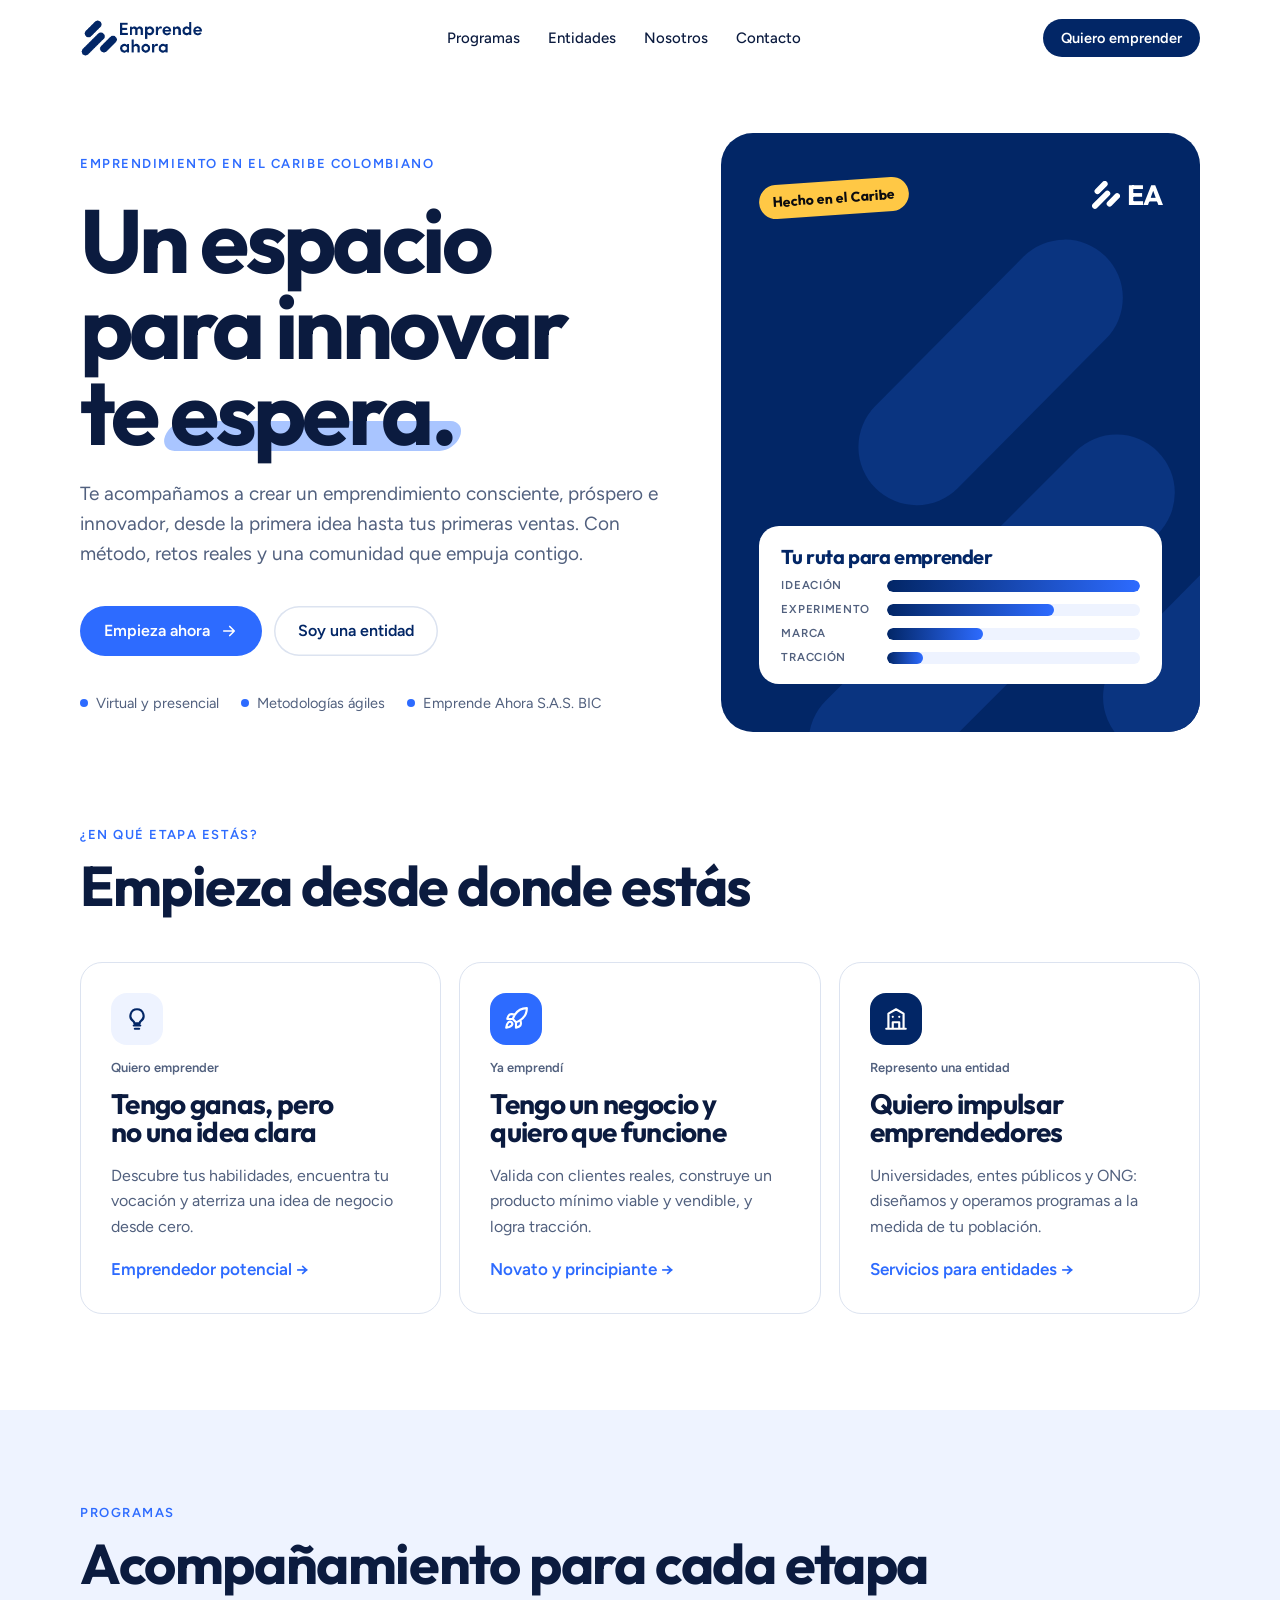
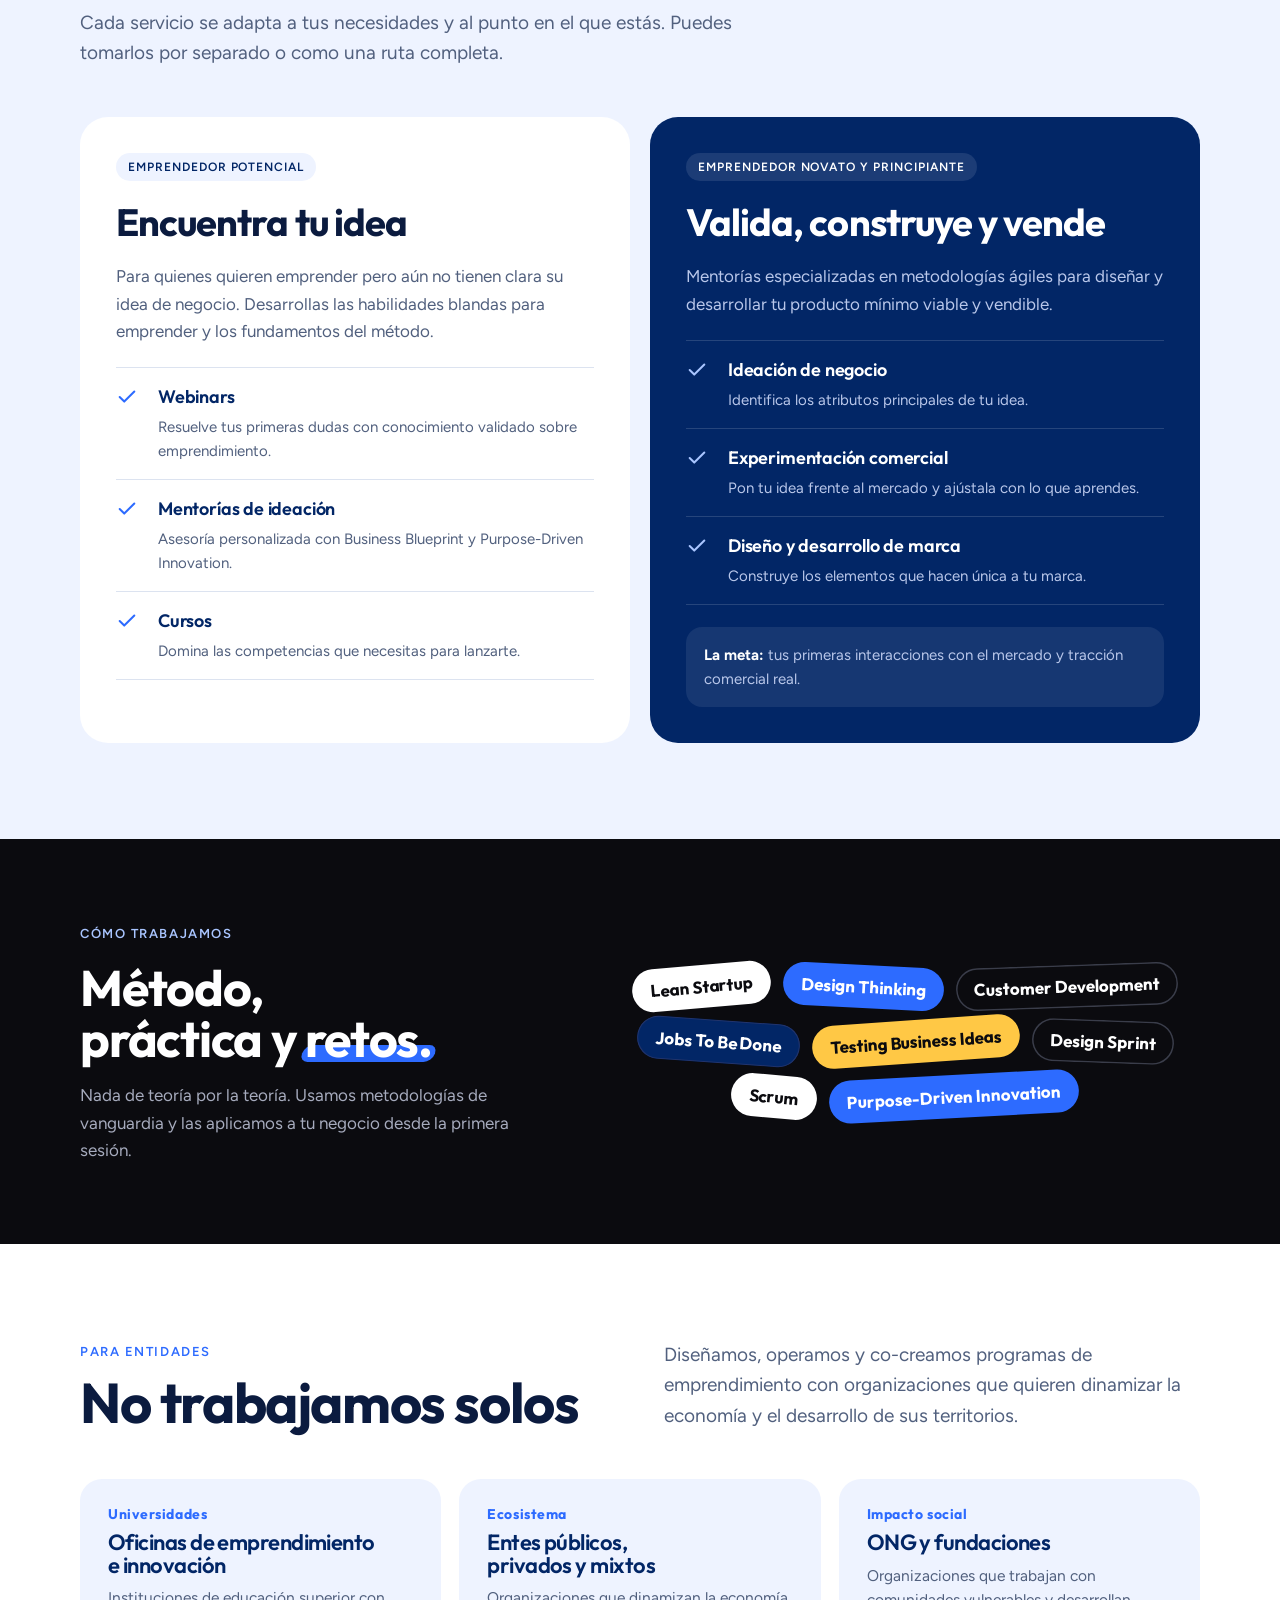
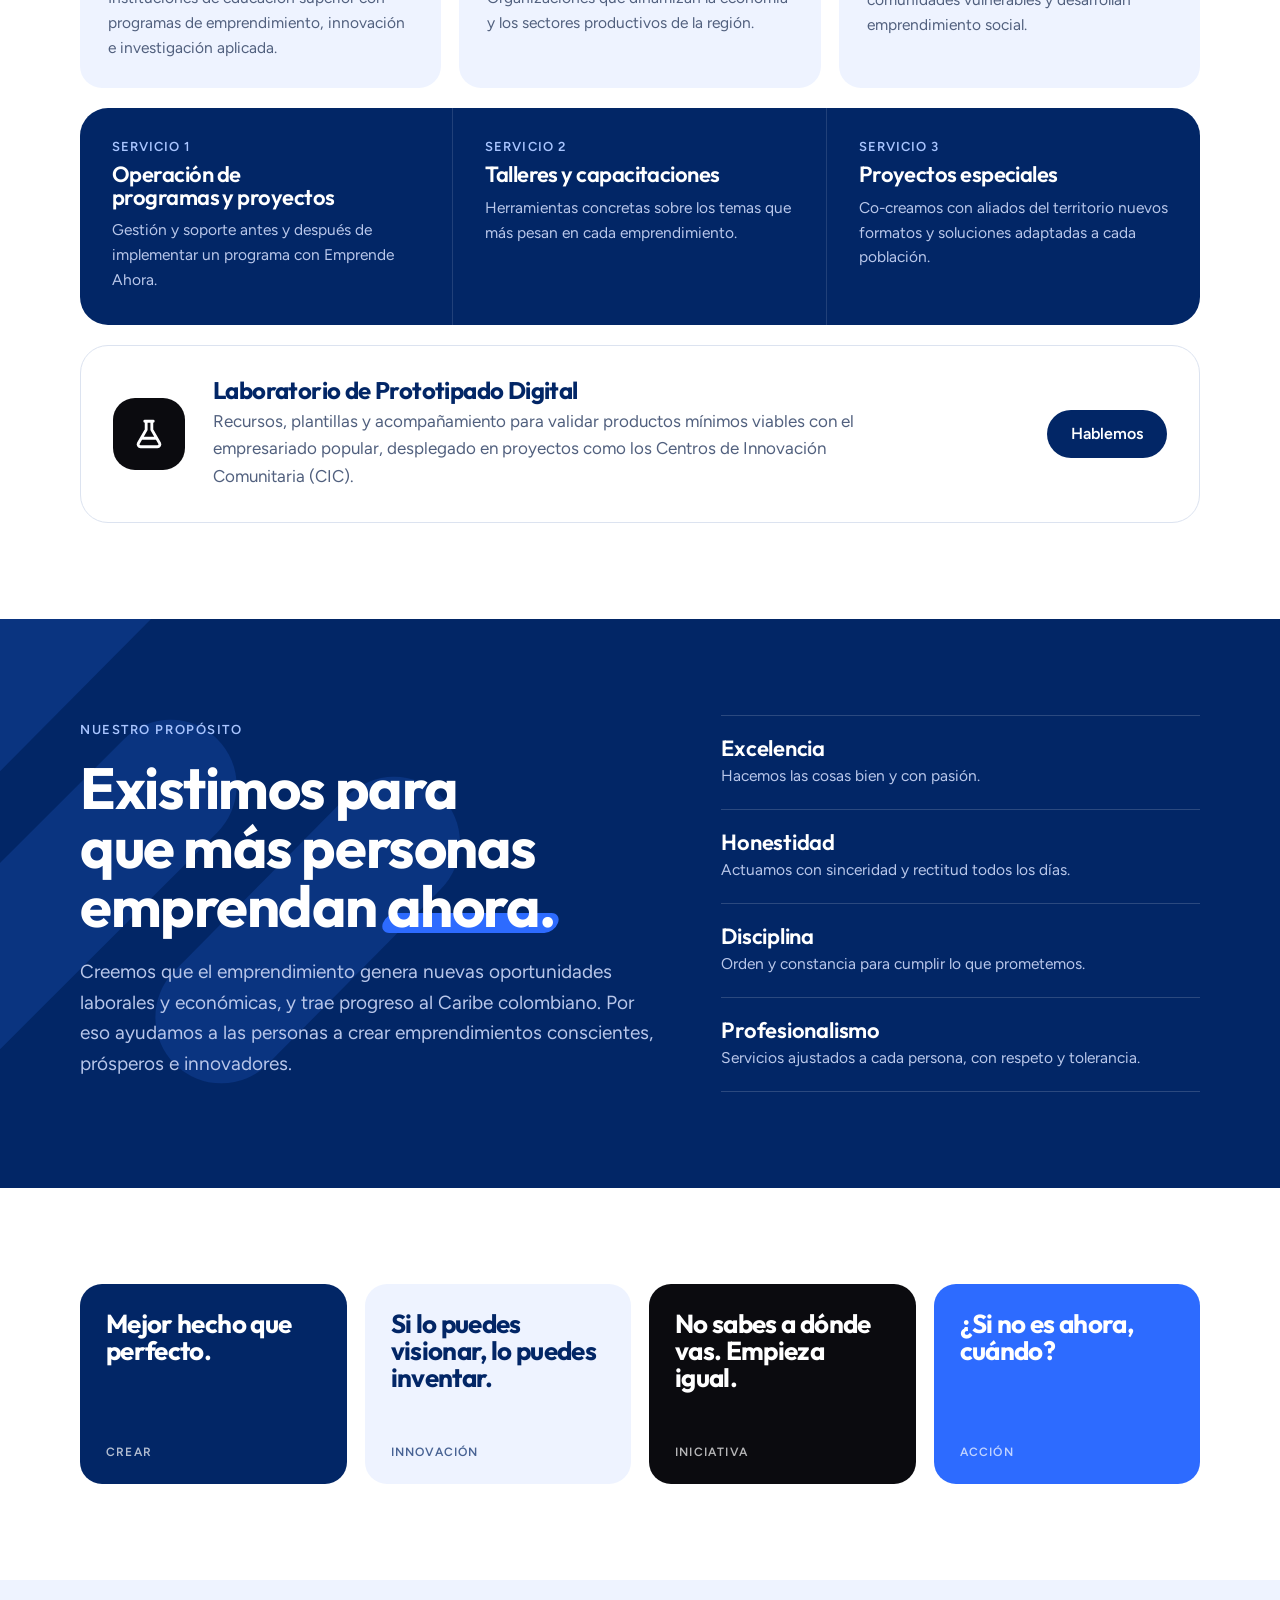
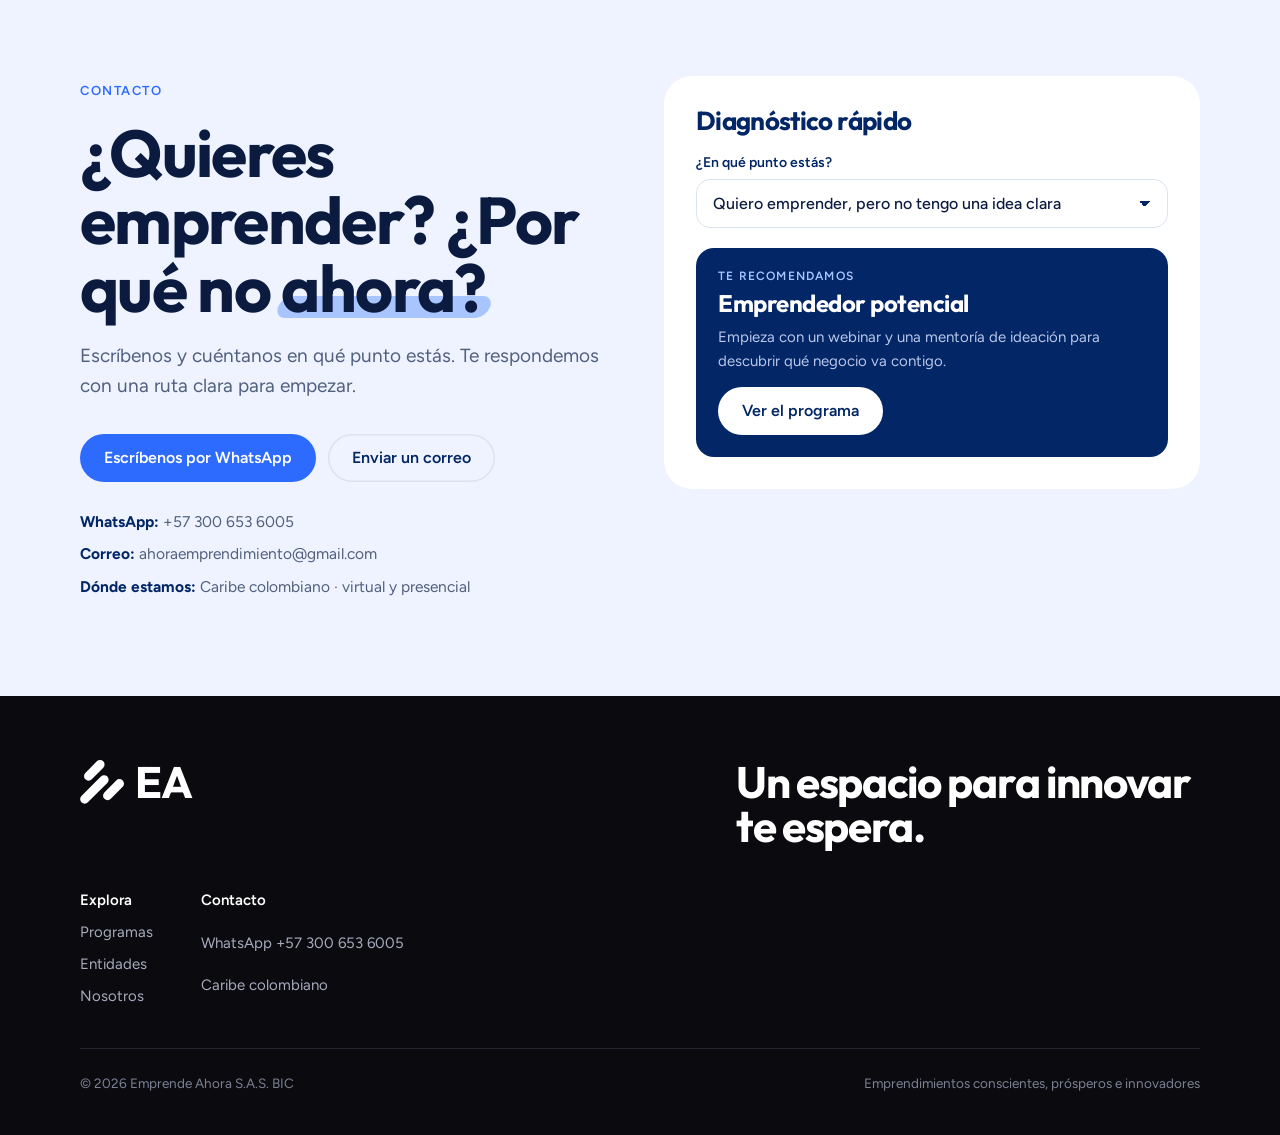
==== index.html @ f7996a84 "Nueva web de Emprende Ahora con la marca v2 Co-Authored-By: Claude Opus 5.5 <noreply@anthropic.com>" ====
<!doctype html>
<html lang="es">
<head>
<meta charset="utf-8">
<meta name="viewport" content="width=device-width, initial-scale=1, viewport-fit=cover">
<title>Emprende Ahora · Un espacio para innovar te espera</title>
<meta name="description" content="Acompañamos a emprendedores y entidades del Caribe colombiano con programas, mentorías y metodologías ágiles para crear emprendimientos conscientes, prósperos e innovadores.">
<meta property="og:title" content="Emprende Ahora">
<meta property="og:description" content="Un espacio para innovar te espera. Programas para emprendedores y entidades del Caribe colombiano.">
<meta property="og:type" content="website">
<meta name="theme-color" content="#022666">
<link rel="icon" href="assets/favicon.svg" type="image/svg+xml">
<link rel="preconnect" href="https://fonts.googleapis.com">
<link rel="preconnect" href="https://fonts.gstatic.com" crossorigin>
<link rel="stylesheet" href="https://fonts.googleapis.com/css2?family=Outfit:wght@400;600;700;800&family=Figtree:wght@400;500;600&display=swap">
<style>
/* Marca Emprende Ahora v2: navy + blanco como base, negro para piezas jóvenes, azul vivo como acento, Sol Caribe como chispa */
:root{
  --navy:#022666; --navy-2:#0A3480; --white:#FFFFFF; --black:#0B0B0F;
  --vivo:#2D6BFF; --vivo-d:#1F55D9; --cielo:#A9C5FF; --niebla:#EEF3FF; --sol:#FFC845;
  --text:#0B1B3F; --muted:#51607E; --line:#DCE3F0;
  --f-display:"Outfit","Sofia Pro",ui-sans-serif,system-ui,sans-serif;
  --f-body:"Figtree",ui-sans-serif,system-ui,sans-serif;
  --wrap:1160px; --r:22px;
  color-scheme:light;
}
*{box-sizing:border-box}
html{scroll-behavior:smooth;scroll-padding-top:84px}
body{margin:0;background:var(--white);color:var(--text);font:400 17px/1.6 var(--f-body);-webkit-font-smoothing:antialiased}
img{max-width:100%;display:block}
a{color:inherit}
h1,h2,h3{font-family:var(--f-display);margin:0;line-height:1.02;letter-spacing:-.025em;text-wrap:balance}
p{margin:0}
.wrap{max-width:var(--wrap);margin:0 auto;padding-left:max(20px,env(safe-area-inset-left,0px));padding-right:max(20px,env(safe-area-inset-right,0px))}
section{padding-block:96px}
.eyebrow{font:600 13px/1 var(--f-body);letter-spacing:.12em;text-transform:uppercase;color:var(--vivo)}
.h2{font-size:clamp(34px,5vw,56px);font-weight:700}
.lede{font-size:19px;color:var(--muted);max-width:60ch}
.head{display:grid;gap:16px;margin-bottom:48px}
.mk{position:relative;display:inline-block;z-index:0;white-space:nowrap}
.mk::after{content:"";position:absolute;left:-.06em;right:-.06em;bottom:.04em;height:.34em;border-radius:99px;background:var(--mkc,var(--cielo));z-index:-1;transform:skewX(-20deg)}
.sym{display:block}
.btn{display:inline-flex;align-items:center;gap:10px;font:600 16px/1 var(--f-body);text-decoration:none;border-radius:99px;padding:16px 24px;transition:transform .15s ease,background .15s ease;border:0;cursor:pointer}
.btn:hover{transform:translateY(-2px)}
.btn:focus-visible,a:focus-visible,select:focus-visible{outline:3px solid var(--vivo);outline-offset:3px}
.btn-vivo{background:var(--vivo);color:#fff}.btn-vivo:hover{background:var(--vivo-d)}
.btn-navy{background:var(--navy);color:#fff}
.btn-white{background:#fff;color:var(--navy)}
.btn-ghost{background:transparent;color:var(--navy);box-shadow:inset 0 0 0 1.5px var(--line)}
.btn-ghost-w{background:transparent;color:#fff;box-shadow:inset 0 0 0 1.5px rgba(255,255,255,.35)}
.sticker{display:inline-block;font:700 14px/1 var(--f-display);padding:10px 14px;border-radius:99px;transform:rotate(var(--rot,-4deg))}
.lock{display:inline-flex;align-items:center;gap:.26em;font:700 1em/1 var(--f-display);letter-spacing:-.04em}
.lock svg{width:1em;height:1em}

/* NAV */
.nav{position:sticky;top:0;z-index:20;background:rgba(255,255,255,.92);backdrop-filter:saturate(1.4) blur(10px);-webkit-backdrop-filter:saturate(1.4) blur(10px);border-bottom:1px solid transparent;transition:border-color .2s}
.nav.scrolled{border-bottom-color:var(--line)}
.nav .wrap{display:flex;align-items:center;justify-content:space-between;gap:20px;height:76px}
.nav .logo img{height:38px;width:auto}
.nav ul{display:flex;gap:28px;list-style:none;margin:0;padding:0;font:500 15px var(--f-body)}
.nav ul a{text-decoration:none;color:var(--text)}
.nav ul a:hover{color:var(--vivo)}
.nav .btn{padding:12px 18px;font-size:14.5px}
.menu-btn{display:none;background:none;border:0;width:44px;height:44px;border-radius:12px;cursor:pointer;color:var(--navy)}
.menu-btn span{display:block;height:2px;background:currentColor;margin:5px 10px;border-radius:2px}

/* HERO */
.hero{padding-block:56px 96px}
.hero .wrap{display:grid;grid-template-columns:1.1fr .9fr;gap:56px;align-items:center}
.hero h1{font-size:clamp(46px,7vw,92px);font-weight:700;letter-spacing:-.04em;line-height:.96}
.hero .lede{margin-top:24px}
.hero .ctas{display:flex;flex-wrap:wrap;gap:12px;margin-top:36px}
.hero .meta{margin-top:36px;display:flex;flex-wrap:wrap;gap:8px 22px;color:var(--muted);font-size:14.5px}
.hero .meta span::before{content:"";display:inline-block;width:8px;height:8px;border-radius:99px;background:var(--vivo);margin-right:8px;vertical-align:1px}
.panel{position:relative;aspect-ratio:4/5;max-width:100%;border-radius:32px;background:var(--navy);overflow:hidden}
.panel .big{position:absolute;width:118%;height:118%;right:-36%;bottom:-24%;color:var(--navy-2)}
.panel .card{position:absolute;left:8%;right:8%;bottom:8%;background:#fff;border-radius:20px;padding:20px 22px;display:grid;gap:12px}
.panel .card b{font:700 20px/1.1 var(--f-display);letter-spacing:-.02em;color:var(--navy)}
.panel .card p{font-size:14px;color:var(--muted)}
.bar{display:grid;grid-template-columns:96px 1fr;gap:10px;align-items:center;font:600 11.5px/1 var(--f-body);letter-spacing:.06em;text-transform:uppercase;color:var(--muted)}
.bar i{display:block;height:12px;border-radius:99px;background:var(--niebla);position:relative;overflow:hidden}
.bar i::after{content:"";position:absolute;inset:0 auto 0 0;width:var(--p);border-radius:99px;background:linear-gradient(90deg,var(--navy),var(--vivo))}
.panel .sticker{position:absolute;top:8%;left:8%;background:var(--sol);color:var(--black)}
.panel .ea{position:absolute;top:8%;right:8%;color:#fff;font-size:28px}

/* ETAPAS */
.stages{display:grid;grid-template-columns:repeat(3,1fr);gap:18px}
.stage{border:1.5px solid var(--line);border-radius:var(--r);padding:30px;display:flex;flex-direction:column;gap:16px;text-decoration:none;transition:border-color .2s,transform .2s;background:#fff}
.stage:hover{border-color:var(--vivo);transform:translateY(-4px)}
.stage .who{font:600 13px/1 var(--f-body);color:var(--muted)}
.stage h3{font-size:28px;font-weight:700}
.stage p{color:var(--muted);font-size:16px;flex:1}
.stage .go{font-weight:600;color:var(--vivo)}
.stage .ic{width:52px;height:52px;border-radius:16px;display:grid;place-items:center}
.stage .ic svg{width:26px;height:26px}

/* PROGRAMAS */
.programs{background:var(--niebla)}
.prog-grid{display:grid;grid-template-columns:1fr 1fr;gap:20px}
.prog{background:#fff;border-radius:28px;padding:36px;display:grid;gap:22px;align-content:start}
.prog .tag{justify-self:start;font:600 12px/1 var(--f-body);letter-spacing:.08em;text-transform:uppercase;padding:8px 12px;border-radius:99px;background:var(--niebla);color:var(--navy)}
.prog h3{font-size:clamp(28px,3.2vw,38px);font-weight:700}
.prog>p{color:var(--muted)}
.svc{display:grid;border-top:1px solid var(--line)}
.svc div{display:grid;grid-template-columns:28px 1fr;gap:14px;padding:16px 0;border-bottom:1px solid var(--line)}
.svc b{font:600 18px/1.2 var(--f-display);letter-spacing:-.01em;color:var(--navy)}
.svc span{display:block;color:var(--muted);font-size:15px;margin-top:4px}
.svc svg{width:22px;height:22px;color:var(--vivo);margin-top:2px}
.prog.dark{background:var(--navy);color:#fff}
.prog.dark .tag{background:rgba(255,255,255,.1);color:#fff}
.prog.dark>p,.prog.dark .svc span{color:#B9C7EA}
.prog.dark .svc,.prog.dark .svc div{border-color:rgba(255,255,255,.14)}
.prog.dark .svc b{color:#fff}
.prog.dark .svc svg{color:var(--cielo)}
.goal{background:rgba(255,255,255,.08);border-radius:16px;padding:16px 18px;font-size:15px;color:#DCE6FF}
.goal b{color:#fff}

/* METODOLOGÍAS (negro) */
.methods{background:var(--black);color:#fff;padding-block:80px;overflow:hidden}
.methods .wrap{display:grid;grid-template-columns:.9fr 1.1fr;gap:48px;align-items:center}
.methods h2{font-size:clamp(32px,4.4vw,50px);font-weight:700}
.methods h2 .mk{--mkc:var(--vivo)}
.methods p{color:#A6ABBD;margin-top:18px;max-width:46ch}
.cloud{display:flex;flex-wrap:wrap;gap:12px;justify-content:center}
.cloud .sticker{font-size:17px;padding:13px 18px}
.s-w{background:#fff;color:var(--black)}.s-v{background:var(--vivo);color:#fff}.s-n{background:var(--navy);color:#fff;box-shadow:inset 0 0 0 1px #24346A}.s-s{background:var(--sol);color:var(--black)}.s-o{background:transparent;color:#fff;box-shadow:inset 0 0 0 1.5px #3A3D4A}

/* ENTIDADES */
.entities .top{display:grid;grid-template-columns:1fr 1fr;gap:48px;align-items:end;margin-bottom:48px}
.who-grid{display:grid;grid-template-columns:repeat(3,1fr);gap:18px;margin-bottom:20px}
.who-c{background:var(--niebla);border-radius:var(--r);padding:28px;display:grid;gap:10px;align-content:start}
.who-c .k{font:700 14px/1 var(--f-display);letter-spacing:.04em;color:var(--vivo)}
.who-c h3{font-size:22px;font-weight:600;color:var(--navy)}
.who-c p{color:var(--muted);font-size:15.5px}
.ent-svc{display:grid;grid-template-columns:repeat(3,1fr);gap:0;background:var(--navy);color:#fff;border-radius:28px;overflow:hidden}
.ent-svc div{padding:32px;display:grid;gap:10px;align-content:start;border-right:1px solid rgba(255,255,255,.12)}
.ent-svc div:last-child{border-right:0}
.ent-svc h3{font-size:22px;font-weight:600}
.ent-svc p{color:#B9C7EA;font-size:15.5px}
.ent-svc .n{font:600 13px/1 var(--f-body);color:var(--cielo);letter-spacing:.08em}
.lab{margin-top:20px;border:1.5px solid var(--line);border-radius:28px;padding:32px;display:grid;grid-template-columns:auto 1fr auto;gap:28px;align-items:center}
.lab .ic{width:72px;height:72px;border-radius:22px;background:var(--black);display:grid;place-items:center;color:#fff}
.lab .ic svg{width:34px;height:34px}
.lab h3{font-size:24px;font-weight:700;color:var(--navy)}
.lab p{color:var(--muted);margin-top:6px;max-width:62ch}

/* PROPÓSITO */
.purpose{background:var(--navy);color:#fff;position:relative;overflow:hidden}
.purpose .bg{position:absolute;width:640px;height:640px;left:-180px;top:-120px;color:var(--navy-2)}
.purpose .wrap{position:relative;display:grid;grid-template-columns:1.1fr .9fr;gap:56px;align-items:start}
.purpose .eyebrow{color:var(--cielo)}
.purpose h2{font-size:clamp(34px,4.8vw,58px);font-weight:700;margin-top:16px}
.purpose h2 .mk{--mkc:var(--vivo)}
.purpose .lede{color:#B9C7EA;margin-top:22px}
.values{display:grid;gap:0;border-top:1px solid rgba(255,255,255,.16)}
.values div{padding:20px 0;border-bottom:1px solid rgba(255,255,255,.16);display:grid;gap:4px}
.values b{font:600 22px/1.1 var(--f-display);letter-spacing:-.01em}
.values span{color:#B9C7EA;font-size:15.5px}

/* VOZ */
.quotes{display:grid;grid-template-columns:repeat(4,1fr);gap:18px}
.quote{border-radius:var(--r);padding:26px;min-height:200px;display:flex;flex-direction:column;justify-content:space-between;gap:20px}
.quote p{font:700 26px/1.05 var(--f-display);letter-spacing:-.025em}
.quote span{font:600 12px/1 var(--f-body);letter-spacing:.1em;text-transform:uppercase;opacity:.7}
.q1{background:var(--navy);color:#fff}.q2{background:var(--niebla);color:var(--navy)}.q3{background:var(--black);color:#fff}.q4{background:var(--vivo);color:#fff}

/* CONTACTO */
.contact{background:var(--niebla)}
.contact .wrap{display:grid;grid-template-columns:1fr 1fr;gap:48px;align-items:start}
.contact h2{font-size:clamp(38px,5.4vw,66px);font-weight:700}
.contact .lede{margin-top:20px}
.contact .ctas{display:flex;flex-wrap:wrap;gap:12px;margin-top:32px}
.contact .info{margin-top:28px;display:grid;gap:8px;color:var(--muted);font-size:15.5px}
.contact .info b{color:var(--navy)}
.diag{background:#fff;border-radius:28px;padding:32px;display:grid;gap:20px}
.diag h3{font-size:26px;font-weight:700;color:var(--navy)}
.diag label{font:600 14px var(--f-body);color:var(--navy);display:grid;gap:8px}
.diag select{font:500 16px var(--f-body);color:var(--text);padding:14px 16px;border-radius:14px;border:1.5px solid var(--line);background:#fff;appearance:none;background-image:linear-gradient(45deg,transparent 50%,var(--navy) 50%),linear-gradient(135deg,var(--navy) 50%,transparent 50%);background-position:calc(100% - 22px) 50%,calc(100% - 16px) 50%;background-size:6px 6px;background-repeat:no-repeat}
.result{border-radius:18px;background:var(--navy);color:#fff;padding:22px;display:grid;gap:8px}
.result small{font:600 12px/1 var(--f-body);letter-spacing:.1em;text-transform:uppercase;color:var(--cielo)}
.result b{font:700 24px/1.1 var(--f-display);letter-spacing:-.02em}
.result p{color:#B9C7EA;font-size:15px}
.result a{justify-self:start;margin-top:6px}

/* FOOTER */
footer{background:var(--black);color:#fff;padding-block:64px 40px}
footer .wrap{display:grid;gap:40px}
footer .top{display:flex;justify-content:space-between;align-items:flex-start;gap:32px;flex-wrap:wrap}
footer .slogan{font:700 clamp(28px,4vw,44px)/1 var(--f-display);letter-spacing:-.03em;max-width:16ch}
footer .lock{font-size:44px}
footer .cols{display:flex;gap:48px;flex-wrap:wrap;color:#A6ABBD;font-size:15px}
footer .cols div{display:grid;gap:8px}
footer .cols b{color:#fff;font-weight:600}
footer .cols a{text-decoration:none}
footer .cols a:hover{color:#fff}
footer .legal{border-top:1px solid #23252F;padding-top:24px;display:flex;justify-content:space-between;gap:16px;flex-wrap:wrap;color:#7B8094;font-size:13.5px}

@media (max-width:960px){
  section{padding-block:72px}
  .nav ul,.nav .btn{display:none}
  .menu-btn{display:block}
  .nav.open ul{display:grid;position:absolute;top:76px;left:0;right:0;background:#fff;padding:12px max(20px,env(safe-area-inset-left,0px)) 24px;gap:4px;border-bottom:1px solid var(--line);font-size:18px}
  .nav.open ul a{display:block;padding:12px 0}
  .hero .wrap,.methods .wrap,.entities .top,.purpose .wrap,.contact .wrap{grid-template-columns:1fr}
  .panel{aspect-ratio:5/4}
  .stages,.who-grid,.ent-svc{grid-template-columns:1fr}
  .ent-svc div{border-right:0;border-bottom:1px solid rgba(255,255,255,.12)}
  .prog-grid{grid-template-columns:1fr}
  .quotes{grid-template-columns:1fr 1fr}
  .lab{grid-template-columns:1fr}
}
@media (max-width:560px){
  .hero{padding-block:32px 64px}
  .panel{aspect-ratio:4/5}
  .prog,.diag,.lab{padding:24px}
  .quotes{grid-template-columns:1fr}
  .quote{min-height:150px}
  .nav .logo img{height:32px}
}
@media (prefers-reduced-motion:reduce){*{transition:none!important;animation:none!important;scroll-behavior:auto!important}}
</style>
</head>
<body>
<svg width="0" height="0" style="position:absolute" aria-hidden="true">
  <defs>
    <symbol id="sym" viewBox="0 0 100 100">
      <g fill="none" stroke="currentColor" stroke-width="20.6" stroke-linecap="round">
        <line x1="19.4" y1="36.7" x2="45.6" y2="10.3"/>
        <line x1="10.6" y1="88.9" x2="54.8" y2="44.8"/>
        <line x1="62.7" y1="81" x2="89.7" y2="53.7"/>
      </g>
    </symbol>
    <symbol id="i-bulb" viewBox="0 0 24 24"><path fill="none" stroke="currentColor" stroke-width="2" stroke-linecap="round" stroke-linejoin="round" d="M9 18h6M10 21h4M12 3a6 6 0 0 0-3.5 10.9c.6.5 1 1.2 1 2V16h5v-.1c0-.8.4-1.5 1-2A6 6 0 0 0 12 3z"/></symbol>
    <symbol id="i-rocket" viewBox="0 0 24 24"><path fill="none" stroke="currentColor" stroke-width="2" stroke-linecap="round" stroke-linejoin="round" d="M5 15c-1.5 1.3-2 5-2 5s3.7-.5 5-2c.7-.8.7-2.1-.1-2.9-.8-.8-2.1-.8-2.9-.1zM12 15l-3-3a22 22 0 0 1 2-4A12.9 12.9 0 0 1 22 2c0 2.7-.8 7.5-6 11a22.4 22.4 0 0 1-4 2zM9 12H4s.6-3 2-4c1.6-1.1 5 0 5 0M12 15v5s3-.6 4-2c1.1-1.6 0-5 0-5"/></symbol>
    <symbol id="i-build" viewBox="0 0 24 24"><path fill="none" stroke="currentColor" stroke-width="2" stroke-linecap="round" stroke-linejoin="round" d="M3 21h18M5 21V7l7-4 7 4v14M9 21v-6h6v6M9 10h.01M15 10h.01"/></symbol>
    <symbol id="i-arrow" viewBox="0 0 24 24"><path fill="none" stroke="currentColor" stroke-width="2.2" stroke-linecap="round" stroke-linejoin="round" d="M5 12h14M13 6l6 6-6 6"/></symbol>
    <symbol id="i-check" viewBox="0 0 24 24"><path fill="none" stroke="currentColor" stroke-width="2.2" stroke-linecap="round" stroke-linejoin="round" d="M20 6 9 17l-5-5"/></symbol>
    <symbol id="i-lab" viewBox="0 0 24 24"><path fill="none" stroke="currentColor" stroke-width="2" stroke-linecap="round" stroke-linejoin="round" d="M9 3h6M10 3v6L4.5 18.5A1.7 1.7 0 0 0 6 21h12a1.7 1.7 0 0 0 1.5-2.5L14 9V3M7 15h10"/></symbol>
  </defs>
</svg>

<header class="nav" id="nav">
  <div class="wrap">
    <a class="logo" href="#inicio" aria-label="Emprende Ahora, inicio"><img src="assets/logo-navy.png" alt="Emprende Ahora" width="410" height="124"></a>
    <ul id="menu">
      <li><a href="#programas">Programas</a></li>
      <li><a href="#entidades">Entidades</a></li>
      <li><a href="#proposito">Nosotros</a></li>
      <li><a href="#contacto">Contacto</a></li>
    </ul>
    <a class="btn btn-navy" href="#contacto">Quiero emprender</a>
    <button class="menu-btn" id="menuBtn" type="button" aria-label="Abrir menú" aria-expanded="false" aria-controls="menu"><span></span><span></span><span></span></button>
  </div>
</header>

<main id="inicio">
<section class="hero">
  <div class="wrap">
    <div>
      <span class="eyebrow">Emprendimiento en el Caribe colombiano</span>
      <h1 style="margin-top:20px">Un espacio para innovar te <span class="mk">espera.</span></h1>
      <p class="lede">Te acompañamos a crear un emprendimiento consciente, próspero e innovador, desde la primera idea hasta tus primeras ventas. Con método, retos reales y una comunidad que empuja contigo.</p>
      <div class="ctas">
        <a class="btn btn-vivo" href="#etapas">Empieza ahora <svg width="18" height="18" aria-hidden="true"><use href="#i-arrow"/></svg></a>
        <a class="btn btn-ghost" href="#entidades">Soy una entidad</a>
      </div>
      <div class="meta"><span>Virtual y presencial</span><span>Metodologías ágiles</span><span>Emprende Ahora S.A.S. BIC</span></div>
    </div>
    <div class="panel" aria-hidden="true">
      <svg class="big"><use href="#sym"/></svg>
      <span class="sticker">Hecho en el Caribe</span>
      <span class="ea lock"><svg><use href="#sym"/></svg>EA</span>
      <div class="card">
        <b>Tu ruta para emprender</b>
        <div class="bar">Ideación<i style="--p:100%"></i></div>
        <div class="bar">Experimento<i style="--p:66%"></i></div>
        <div class="bar">Marca<i style="--p:38%"></i></div>
        <div class="bar">Tracción<i style="--p:14%"></i></div>
      </div>
    </div>
  </div>
</section>

<section id="etapas" style="padding-top:0">
  <div class="wrap">
    <div class="head">
      <span class="eyebrow">¿En qué etapa estás?</span>
      <h2 class="h2">Empieza desde donde estás</h2>
    </div>
    <div class="stages">
      <a class="stage" href="#programas">
        <span class="ic" style="background:var(--niebla);color:var(--navy)"><svg aria-hidden="true"><use href="#i-bulb"/></svg></span>
        <span class="who">Quiero emprender</span>
        <h3>Tengo ganas, pero no una idea clara</h3>
        <p>Descubre tus habilidades, encuentra tu vocación y aterriza una idea de negocio desde cero.</p>
        <span class="go">Emprendedor potencial →</span>
      </a>
      <a class="stage" href="#programas">
        <span class="ic" style="background:var(--vivo);color:#fff"><svg aria-hidden="true"><use href="#i-rocket"/></svg></span>
        <span class="who">Ya emprendí</span>
        <h3>Tengo un negocio y quiero que funcione</h3>
        <p>Valida con clientes reales, construye un producto mínimo viable y vendible, y logra tracción.</p>
        <span class="go">Novato y principiante →</span>
      </a>
      <a class="stage" href="#entidades">
        <span class="ic" style="background:var(--navy);color:#fff"><svg aria-hidden="true"><use href="#i-build"/></svg></span>
        <span class="who">Represento una entidad</span>
        <h3>Quiero impulsar emprendedores</h3>
        <p>Universidades, entes públicos y ONG: diseñamos y operamos programas a la medida de tu población.</p>
        <span class="go">Servicios para entidades →</span>
      </a>
    </div>
  </div>
</section>

<section class="programs" id="programas">
  <div class="wrap">
    <div class="head">
      <span class="eyebrow">Programas</span>
      <h2 class="h2">Acompañamiento para cada etapa</h2>
      <p class="lede">Cada servicio se adapta a tus necesidades y al punto en el que estás. Puedes tomarlos por separado o como una ruta completa.</p>
    </div>
    <div class="prog-grid">
      <article class="prog">
        <span class="tag">Emprendedor potencial</span>
        <h3>Encuentra tu idea</h3>
        <p>Para quienes quieren emprender pero aún no tienen clara su idea de negocio. Desarrollas las habilidades blandas para emprender y los fundamentos del método.</p>
        <div class="svc">
          <div><svg aria-hidden="true"><use href="#i-check"/></svg><p><b>Webinars</b><span>Resuelve tus primeras dudas con conocimiento validado sobre emprendimiento.</span></p></div>
          <div><svg aria-hidden="true"><use href="#i-check"/></svg><p><b>Mentorías de ideación</b><span>Asesoría personalizada con Business Blueprint y Purpose-Driven Innovation.</span></p></div>
          <div><svg aria-hidden="true"><use href="#i-check"/></svg><p><b>Cursos</b><span>Domina las competencias que necesitas para lanzarte.</span></p></div>
        </div>
      </article>
      <article class="prog dark">
        <span class="tag">Emprendedor novato y principiante</span>
        <h3>Valida, construye y vende</h3>
        <p>Mentorías especializadas en metodologías ágiles para diseñar y desarrollar tu producto mínimo viable y vendible.</p>
        <div class="svc">
          <div><svg aria-hidden="true"><use href="#i-check"/></svg><p><b>Ideación de negocio</b><span>Identifica los atributos principales de tu idea.</span></p></div>
          <div><svg aria-hidden="true"><use href="#i-check"/></svg><p><b>Experimentación comercial</b><span>Pon tu idea frente al mercado y ajústala con lo que aprendes.</span></p></div>
          <div><svg aria-hidden="true"><use href="#i-check"/></svg><p><b>Diseño y desarrollo de marca</b><span>Construye los elementos que hacen única a tu marca.</span></p></div>
        </div>
        <p class="goal"><b>La meta:</b> tus primeras interacciones con el mercado y tracción comercial real.</p>
      </article>
    </div>
  </div>
</section>

<section class="methods" aria-labelledby="metodos-t">
  <div class="wrap">
    <div>
      <span class="eyebrow" style="color:var(--cielo)">Cómo trabajamos</span>
      <h2 id="metodos-t" style="margin-top:16px">Método, práctica y <span class="mk">retos.</span></h2>
      <p>Nada de teoría por la teoría. Usamos metodologías de vanguardia y las aplicamos a tu negocio desde la primera sesión.</p>
    </div>
    <div class="cloud">
      <span class="sticker s-w" style="--rot:-5deg">Lean Startup</span>
      <span class="sticker s-v" style="--rot:3deg">Design Thinking</span>
      <span class="sticker s-o" style="--rot:-2deg">Customer Development</span>
      <span class="sticker s-n" style="--rot:4deg">Jobs To Be Done</span>
      <span class="sticker s-s" style="--rot:-4deg">Testing Business Ideas</span>
      <span class="sticker s-o" style="--rot:2deg">Design Sprint</span>
      <span class="sticker s-w" style="--rot:5deg">Scrum</span>
      <span class="sticker s-v" style="--rot:-3deg">Purpose-Driven Innovation</span>
    </div>
  </div>
</section>

<section class="entities" id="entidades">
  <div class="wrap">
    <div class="top">
      <div class="head" style="margin:0">
        <span class="eyebrow">Para entidades</span>
        <h2 class="h2">No trabajamos solos</h2>
      </div>
      <p class="lede">Diseñamos, operamos y co-creamos programas de emprendimiento con organizaciones que quieren dinamizar la economía y el desarrollo de sus territorios.</p>
    </div>
    <div class="who-grid">
      <div class="who-c"><span class="k">Universidades</span><h3>Oficinas de emprendimiento e innovación</h3><p>Instituciones de educación superior con programas de emprendimiento, innovación e investigación aplicada.</p></div>
      <div class="who-c"><span class="k">Ecosistema</span><h3>Entes públicos, privados y mixtos</h3><p>Organizaciones que dinamizan la economía y los sectores productivos de la región.</p></div>
      <div class="who-c"><span class="k">Impacto social</span><h3>ONG y fundaciones</h3><p>Organizaciones que trabajan con comunidades vulnerables y desarrollan emprendimiento social.</p></div>
    </div>
    <div class="ent-svc">
      <div><span class="n">SERVICIO 1</span><h3>Operación de programas y proyectos</h3><p>Gestión y soporte antes y después de implementar un programa con Emprende Ahora.</p></div>
      <div><span class="n">SERVICIO 2</span><h3>Talleres y capacitaciones</h3><p>Herramientas concretas sobre los temas que más pesan en cada emprendimiento.</p></div>
      <div><span class="n">SERVICIO 3</span><h3>Proyectos especiales</h3><p>Co-creamos con aliados del territorio nuevos formatos y soluciones adaptadas a cada población.</p></div>
    </div>
    <div class="lab">
      <span class="ic"><svg aria-hidden="true"><use href="#i-lab"/></svg></span>
      <div>
        <h3>Laboratorio de Prototipado Digital</h3>
        <p>Recursos, plantillas y acompañamiento para validar productos mínimos viables con el empresariado popular, desplegado en proyectos como los Centros de Innovación Comunitaria (CIC).</p>
      </div>
      <a class="btn btn-navy" href="#contacto">Hablemos</a>
    </div>
  </div>
</section>

<section class="purpose" id="proposito">
  <svg class="bg" aria-hidden="true"><use href="#sym"/></svg>
  <div class="wrap">
    <div>
      <span class="eyebrow">Nuestro propósito</span>
      <h2>Existimos para que más personas emprendan <span class="mk">ahora.</span></h2>
      <p class="lede">Creemos que el emprendimiento genera nuevas oportunidades laborales y económicas, y trae progreso al Caribe colombiano. Por eso ayudamos a las personas a crear emprendimientos conscientes, prósperos e innovadores.</p>
    </div>
    <div class="values">
      <div><b>Excelencia</b><span>Hacemos las cosas bien y con pasión.</span></div>
      <div><b>Honestidad</b><span>Actuamos con sinceridad y rectitud todos los días.</span></div>
      <div><b>Disciplina</b><span>Orden y constancia para cumplir lo que prometemos.</span></div>
      <div><b>Profesionalismo</b><span>Servicios ajustados a cada persona, con respeto y tolerancia.</span></div>
    </div>
  </div>
</section>

<section aria-label="Frases Emprende Ahora">
  <div class="wrap">
    <div class="quotes">
      <div class="quote q1"><p>Mejor hecho que perfecto.</p><span>Crear</span></div>
      <div class="quote q2"><p>Si lo puedes visionar, lo puedes inventar.</p><span>Innovación</span></div>
      <div class="quote q3"><p>No sabes a dónde vas. Empieza igual.</p><span>Iniciativa</span></div>
      <div class="quote q4"><p>¿Si no es ahora, cuándo?</p><span>Acción</span></div>
    </div>
  </div>
</section>

<section class="contact" id="contacto">
  <div class="wrap">
    <div>
      <span class="eyebrow">Contacto</span>
      <h2 style="margin-top:16px">¿Quieres emprender? ¿Por qué no <span class="mk">ahora?</span></h2>
      <p class="lede">Escríbenos y cuéntanos en qué punto estás. Te respondemos con una ruta clara para empezar.</p>
      <div class="ctas">
        <a class="btn btn-vivo" href="https://wa.me/573006536005" target="_blank" rel="noopener">Escríbenos por WhatsApp</a>
        <a class="btn btn-ghost" href="mailto:ahoraemprendimiento@gmail.com">Enviar un correo</a>
      </div>
      <div class="info">
        <p><b>WhatsApp:</b> +57 300 653 6005</p>
        <p><b>Correo:</b> ahoraemprendimiento@gmail.com</p>
        <p><b>Dónde estamos:</b> Caribe colombiano · virtual y presencial</p>
      </div>
    </div>
    <div class="diag">
      <h3>Diagnóstico rápido</h3>
      <label for="q-stage">¿En qué punto estás?
        <select id="q-stage">
          <option value="idea">Quiero emprender, pero no tengo una idea clara</option>
          <option value="tengo-idea">Tengo una idea y quiero validarla</option>
          <option value="negocio">Ya tengo un negocio y necesito crecer</option>
          <option value="entidad">Represento una universidad u organización</option>
        </select>
      </label>
      <div class="result" id="q-result" aria-live="polite">
        <small>Te recomendamos</small>
        <b id="q-title">Emprendedor potencial</b>
        <p id="q-text">Empieza con un webinar y una mentoría de ideación para descubrir qué negocio va contigo.</p>
        <a class="btn btn-white" id="q-link" href="#programas">Ver el programa</a>
      </div>
    </div>
  </div>
</section>
</main>

<footer>
  <div class="wrap">
    <div class="top">
      <span class="lock" aria-label="EA"><svg aria-hidden="true"><use href="#sym"/></svg>EA</span>
      <p class="slogan">Un espacio para innovar te espera.</p>
    </div>
    <div class="cols">
      <div><b>Explora</b><a href="#programas">Programas</a><a href="#entidades">Entidades</a><a href="#proposito">Nosotros</a></div>
      <div><b>Contacto</b><a href="https://wa.me/573006536005" target="_blank" rel="noopener">WhatsApp +57 300 653 6005</a><span>Caribe colombiano</span></div>
    </div>
    <div class="legal"><span>© 2026 Emprende Ahora S.A.S. BIC</span><span>Emprendimientos conscientes, prósperos e innovadores</span></div>
  </div>
</footer>

<script>
(function(){
  var nav=document.getElementById('nav'),btn=document.getElementById('menuBtn');
  window.addEventListener('scroll',function(){nav.classList.toggle('scrolled',window.scrollY>8)},{passive:true});
  btn.addEventListener('click',function(){var o=nav.classList.toggle('open');btn.setAttribute('aria-expanded',o)});
  document.querySelectorAll('#menu a').forEach(function(a){a.addEventListener('click',function(){nav.classList.remove('open');btn.setAttribute('aria-expanded','false')})});

  var R={
    'idea':['Emprendedor potencial','Empieza con un webinar y una mentoría de ideación para descubrir qué negocio va contigo.','#programas','Ver el programa'],
    'tengo-idea':['Ideación de negocio','Aterriza los atributos de tu idea y prepárala para salir a probarla con clientes reales.','#programas','Ver el programa'],
    'negocio':['Experimentación comercial','Mide cómo responde el mercado, ajusta tu oferta y construye una marca que venda.','#programas','Ver el programa'],
    'entidad':['Servicios para entidades','Diseñamos y operamos programas a la medida de tu población, con talleres y proyectos especiales.','#entidades','Ver servicios']
  };
  var s=document.getElementById('q-stage');
  s.addEventListener('change',function(){
    var r=R[s.value];
    document.getElementById('q-title').textContent=r[0];
    document.getElementById('q-text').textContent=r[1];
    var l=document.getElementById('q-link');l.href=r[2];l.textContent=r[3];
  });
})();
</script>
</body>
</html>
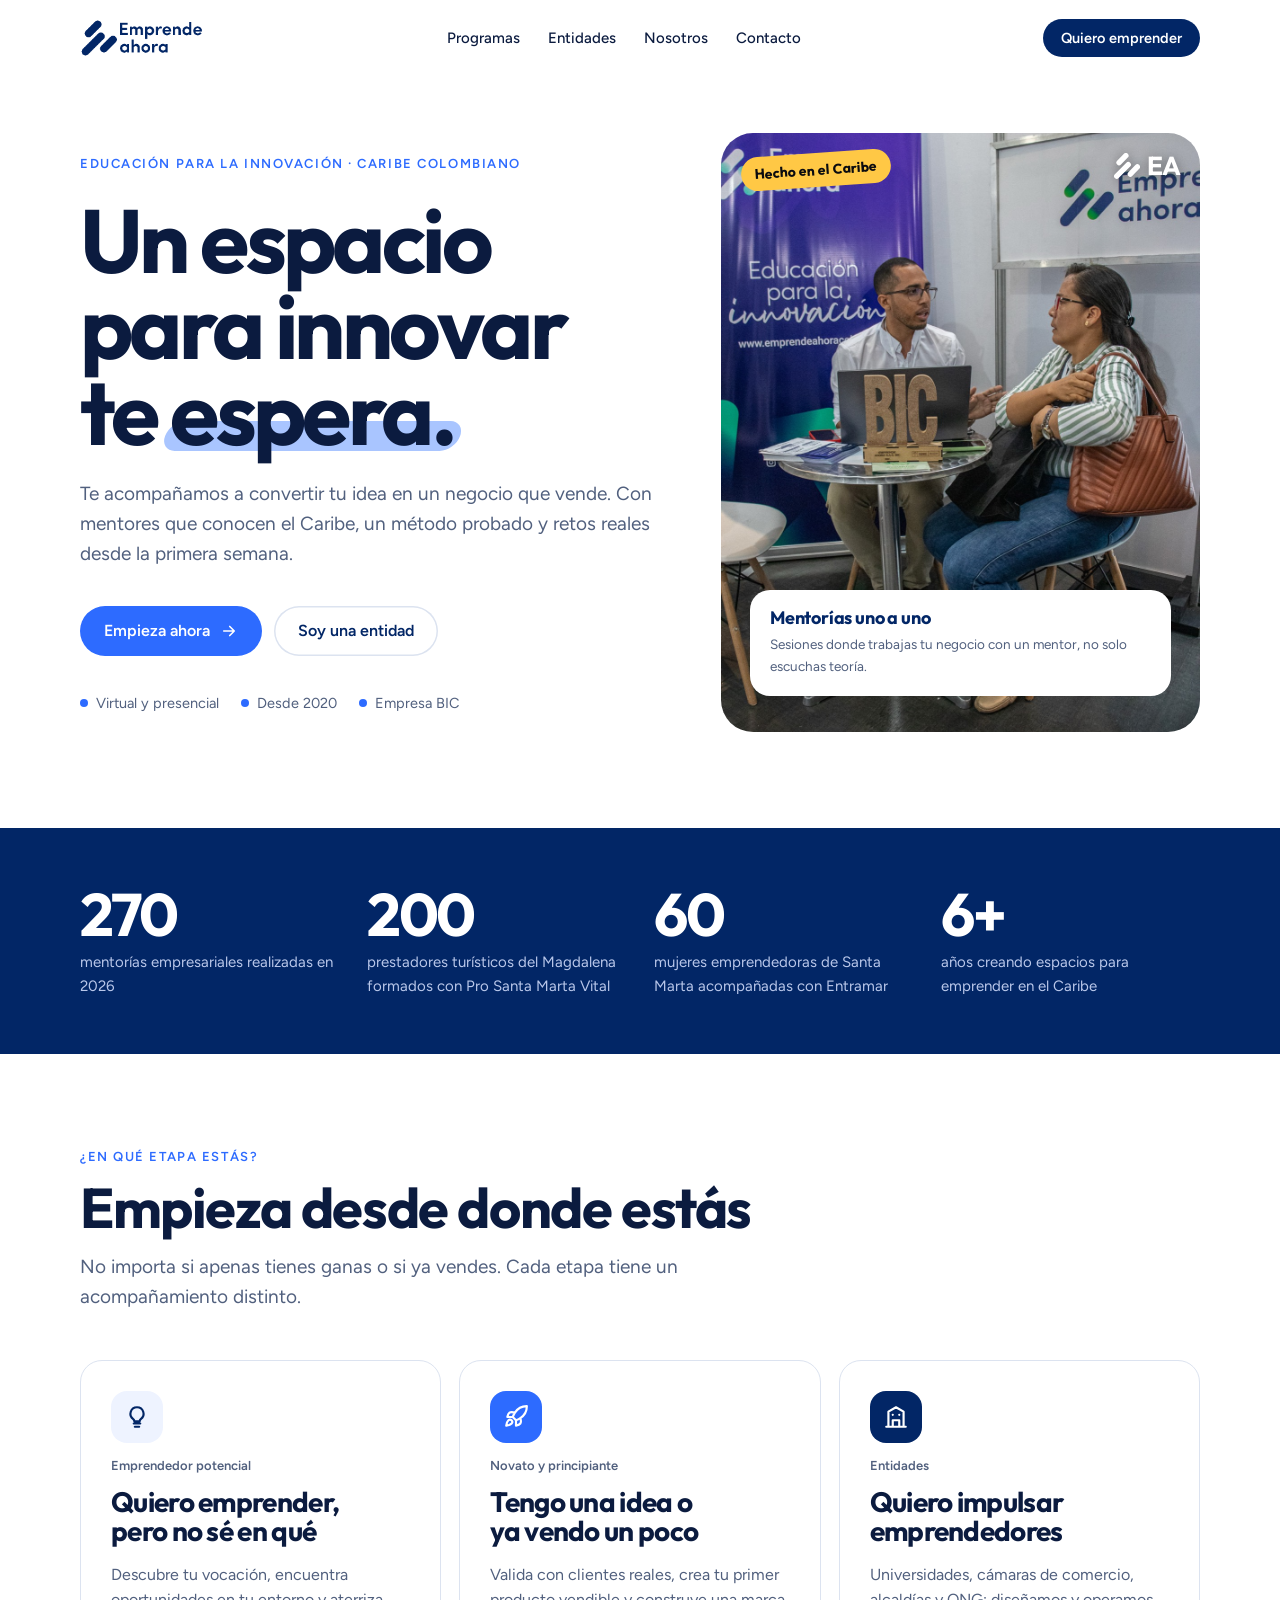
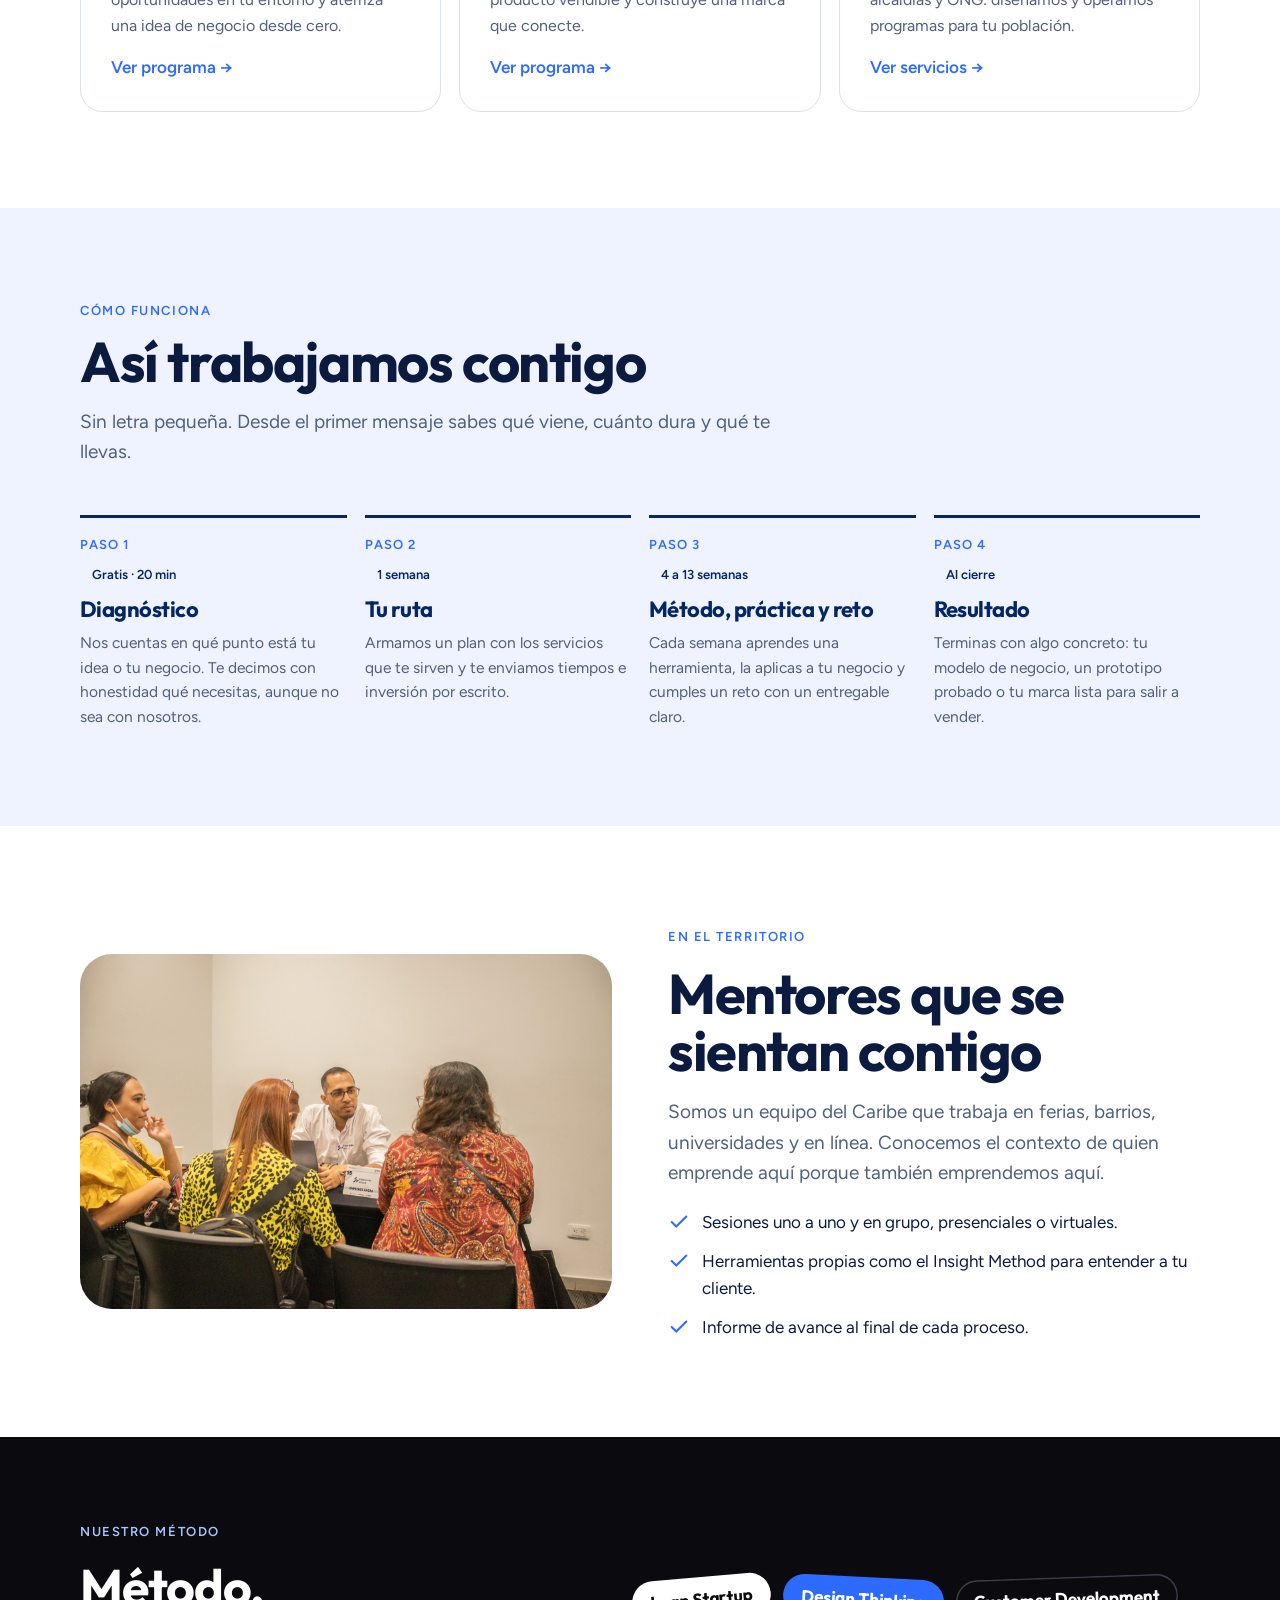
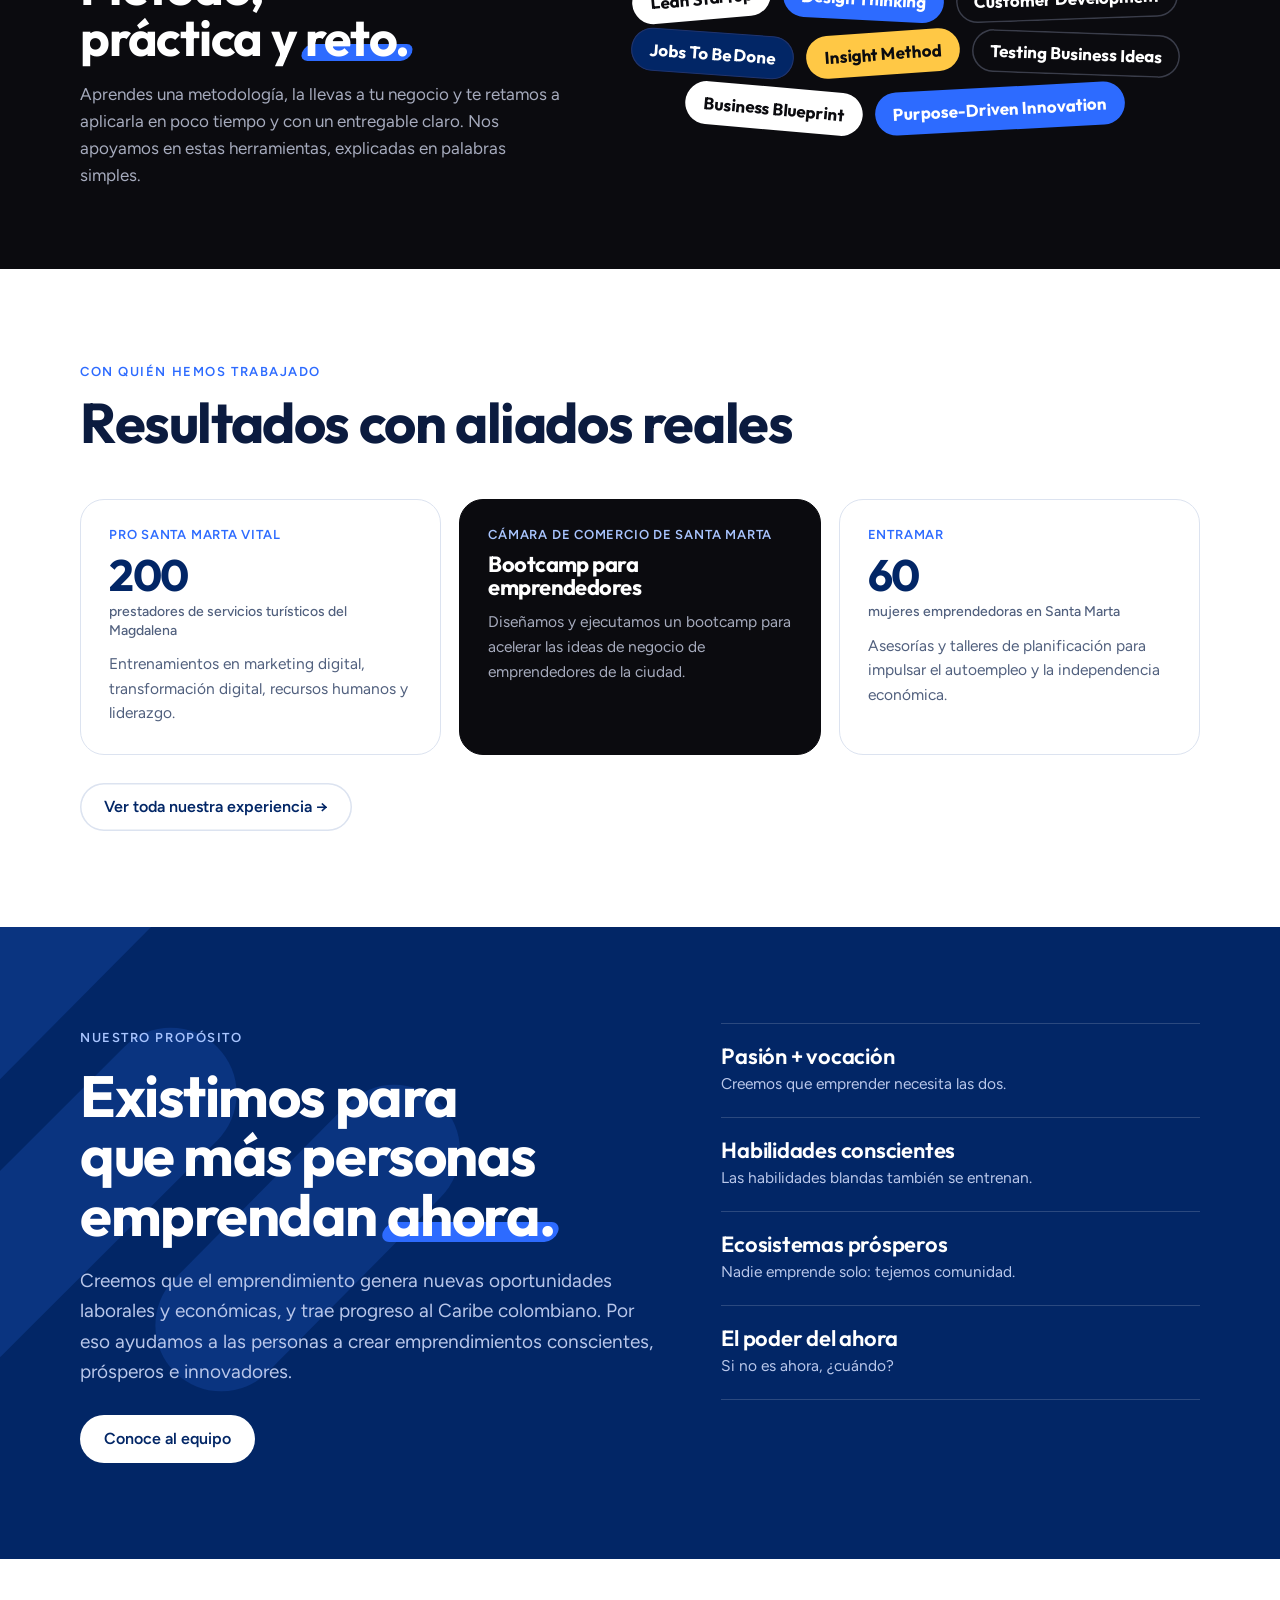
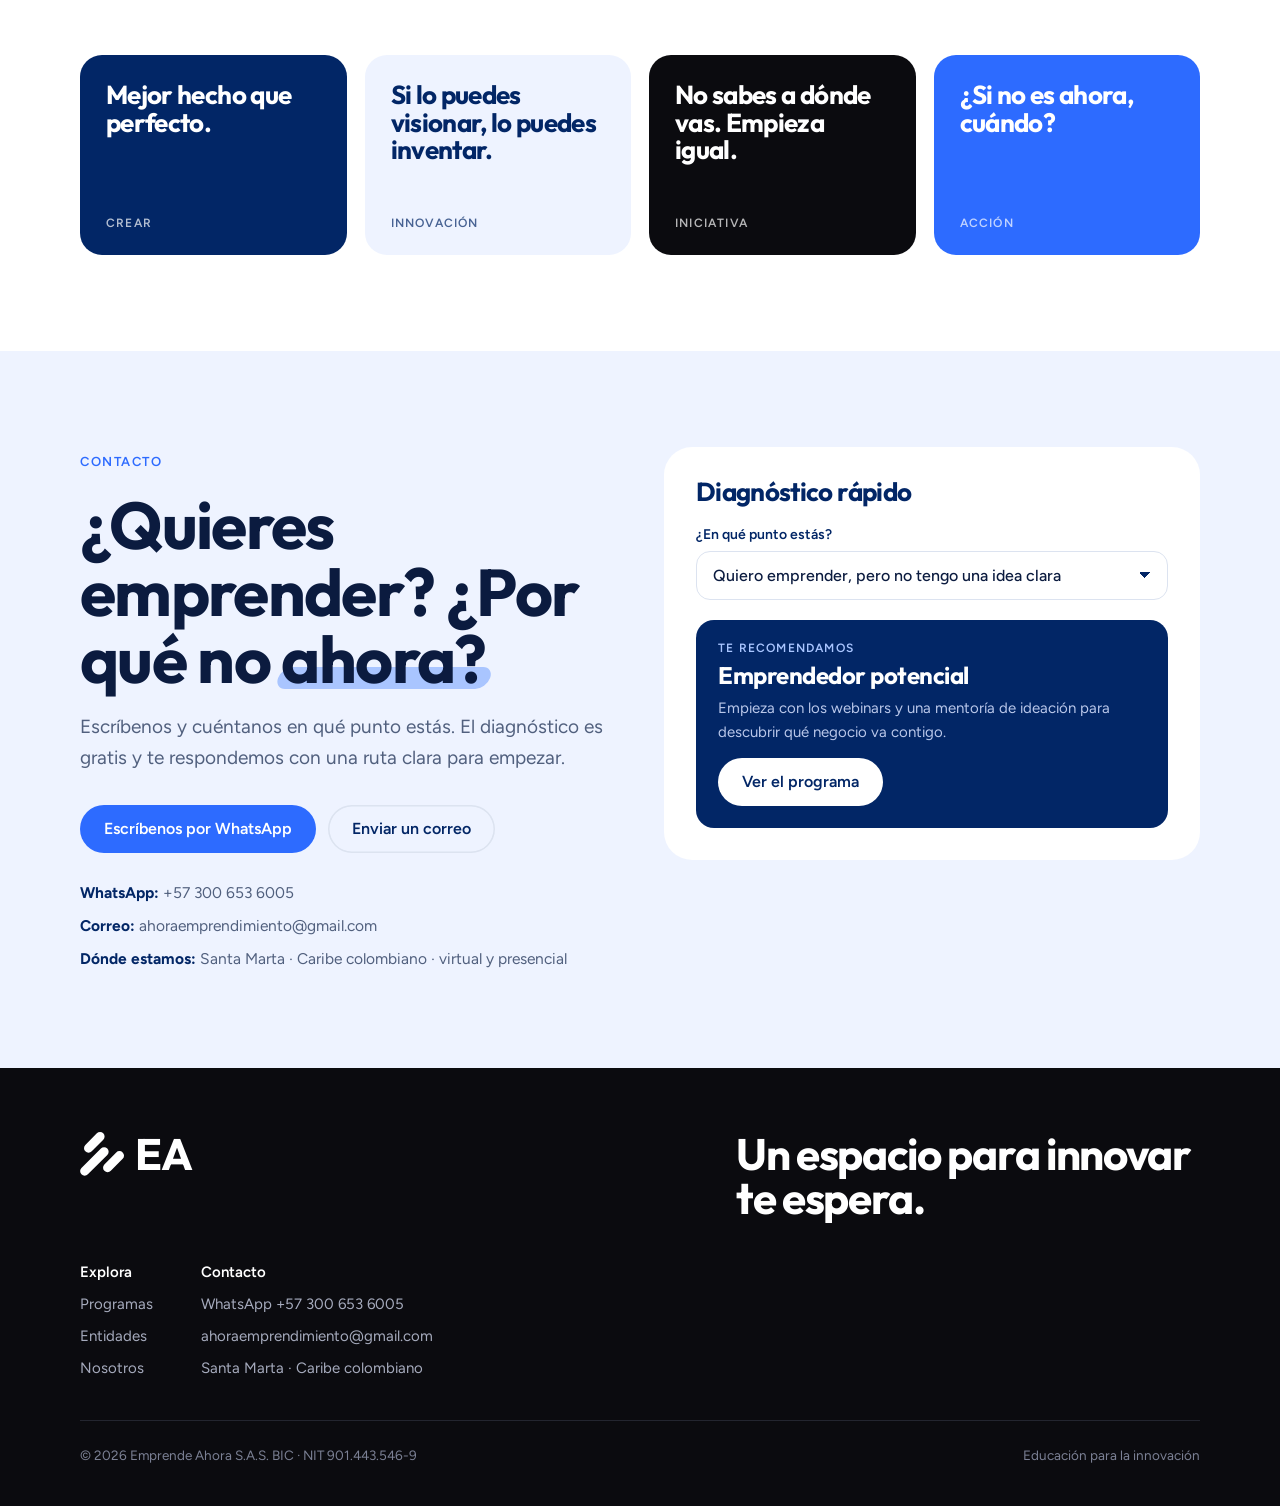
==== commit dcae49a0: "Web v3: páginas de programas, entidades y nosotros con fotos reales Co-Authored-By: Claude Opus 5.5 " ====
--- a/index.html
+++ b/index.html
@@ -4,221 +4,17 @@
 <meta charset="utf-8">
 <meta name="viewport" content="width=device-width, initial-scale=1, viewport-fit=cover">
 <title>Emprende Ahora · Un espacio para innovar te espera</title>
-<meta name="description" content="Acompañamos a emprendedores y entidades del Caribe colombiano con programas, mentorías y metodologías ágiles para crear emprendimientos conscientes, prósperos e innovadores.">
-<meta property="og:title" content="Emprende Ahora">
-<meta property="og:description" content="Un espacio para innovar te espera. Programas para emprendedores y entidades del Caribe colombiano.">
+<meta name="description" content="Acompañamos a emprendedores y entidades del Caribe colombiano con mentorías, talleres y programas para crear emprendimientos conscientes, prósperos e innovadores.">
+<meta property="og:title" content="Emprende Ahora · Un espacio para innovar te espera">
+<meta property="og:description" content="Acompañamos a emprendedores y entidades del Caribe colombiano con mentorías, talleres y programas para crear emprendimientos conscientes, prósperos e innovadores.">
 <meta property="og:type" content="website">
+<meta property="og:image" content="https://emprendeahora.github.io/assets/fotos/mentoria-grupo.jpg">
 <meta name="theme-color" content="#022666">
 <link rel="icon" href="assets/favicon.svg" type="image/svg+xml">
 <link rel="preconnect" href="https://fonts.googleapis.com">
 <link rel="preconnect" href="https://fonts.gstatic.com" crossorigin>
 <link rel="stylesheet" href="https://fonts.googleapis.com/css2?family=Outfit:wght@400;600;700;800&family=Figtree:wght@400;500;600&display=swap">
-<style>
-/* Marca Emprende Ahora v2: navy + blanco como base, negro para piezas jóvenes, azul vivo como acento, Sol Caribe como chispa */
-:root{
-  --navy:#022666; --navy-2:#0A3480; --white:#FFFFFF; --black:#0B0B0F;
-  --vivo:#2D6BFF; --vivo-d:#1F55D9; --cielo:#A9C5FF; --niebla:#EEF3FF; --sol:#FFC845;
-  --text:#0B1B3F; --muted:#51607E; --line:#DCE3F0;
-  --f-display:"Outfit","Sofia Pro",ui-sans-serif,system-ui,sans-serif;
-  --f-body:"Figtree",ui-sans-serif,system-ui,sans-serif;
-  --wrap:1160px; --r:22px;
-  color-scheme:light;
-}
-*{box-sizing:border-box}
-html{scroll-behavior:smooth;scroll-padding-top:84px}
-body{margin:0;background:var(--white);color:var(--text);font:400 17px/1.6 var(--f-body);-webkit-font-smoothing:antialiased}
-img{max-width:100%;display:block}
-a{color:inherit}
-h1,h2,h3{font-family:var(--f-display);margin:0;line-height:1.02;letter-spacing:-.025em;text-wrap:balance}
-p{margin:0}
-.wrap{max-width:var(--wrap);margin:0 auto;padding-left:max(20px,env(safe-area-inset-left,0px));padding-right:max(20px,env(safe-area-inset-right,0px))}
-section{padding-block:96px}
-.eyebrow{font:600 13px/1 var(--f-body);letter-spacing:.12em;text-transform:uppercase;color:var(--vivo)}
-.h2{font-size:clamp(34px,5vw,56px);font-weight:700}
-.lede{font-size:19px;color:var(--muted);max-width:60ch}
-.head{display:grid;gap:16px;margin-bottom:48px}
-.mk{position:relative;display:inline-block;z-index:0;white-space:nowrap}
-.mk::after{content:"";position:absolute;left:-.06em;right:-.06em;bottom:.04em;height:.34em;border-radius:99px;background:var(--mkc,var(--cielo));z-index:-1;transform:skewX(-20deg)}
-.sym{display:block}
-.btn{display:inline-flex;align-items:center;gap:10px;font:600 16px/1 var(--f-body);text-decoration:none;border-radius:99px;padding:16px 24px;transition:transform .15s ease,background .15s ease;border:0;cursor:pointer}
-.btn:hover{transform:translateY(-2px)}
-.btn:focus-visible,a:focus-visible,select:focus-visible{outline:3px solid var(--vivo);outline-offset:3px}
-.btn-vivo{background:var(--vivo);color:#fff}.btn-vivo:hover{background:var(--vivo-d)}
-.btn-navy{background:var(--navy);color:#fff}
-.btn-white{background:#fff;color:var(--navy)}
-.btn-ghost{background:transparent;color:var(--navy);box-shadow:inset 0 0 0 1.5px var(--line)}
-.btn-ghost-w{background:transparent;color:#fff;box-shadow:inset 0 0 0 1.5px rgba(255,255,255,.35)}
-.sticker{display:inline-block;font:700 14px/1 var(--f-display);padding:10px 14px;border-radius:99px;transform:rotate(var(--rot,-4deg))}
-.lock{display:inline-flex;align-items:center;gap:.26em;font:700 1em/1 var(--f-display);letter-spacing:-.04em}
-.lock svg{width:1em;height:1em}
-
-/* NAV */
-.nav{position:sticky;top:0;z-index:20;background:rgba(255,255,255,.92);backdrop-filter:saturate(1.4) blur(10px);-webkit-backdrop-filter:saturate(1.4) blur(10px);border-bottom:1px solid transparent;transition:border-color .2s}
-.nav.scrolled{border-bottom-color:var(--line)}
-.nav .wrap{display:flex;align-items:center;justify-content:space-between;gap:20px;height:76px}
-.nav .logo img{height:38px;width:auto}
-.nav ul{display:flex;gap:28px;list-style:none;margin:0;padding:0;font:500 15px var(--f-body)}
-.nav ul a{text-decoration:none;color:var(--text)}
-.nav ul a:hover{color:var(--vivo)}
-.nav .btn{padding:12px 18px;font-size:14.5px}
-.menu-btn{display:none;background:none;border:0;width:44px;height:44px;border-radius:12px;cursor:pointer;color:var(--navy)}
-.menu-btn span{display:block;height:2px;background:currentColor;margin:5px 10px;border-radius:2px}
-
-/* HERO */
-.hero{padding-block:56px 96px}
-.hero .wrap{display:grid;grid-template-columns:1.1fr .9fr;gap:56px;align-items:center}
-.hero h1{font-size:clamp(46px,7vw,92px);font-weight:700;letter-spacing:-.04em;line-height:.96}
-.hero .lede{margin-top:24px}
-.hero .ctas{display:flex;flex-wrap:wrap;gap:12px;margin-top:36px}
-.hero .meta{margin-top:36px;display:flex;flex-wrap:wrap;gap:8px 22px;color:var(--muted);font-size:14.5px}
-.hero .meta span::before{content:"";display:inline-block;width:8px;height:8px;border-radius:99px;background:var(--vivo);margin-right:8px;vertical-align:1px}
-.panel{position:relative;aspect-ratio:4/5;max-width:100%;border-radius:32px;background:var(--navy);overflow:hidden}
-.panel .big{position:absolute;width:118%;height:118%;right:-36%;bottom:-24%;color:var(--navy-2)}
-.panel .card{position:absolute;left:8%;right:8%;bottom:8%;background:#fff;border-radius:20px;padding:20px 22px;display:grid;gap:12px}
-.panel .card b{font:700 20px/1.1 var(--f-display);letter-spacing:-.02em;color:var(--navy)}
-.panel .card p{font-size:14px;color:var(--muted)}
-.bar{display:grid;grid-template-columns:96px 1fr;gap:10px;align-items:center;font:600 11.5px/1 var(--f-body);letter-spacing:.06em;text-transform:uppercase;color:var(--muted)}
-.bar i{display:block;height:12px;border-radius:99px;background:var(--niebla);position:relative;overflow:hidden}
-.bar i::after{content:"";position:absolute;inset:0 auto 0 0;width:var(--p);border-radius:99px;background:linear-gradient(90deg,var(--navy),var(--vivo))}
-.panel .sticker{position:absolute;top:8%;left:8%;background:var(--sol);color:var(--black)}
-.panel .ea{position:absolute;top:8%;right:8%;color:#fff;font-size:28px}
-
-/* ETAPAS */
-.stages{display:grid;grid-template-columns:repeat(3,1fr);gap:18px}
-.stage{border:1.5px solid var(--line);border-radius:var(--r);padding:30px;display:flex;flex-direction:column;gap:16px;text-decoration:none;transition:border-color .2s,transform .2s;background:#fff}
-.stage:hover{border-color:var(--vivo);transform:translateY(-4px)}
-.stage .who{font:600 13px/1 var(--f-body);color:var(--muted)}
-.stage h3{font-size:28px;font-weight:700}
-.stage p{color:var(--muted);font-size:16px;flex:1}
-.stage .go{font-weight:600;color:var(--vivo)}
-.stage .ic{width:52px;height:52px;border-radius:16px;display:grid;place-items:center}
-.stage .ic svg{width:26px;height:26px}
-
-/* PROGRAMAS */
-.programs{background:var(--niebla)}
-.prog-grid{display:grid;grid-template-columns:1fr 1fr;gap:20px}
-.prog{background:#fff;border-radius:28px;padding:36px;display:grid;gap:22px;align-content:start}
-.prog .tag{justify-self:start;font:600 12px/1 var(--f-body);letter-spacing:.08em;text-transform:uppercase;padding:8px 12px;border-radius:99px;background:var(--niebla);color:var(--navy)}
-.prog h3{font-size:clamp(28px,3.2vw,38px);font-weight:700}
-.prog>p{color:var(--muted)}
-.svc{display:grid;border-top:1px solid var(--line)}
-.svc div{display:grid;grid-template-columns:28px 1fr;gap:14px;padding:16px 0;border-bottom:1px solid var(--line)}
-.svc b{font:600 18px/1.2 var(--f-display);letter-spacing:-.01em;color:var(--navy)}
-.svc span{display:block;color:var(--muted);font-size:15px;margin-top:4px}
-.svc svg{width:22px;height:22px;color:var(--vivo);margin-top:2px}
-.prog.dark{background:var(--navy);color:#fff}
-.prog.dark .tag{background:rgba(255,255,255,.1);color:#fff}
-.prog.dark>p,.prog.dark .svc span{color:#B9C7EA}
-.prog.dark .svc,.prog.dark .svc div{border-color:rgba(255,255,255,.14)}
-.prog.dark .svc b{color:#fff}
-.prog.dark .svc svg{color:var(--cielo)}
-.goal{background:rgba(255,255,255,.08);border-radius:16px;padding:16px 18px;font-size:15px;color:#DCE6FF}
-.goal b{color:#fff}
-
-/* METODOLOGÍAS (negro) */
-.methods{background:var(--black);color:#fff;padding-block:80px;overflow:hidden}
-.methods .wrap{display:grid;grid-template-columns:.9fr 1.1fr;gap:48px;align-items:center}
-.methods h2{font-size:clamp(32px,4.4vw,50px);font-weight:700}
-.methods h2 .mk{--mkc:var(--vivo)}
-.methods p{color:#A6ABBD;margin-top:18px;max-width:46ch}
-.cloud{display:flex;flex-wrap:wrap;gap:12px;justify-content:center}
-.cloud .sticker{font-size:17px;padding:13px 18px}
-.s-w{background:#fff;color:var(--black)}.s-v{background:var(--vivo);color:#fff}.s-n{background:var(--navy);color:#fff;box-shadow:inset 0 0 0 1px #24346A}.s-s{background:var(--sol);color:var(--black)}.s-o{background:transparent;color:#fff;box-shadow:inset 0 0 0 1.5px #3A3D4A}
-
-/* ENTIDADES */
-.entities .top{display:grid;grid-template-columns:1fr 1fr;gap:48px;align-items:end;margin-bottom:48px}
-.who-grid{display:grid;grid-template-columns:repeat(3,1fr);gap:18px;margin-bottom:20px}
-.who-c{background:var(--niebla);border-radius:var(--r);padding:28px;display:grid;gap:10px;align-content:start}
-.who-c .k{font:700 14px/1 var(--f-display);letter-spacing:.04em;color:var(--vivo)}
-.who-c h3{font-size:22px;font-weight:600;color:var(--navy)}
-.who-c p{color:var(--muted);font-size:15.5px}
-.ent-svc{display:grid;grid-template-columns:repeat(3,1fr);gap:0;background:var(--navy);color:#fff;border-radius:28px;overflow:hidden}
-.ent-svc div{padding:32px;display:grid;gap:10px;align-content:start;border-right:1px solid rgba(255,255,255,.12)}
-.ent-svc div:last-child{border-right:0}
-.ent-svc h3{font-size:22px;font-weight:600}
-.ent-svc p{color:#B9C7EA;font-size:15.5px}
-.ent-svc .n{font:600 13px/1 var(--f-body);color:var(--cielo);letter-spacing:.08em}
-.lab{margin-top:20px;border:1.5px solid var(--line);border-radius:28px;padding:32px;display:grid;grid-template-columns:auto 1fr auto;gap:28px;align-items:center}
-.lab .ic{width:72px;height:72px;border-radius:22px;background:var(--black);display:grid;place-items:center;color:#fff}
-.lab .ic svg{width:34px;height:34px}
-.lab h3{font-size:24px;font-weight:700;color:var(--navy)}
-.lab p{color:var(--muted);margin-top:6px;max-width:62ch}
-
-/* PROPÓSITO */
-.purpose{background:var(--navy);color:#fff;position:relative;overflow:hidden}
-.purpose .bg{position:absolute;width:640px;height:640px;left:-180px;top:-120px;color:var(--navy-2)}
-.purpose .wrap{position:relative;display:grid;grid-template-columns:1.1fr .9fr;gap:56px;align-items:start}
-.purpose .eyebrow{color:var(--cielo)}
-.purpose h2{font-size:clamp(34px,4.8vw,58px);font-weight:700;margin-top:16px}
-.purpose h2 .mk{--mkc:var(--vivo)}
-.purpose .lede{color:#B9C7EA;margin-top:22px}
-.values{display:grid;gap:0;border-top:1px solid rgba(255,255,255,.16)}
-.values div{padding:20px 0;border-bottom:1px solid rgba(255,255,255,.16);display:grid;gap:4px}
-.values b{font:600 22px/1.1 var(--f-display);letter-spacing:-.01em}
-.values span{color:#B9C7EA;font-size:15.5px}
-
-/* VOZ */
-.quotes{display:grid;grid-template-columns:repeat(4,1fr);gap:18px}
-.quote{border-radius:var(--r);padding:26px;min-height:200px;display:flex;flex-direction:column;justify-content:space-between;gap:20px}
-.quote p{font:700 26px/1.05 var(--f-display);letter-spacing:-.025em}
-.quote span{font:600 12px/1 var(--f-body);letter-spacing:.1em;text-transform:uppercase;opacity:.7}
-.q1{background:var(--navy);color:#fff}.q2{background:var(--niebla);color:var(--navy)}.q3{background:var(--black);color:#fff}.q4{background:var(--vivo);color:#fff}
-
-/* CONTACTO */
-.contact{background:var(--niebla)}
-.contact .wrap{display:grid;grid-template-columns:1fr 1fr;gap:48px;align-items:start}
-.contact h2{font-size:clamp(38px,5.4vw,66px);font-weight:700}
-.contact .lede{margin-top:20px}
-.contact .ctas{display:flex;flex-wrap:wrap;gap:12px;margin-top:32px}
-.contact .info{margin-top:28px;display:grid;gap:8px;color:var(--muted);font-size:15.5px}
-.contact .info b{color:var(--navy)}
-.diag{background:#fff;border-radius:28px;padding:32px;display:grid;gap:20px}
-.diag h3{font-size:26px;font-weight:700;color:var(--navy)}
-.diag label{font:600 14px var(--f-body);color:var(--navy);display:grid;gap:8px}
-.diag select{font:500 16px var(--f-body);color:var(--text);padding:14px 16px;border-radius:14px;border:1.5px solid var(--line);background:#fff;appearance:none;background-image:linear-gradient(45deg,transparent 50%,var(--navy) 50%),linear-gradient(135deg,var(--navy) 50%,transparent 50%);background-position:calc(100% - 22px) 50%,calc(100% - 16px) 50%;background-size:6px 6px;background-repeat:no-repeat}
-.result{border-radius:18px;background:var(--navy);color:#fff;padding:22px;display:grid;gap:8px}
-.result small{font:600 12px/1 var(--f-body);letter-spacing:.1em;text-transform:uppercase;color:var(--cielo)}
-.result b{font:700 24px/1.1 var(--f-display);letter-spacing:-.02em}
-.result p{color:#B9C7EA;font-size:15px}
-.result a{justify-self:start;margin-top:6px}
-
-/* FOOTER */
-footer{background:var(--black);color:#fff;padding-block:64px 40px}
-footer .wrap{display:grid;gap:40px}
-footer .top{display:flex;justify-content:space-between;align-items:flex-start;gap:32px;flex-wrap:wrap}
-footer .slogan{font:700 clamp(28px,4vw,44px)/1 var(--f-display);letter-spacing:-.03em;max-width:16ch}
-footer .lock{font-size:44px}
-footer .cols{display:flex;gap:48px;flex-wrap:wrap;color:#A6ABBD;font-size:15px}
-footer .cols div{display:grid;gap:8px}
-footer .cols b{color:#fff;font-weight:600}
-footer .cols a{text-decoration:none}
-footer .cols a:hover{color:#fff}
-footer .legal{border-top:1px solid #23252F;padding-top:24px;display:flex;justify-content:space-between;gap:16px;flex-wrap:wrap;color:#7B8094;font-size:13.5px}
-
-@media (max-width:960px){
-  section{padding-block:72px}
-  .nav ul,.nav .btn{display:none}
-  .menu-btn{display:block}
-  .nav.open ul{display:grid;position:absolute;top:76px;left:0;right:0;background:#fff;padding:12px max(20px,env(safe-area-inset-left,0px)) 24px;gap:4px;border-bottom:1px solid var(--line);font-size:18px}
-  .nav.open ul a{display:block;padding:12px 0}
-  .hero .wrap,.methods .wrap,.entities .top,.purpose .wrap,.contact .wrap{grid-template-columns:1fr}
-  .panel{aspect-ratio:5/4}
-  .stages,.who-grid,.ent-svc{grid-template-columns:1fr}
-  .ent-svc div{border-right:0;border-bottom:1px solid rgba(255,255,255,.12)}
-  .prog-grid{grid-template-columns:1fr}
-  .quotes{grid-template-columns:1fr 1fr}
-  .lab{grid-template-columns:1fr}
-}
-@media (max-width:560px){
-  .hero{padding-block:32px 64px}
-  .panel{aspect-ratio:4/5}
-  .prog,.diag,.lab{padding:24px}
-  .quotes{grid-template-columns:1fr}
-  .quote{min-height:150px}
-  .nav .logo img{height:32px}
-}
-@media (prefers-reduced-motion:reduce){*{transition:none!important;animation:none!important;scroll-behavior:auto!important}}
-</style>
+<link rel="stylesheet" href="assets/styles.css">
 </head>
 <body>
 <svg width="0" height="0" style="position:absolute" aria-hidden="true">
@@ -235,113 +31,117 @@
     <symbol id="i-build" viewBox="0 0 24 24"><path fill="none" stroke="currentColor" stroke-width="2" stroke-linecap="round" stroke-linejoin="round" d="M3 21h18M5 21V7l7-4 7 4v14M9 21v-6h6v6M9 10h.01M15 10h.01"/></symbol>
     <symbol id="i-arrow" viewBox="0 0 24 24"><path fill="none" stroke="currentColor" stroke-width="2.2" stroke-linecap="round" stroke-linejoin="round" d="M5 12h14M13 6l6 6-6 6"/></symbol>
     <symbol id="i-check" viewBox="0 0 24 24"><path fill="none" stroke="currentColor" stroke-width="2.2" stroke-linecap="round" stroke-linejoin="round" d="M20 6 9 17l-5-5"/></symbol>
+    <symbol id="i-users" viewBox="0 0 24 24"><path fill="none" stroke="currentColor" stroke-width="2" stroke-linecap="round" stroke-linejoin="round" d="M16 21v-2a4 4 0 0 0-4-4H6a4 4 0 0 0-4 4v2M9 11a4 4 0 1 0 0-8 4 4 0 0 0 0 8zM22 21v-2a4 4 0 0 0-3-3.9M16 3.1a4 4 0 0 1 0 7.8"/></symbol>
     <symbol id="i-lab" viewBox="0 0 24 24"><path fill="none" stroke="currentColor" stroke-width="2" stroke-linecap="round" stroke-linejoin="round" d="M9 3h6M10 3v6L4.5 18.5A1.7 1.7 0 0 0 6 21h12a1.7 1.7 0 0 0 1.5-2.5L14 9V3M7 15h10"/></symbol>
   </defs>
 </svg>
 
 <header class="nav" id="nav">
   <div class="wrap">
-    <a class="logo" href="#inicio" aria-label="Emprende Ahora, inicio"><img src="assets/logo-navy.png" alt="Emprende Ahora" width="410" height="124"></a>
+    <a class="logo" href="index.html" aria-label="Emprende Ahora, inicio"><img src="assets/logo-navy.png" alt="Emprende Ahora" width="410" height="124"></a>
     <ul id="menu">
-      <li><a href="#programas">Programas</a></li>
-      <li><a href="#entidades">Entidades</a></li>
-      <li><a href="#proposito">Nosotros</a></li>
-      <li><a href="#contacto">Contacto</a></li>
+      <li><a href="programas.html">Programas</a></li>
+      <li><a href="entidades.html">Entidades</a></li>
+      <li><a href="nosotros.html">Nosotros</a></li>
+      <li><a href="index.html#contacto">Contacto</a></li>
     </ul>
-    <a class="btn btn-navy" href="#contacto">Quiero emprender</a>
+    <a class="btn btn-navy" href="index.html#contacto">Quiero emprender</a>
     <button class="menu-btn" id="menuBtn" type="button" aria-label="Abrir menú" aria-expanded="false" aria-controls="menu"><span></span><span></span><span></span></button>
   </div>
 </header>
 
-<main id="inicio">
+<main>
 <section class="hero">
   <div class="wrap">
     <div>
-      <span class="eyebrow">Emprendimiento en el Caribe colombiano</span>
+      <span class="eyebrow">Educación para la innovación · Caribe colombiano</span>
       <h1 style="margin-top:20px">Un espacio para innovar te <span class="mk">espera.</span></h1>
-      <p class="lede">Te acompañamos a crear un emprendimiento consciente, próspero e innovador, desde la primera idea hasta tus primeras ventas. Con método, retos reales y una comunidad que empuja contigo.</p>
+      <p class="lede">Te acompañamos a convertir tu idea en un negocio que vende. Con mentores que conocen el Caribe, un método probado y retos reales desde la primera semana.</p>
       <div class="ctas">
         <a class="btn btn-vivo" href="#etapas">Empieza ahora <svg width="18" height="18" aria-hidden="true"><use href="#i-arrow"/></svg></a>
-        <a class="btn btn-ghost" href="#entidades">Soy una entidad</a>
-      </div>
-      <div class="meta"><span>Virtual y presencial</span><span>Metodologías ágiles</span><span>Emprende Ahora S.A.S. BIC</span></div>
-    </div>
-    <div class="panel" aria-hidden="true">
-      <svg class="big"><use href="#sym"/></svg>
+        <a class="btn btn-ghost" href="entidades.html">Soy una entidad</a>
+      </div>
+      <div class="meta"><span>Virtual y presencial</span><span>Desde 2020</span><span>Empresa BIC</span></div>
+    </div>
+    <figure class="photo hero-photo">
+      <img src="assets/fotos/mentoria-stand.jpg" alt="Mentor de Emprende Ahora asesorando a una emprendedora en una feria empresarial" width="1066" height="1600">
       <span class="sticker">Hecho en el Caribe</span>
-      <span class="ea lock"><svg><use href="#sym"/></svg>EA</span>
-      <div class="card">
-        <b>Tu ruta para emprender</b>
-        <div class="bar">Ideación<i style="--p:100%"></i></div>
-        <div class="bar">Experimento<i style="--p:66%"></i></div>
-        <div class="bar">Marca<i style="--p:38%"></i></div>
-        <div class="bar">Tracción<i style="--p:14%"></i></div>
-      </div>
-    </div>
-  </div>
-</section>
-
-<section id="etapas" style="padding-top:0">
+      <span class="ea lock" aria-hidden="true"><svg><use href="#sym"/></svg>EA</span>
+      <div class="card"><b>Mentorías uno a uno</b><span>Sesiones donde trabajas tu negocio con un mentor, no solo escuchas teoría.</span></div>
+    </figure>
+  </div>
+</section>
+
+<section class="stats" aria-label="Nuestro impacto">
+  <div class="wrap">
+    <div class="stat"><b>270</b><span>mentorías empresariales realizadas en 2026</span></div>
+    <div class="stat"><b>200</b><span>prestadores turísticos del Magdalena formados con Pro Santa Marta Vital</span></div>
+    <div class="stat"><b>60</b><span>mujeres emprendedoras de Santa Marta acompañadas con Entramar</span></div>
+    <div class="stat"><b>6+</b><span>años creando espacios para emprender en el Caribe</span></div>
+  </div>
+</section>
+
+<section id="etapas">
   <div class="wrap">
     <div class="head">
       <span class="eyebrow">¿En qué etapa estás?</span>
       <h2 class="h2">Empieza desde donde estás</h2>
+      <p class="lede">No importa si apenas tienes ganas o si ya vendes. Cada etapa tiene un acompañamiento distinto.</p>
     </div>
     <div class="stages">
-      <a class="stage" href="#programas">
+      <a class="stage" href="programas.html#potencial">
         <span class="ic" style="background:var(--niebla);color:var(--navy)"><svg aria-hidden="true"><use href="#i-bulb"/></svg></span>
-        <span class="who">Quiero emprender</span>
-        <h3>Tengo ganas, pero no una idea clara</h3>
-        <p>Descubre tus habilidades, encuentra tu vocación y aterriza una idea de negocio desde cero.</p>
-        <span class="go">Emprendedor potencial →</span>
+        <span class="who">Emprendedor potencial</span>
+        <h3>Quiero emprender, pero no sé en qué</h3>
+        <p>Descubre tu vocación, encuentra oportunidades en tu entorno y aterriza una idea de negocio desde cero.</p>
+        <span class="go">Ver programa →</span>
       </a>
-      <a class="stage" href="#programas">
+      <a class="stage" href="programas.html#novato">
         <span class="ic" style="background:var(--vivo);color:#fff"><svg aria-hidden="true"><use href="#i-rocket"/></svg></span>
-        <span class="who">Ya emprendí</span>
-        <h3>Tengo un negocio y quiero que funcione</h3>
-        <p>Valida con clientes reales, construye un producto mínimo viable y vendible, y logra tracción.</p>
-        <span class="go">Novato y principiante →</span>
+        <span class="who">Novato y principiante</span>
+        <h3>Tengo una idea o ya vendo un poco</h3>
+        <p>Valida con clientes reales, crea tu primer producto vendible y construye una marca que conecte.</p>
+        <span class="go">Ver programa →</span>
       </a>
-      <a class="stage" href="#entidades">
+      <a class="stage" href="entidades.html">
         <span class="ic" style="background:var(--navy);color:#fff"><svg aria-hidden="true"><use href="#i-build"/></svg></span>
-        <span class="who">Represento una entidad</span>
+        <span class="who">Entidades</span>
         <h3>Quiero impulsar emprendedores</h3>
-        <p>Universidades, entes públicos y ONG: diseñamos y operamos programas a la medida de tu población.</p>
-        <span class="go">Servicios para entidades →</span>
+        <p>Universidades, cámaras de comercio, alcaldías y ONG: diseñamos y operamos programas para tu población.</p>
+        <span class="go">Ver servicios →</span>
       </a>
     </div>
   </div>
 </section>
 
-<section class="programs" id="programas">
+<section class="programs" aria-labelledby="como-t">
   <div class="wrap">
     <div class="head">
-      <span class="eyebrow">Programas</span>
-      <h2 class="h2">Acompañamiento para cada etapa</h2>
-      <p class="lede">Cada servicio se adapta a tus necesidades y al punto en el que estás. Puedes tomarlos por separado o como una ruta completa.</p>
-    </div>
-    <div class="prog-grid">
-      <article class="prog">
-        <span class="tag">Emprendedor potencial</span>
-        <h3>Encuentra tu idea</h3>
-        <p>Para quienes quieren emprender pero aún no tienen clara su idea de negocio. Desarrollas las habilidades blandas para emprender y los fundamentos del método.</p>
-        <div class="svc">
-          <div><svg aria-hidden="true"><use href="#i-check"/></svg><p><b>Webinars</b><span>Resuelve tus primeras dudas con conocimiento validado sobre emprendimiento.</span></p></div>
-          <div><svg aria-hidden="true"><use href="#i-check"/></svg><p><b>Mentorías de ideación</b><span>Asesoría personalizada con Business Blueprint y Purpose-Driven Innovation.</span></p></div>
-          <div><svg aria-hidden="true"><use href="#i-check"/></svg><p><b>Cursos</b><span>Domina las competencias que necesitas para lanzarte.</span></p></div>
-        </div>
-      </article>
-      <article class="prog dark">
-        <span class="tag">Emprendedor novato y principiante</span>
-        <h3>Valida, construye y vende</h3>
-        <p>Mentorías especializadas en metodologías ágiles para diseñar y desarrollar tu producto mínimo viable y vendible.</p>
-        <div class="svc">
-          <div><svg aria-hidden="true"><use href="#i-check"/></svg><p><b>Ideación de negocio</b><span>Identifica los atributos principales de tu idea.</span></p></div>
-          <div><svg aria-hidden="true"><use href="#i-check"/></svg><p><b>Experimentación comercial</b><span>Pon tu idea frente al mercado y ajústala con lo que aprendes.</span></p></div>
-          <div><svg aria-hidden="true"><use href="#i-check"/></svg><p><b>Diseño y desarrollo de marca</b><span>Construye los elementos que hacen única a tu marca.</span></p></div>
-        </div>
-        <p class="goal"><b>La meta:</b> tus primeras interacciones con el mercado y tracción comercial real.</p>
-      </article>
+      <span class="eyebrow">Cómo funciona</span>
+      <h2 class="h2" id="como-t">Así trabajamos contigo</h2>
+      <p class="lede">Sin letra pequeña. Desde el primer mensaje sabes qué viene, cuánto dura y qué te llevas.</p>
+    </div>
+    <ol class="how how-list">
+      <li><span class="t">Gratis · 20 min</span><h3>Diagnóstico</h3><p>Nos cuentas en qué punto está tu idea o tu negocio. Te decimos con honestidad qué necesitas, aunque no sea con nosotros.</p></li>
+      <li><span class="t">1 semana</span><h3>Tu ruta</h3><p>Armamos un plan con los servicios que te sirven y te enviamos tiempos e inversión por escrito.</p></li>
+      <li><span class="t">4 a 13 semanas</span><h3>Método, práctica y reto</h3><p>Cada semana aprendes una herramienta, la aplicas a tu negocio y cumples un reto con un entregable claro.</p></li>
+      <li><span class="t">Al cierre</span><h3>Resultado</h3><p>Terminas con algo concreto: tu modelo de negocio, un prototipo probado o tu marca lista para salir a vender.</p></li>
+    </ol>
+  </div>
+</section>
+
+<section aria-labelledby="campo-t">
+  <div class="wrap split">
+    <figure class="photo"><img src="assets/fotos/mentoria-grupo.jpg" alt="Mentoría grupal con emprendedoras en Santa Marta" width="1600" height="1066" loading="lazy"></figure>
+    <div>
+      <span class="eyebrow">En el territorio</span>
+      <h2 class="h2" id="campo-t" style="margin-top:16px">Mentores que se sientan contigo</h2>
+      <p class="lede" style="margin-top:18px">Somos un equipo del Caribe que trabaja en ferias, barrios, universidades y en línea. Conocemos el contexto de quien emprende aquí porque también emprendemos aquí.</p>
+      <ul class="checks">
+        <li><svg aria-hidden="true"><use href="#i-check"/></svg><span>Sesiones uno a uno y en grupo, presenciales o virtuales.</span></li>
+        <li><svg aria-hidden="true"><use href="#i-check"/></svg><span>Herramientas propias como el Insight Method para entender a tu cliente.</span></li>
+        <li><svg aria-hidden="true"><use href="#i-check"/></svg><span>Informe de avance al final de cada proceso.</span></li>
+      </ul>
     </div>
   </div>
 </section>
@@ -349,50 +149,35 @@
 <section class="methods" aria-labelledby="metodos-t">
   <div class="wrap">
     <div>
-      <span class="eyebrow" style="color:var(--cielo)">Cómo trabajamos</span>
-      <h2 id="metodos-t" style="margin-top:16px">Método, práctica y <span class="mk">retos.</span></h2>
-      <p>Nada de teoría por la teoría. Usamos metodologías de vanguardia y las aplicamos a tu negocio desde la primera sesión.</p>
+      <span class="eyebrow" style="color:var(--cielo)">Nuestro método</span>
+      <h2 id="metodos-t" style="margin-top:16px">Método, práctica y <span class="mk">reto.</span></h2>
+      <p>Aprendes una metodología, la llevas a tu negocio y te retamos a aplicarla en poco tiempo y con un entregable claro. Nos apoyamos en estas herramientas, explicadas en palabras simples.</p>
     </div>
     <div class="cloud">
       <span class="sticker s-w" style="--rot:-5deg">Lean Startup</span>
       <span class="sticker s-v" style="--rot:3deg">Design Thinking</span>
       <span class="sticker s-o" style="--rot:-2deg">Customer Development</span>
       <span class="sticker s-n" style="--rot:4deg">Jobs To Be Done</span>
-      <span class="sticker s-s" style="--rot:-4deg">Testing Business Ideas</span>
-      <span class="sticker s-o" style="--rot:2deg">Design Sprint</span>
-      <span class="sticker s-w" style="--rot:5deg">Scrum</span>
+      <span class="sticker s-s" style="--rot:-4deg">Insight Method</span>
+      <span class="sticker s-o" style="--rot:2deg">Testing Business Ideas</span>
+      <span class="sticker s-w" style="--rot:5deg">Business Blueprint</span>
       <span class="sticker s-v" style="--rot:-3deg">Purpose-Driven Innovation</span>
     </div>
   </div>
 </section>
 
-<section class="entities" id="entidades">
-  <div class="wrap">
-    <div class="top">
-      <div class="head" style="margin:0">
-        <span class="eyebrow">Para entidades</span>
-        <h2 class="h2">No trabajamos solos</h2>
-      </div>
-      <p class="lede">Diseñamos, operamos y co-creamos programas de emprendimiento con organizaciones que quieren dinamizar la economía y el desarrollo de sus territorios.</p>
-    </div>
-    <div class="who-grid">
-      <div class="who-c"><span class="k">Universidades</span><h3>Oficinas de emprendimiento e innovación</h3><p>Instituciones de educación superior con programas de emprendimiento, innovación e investigación aplicada.</p></div>
-      <div class="who-c"><span class="k">Ecosistema</span><h3>Entes públicos, privados y mixtos</h3><p>Organizaciones que dinamizan la economía y los sectores productivos de la región.</p></div>
-      <div class="who-c"><span class="k">Impacto social</span><h3>ONG y fundaciones</h3><p>Organizaciones que trabajan con comunidades vulnerables y desarrollan emprendimiento social.</p></div>
-    </div>
-    <div class="ent-svc">
-      <div><span class="n">SERVICIO 1</span><h3>Operación de programas y proyectos</h3><p>Gestión y soporte antes y después de implementar un programa con Emprende Ahora.</p></div>
-      <div><span class="n">SERVICIO 2</span><h3>Talleres y capacitaciones</h3><p>Herramientas concretas sobre los temas que más pesan en cada emprendimiento.</p></div>
-      <div><span class="n">SERVICIO 3</span><h3>Proyectos especiales</h3><p>Co-creamos con aliados del territorio nuevos formatos y soluciones adaptadas a cada población.</p></div>
-    </div>
-    <div class="lab">
-      <span class="ic"><svg aria-hidden="true"><use href="#i-lab"/></svg></span>
-      <div>
-        <h3>Laboratorio de Prototipado Digital</h3>
-        <p>Recursos, plantillas y acompañamiento para validar productos mínimos viables con el empresariado popular, desplegado en proyectos como los Centros de Innovación Comunitaria (CIC).</p>
-      </div>
-      <a class="btn btn-navy" href="#contacto">Hablemos</a>
-    </div>
+<section aria-labelledby="exp-t">
+  <div class="wrap">
+    <div class="head">
+      <span class="eyebrow">Con quién hemos trabajado</span>
+      <h2 class="h2" id="exp-t">Resultados con aliados reales</h2>
+    </div>
+    <div class="cases">
+      <article class="case"><span class="who">Pro Santa Marta Vital</span><div class="big">200<small>prestadores de servicios turísticos del Magdalena</small></div><p>Entrenamientos en marketing digital, transformación digital, recursos humanos y liderazgo.</p></article>
+      <article class="case feature"><span class="who">Cámara de Comercio de Santa Marta</span><h3>Bootcamp para emprendedores</h3><p>Diseñamos y ejecutamos un bootcamp para acelerar las ideas de negocio de emprendedores de la ciudad.</p></article>
+      <article class="case"><span class="who">Entramar</span><div class="big">60<small>mujeres emprendedoras en Santa Marta</small></div><p>Asesorías y talleres de planificación para impulsar el autoempleo y la independencia económica.</p></article>
+    </div>
+    <p style="margin-top:28px"><a class="btn btn-ghost" href="entidades.html#experiencia">Ver toda nuestra experiencia →</a></p>
   </div>
 </section>
 
@@ -403,12 +188,13 @@
       <span class="eyebrow">Nuestro propósito</span>
       <h2>Existimos para que más personas emprendan <span class="mk">ahora.</span></h2>
       <p class="lede">Creemos que el emprendimiento genera nuevas oportunidades laborales y económicas, y trae progreso al Caribe colombiano. Por eso ayudamos a las personas a crear emprendimientos conscientes, prósperos e innovadores.</p>
+      <p style="margin-top:28px"><a class="btn btn-white" href="nosotros.html">Conoce al equipo</a></p>
     </div>
     <div class="values">
-      <div><b>Excelencia</b><span>Hacemos las cosas bien y con pasión.</span></div>
-      <div><b>Honestidad</b><span>Actuamos con sinceridad y rectitud todos los días.</span></div>
-      <div><b>Disciplina</b><span>Orden y constancia para cumplir lo que prometemos.</span></div>
-      <div><b>Profesionalismo</b><span>Servicios ajustados a cada persona, con respeto y tolerancia.</span></div>
+      <div><b>Pasión + vocación</b><span>Creemos que emprender necesita las dos.</span></div>
+      <div><b>Habilidades conscientes</b><span>Las habilidades blandas también se entrenan.</span></div>
+      <div><b>Ecosistemas prósperos</b><span>Nadie emprende solo: tejemos comunidad.</span></div>
+      <div><b>El poder del ahora</b><span>Si no es ahora, ¿cuándo?</span></div>
     </div>
   </div>
 </section>
@@ -429,7 +215,7 @@
     <div>
       <span class="eyebrow">Contacto</span>
       <h2 style="margin-top:16px">¿Quieres emprender? ¿Por qué no <span class="mk">ahora?</span></h2>
-      <p class="lede">Escríbenos y cuéntanos en qué punto estás. Te respondemos con una ruta clara para empezar.</p>
+      <p class="lede">Escríbenos y cuéntanos en qué punto estás. El diagnóstico es gratis y te respondemos con una ruta clara para empezar.</p>
       <div class="ctas">
         <a class="btn btn-vivo" href="https://wa.me/573006536005" target="_blank" rel="noopener">Escríbenos por WhatsApp</a>
         <a class="btn btn-ghost" href="mailto:ahoraemprendimiento@gmail.com">Enviar un correo</a>
@@ -437,7 +223,7 @@
       <div class="info">
         <p><b>WhatsApp:</b> +57 300 653 6005</p>
         <p><b>Correo:</b> ahoraemprendimiento@gmail.com</p>
-        <p><b>Dónde estamos:</b> Caribe colombiano · virtual y presencial</p>
+        <p><b>Dónde estamos:</b> Santa Marta · Caribe colombiano · virtual y presencial</p>
       </div>
     </div>
     <div class="diag">
@@ -446,19 +232,20 @@
         <select id="q-stage">
           <option value="idea">Quiero emprender, pero no tengo una idea clara</option>
           <option value="tengo-idea">Tengo una idea y quiero validarla</option>
-          <option value="negocio">Ya tengo un negocio y necesito crecer</option>
+          <option value="negocio">Ya tengo un negocio y necesito vender más</option>
           <option value="entidad">Represento una universidad u organización</option>
         </select>
       </label>
       <div class="result" id="q-result" aria-live="polite">
         <small>Te recomendamos</small>
         <b id="q-title">Emprendedor potencial</b>
-        <p id="q-text">Empieza con un webinar y una mentoría de ideación para descubrir qué negocio va contigo.</p>
-        <a class="btn btn-white" id="q-link" href="#programas">Ver el programa</a>
-      </div>
-    </div>
-  </div>
-</section>
+        <p id="q-text">Empieza con los webinars y una mentoría de ideación para descubrir qué negocio va contigo.</p>
+        <a class="btn btn-white" id="q-link" href="programas.html#potencial">Ver el programa</a>
+      </div>
+    </div>
+  </div>
+</section>
+
 </main>
 
 <footer>
@@ -468,34 +255,12 @@
       <p class="slogan">Un espacio para innovar te espera.</p>
     </div>
     <div class="cols">
-      <div><b>Explora</b><a href="#programas">Programas</a><a href="#entidades">Entidades</a><a href="#proposito">Nosotros</a></div>
-      <div><b>Contacto</b><a href="https://wa.me/573006536005" target="_blank" rel="noopener">WhatsApp +57 300 653 6005</a><span>Caribe colombiano</span></div>
-    </div>
-    <div class="legal"><span>© 2026 Emprende Ahora S.A.S. BIC</span><span>Emprendimientos conscientes, prósperos e innovadores</span></div>
+      <div><b>Explora</b><a href="programas.html">Programas</a><a href="entidades.html">Entidades</a><a href="nosotros.html">Nosotros</a></div>
+      <div><b>Contacto</b><a href="https://wa.me/573006536005" target="_blank" rel="noopener">WhatsApp +57 300 653 6005</a><a href="mailto:ahoraemprendimiento@gmail.com">ahoraemprendimiento@gmail.com</a><span>Santa Marta · Caribe colombiano</span></div>
+    </div>
+    <div class="legal"><span>© 2026 Emprende Ahora S.A.S. BIC · NIT 901.443.546-9</span><span>Educación para la innovación</span></div>
   </div>
 </footer>
-
-<script>
-(function(){
-  var nav=document.getElementById('nav'),btn=document.getElementById('menuBtn');
-  window.addEventListener('scroll',function(){nav.classList.toggle('scrolled',window.scrollY>8)},{passive:true});
-  btn.addEventListener('click',function(){var o=nav.classList.toggle('open');btn.setAttribute('aria-expanded',o)});
-  document.querySelectorAll('#menu a').forEach(function(a){a.addEventListener('click',function(){nav.classList.remove('open');btn.setAttribute('aria-expanded','false')})});
-
-  var R={
-    'idea':['Emprendedor potencial','Empieza con un webinar y una mentoría de ideación para descubrir qué negocio va contigo.','#programas','Ver el programa'],
-    'tengo-idea':['Ideación de negocio','Aterriza los atributos de tu idea y prepárala para salir a probarla con clientes reales.','#programas','Ver el programa'],
-    'negocio':['Experimentación comercial','Mide cómo responde el mercado, ajusta tu oferta y construye una marca que venda.','#programas','Ver el programa'],
-    'entidad':['Servicios para entidades','Diseñamos y operamos programas a la medida de tu población, con talleres y proyectos especiales.','#entidades','Ver servicios']
-  };
-  var s=document.getElementById('q-stage');
-  s.addEventListener('change',function(){
-    var r=R[s.value];
-    document.getElementById('q-title').textContent=r[0];
-    document.getElementById('q-text').textContent=r[1];
-    var l=document.getElementById('q-link');l.href=r[2];l.textContent=r[3];
-  });
-})();
-</script>
+<script src="assets/main.js"></script>
 </body>
 </html>
--- a/assets/styles.css
+++ b/assets/styles.css
@@ -0,0 +1,353 @@
+/* Marca Emprende Ahora v2: navy + blanco como base, negro para piezas jóvenes, azul vivo como acento, Sol Caribe como chispa */
+:root{
+  --navy:#022666; --navy-2:#0A3480; --white:#FFFFFF; --black:#0B0B0F;
+  --vivo:#2D6BFF; --vivo-d:#1F55D9; --cielo:#A9C5FF; --niebla:#EEF3FF; --sol:#FFC845;
+  --text:#0B1B3F; --muted:#51607E; --line:#DCE3F0;
+  --f-display:"Outfit","Sofia Pro",ui-sans-serif,system-ui,sans-serif;
+  --f-body:"Figtree",ui-sans-serif,system-ui,sans-serif;
+  --wrap:1160px; --r:22px;
+  color-scheme:light;
+}
+*{box-sizing:border-box}
+html{scroll-behavior:smooth;scroll-padding-top:84px}
+body{margin:0;background:var(--white);color:var(--text);font:400 17px/1.6 var(--f-body);-webkit-font-smoothing:antialiased}
+img{max-width:100%;display:block}
+a{color:inherit}
+h1,h2,h3{font-family:var(--f-display);margin:0;line-height:1.02;letter-spacing:-.025em;text-wrap:balance}
+p{margin:0}
+.wrap{max-width:var(--wrap);margin:0 auto;padding-left:max(20px,env(safe-area-inset-left,0px));padding-right:max(20px,env(safe-area-inset-right,0px))}
+section{padding-block:96px}
+.eyebrow{font:600 13px/1 var(--f-body);letter-spacing:.12em;text-transform:uppercase;color:var(--vivo)}
+.h2{font-size:clamp(34px,5vw,56px);font-weight:700}
+.lede{font-size:19px;color:var(--muted);max-width:60ch}
+.head{display:grid;gap:16px;margin-bottom:48px}
+.mk{position:relative;display:inline-block;z-index:0;white-space:nowrap}
+.mk::after{content:"";position:absolute;left:-.06em;right:-.06em;bottom:.04em;height:.34em;border-radius:99px;background:var(--mkc,var(--cielo));z-index:-1;transform:skewX(-20deg)}
+.sym{display:block}
+.btn{display:inline-flex;align-items:center;gap:10px;font:600 16px/1 var(--f-body);text-decoration:none;border-radius:99px;padding:16px 24px;transition:transform .15s ease,background .15s ease;border:0;cursor:pointer}
+.btn:hover{transform:translateY(-2px)}
+.btn:focus-visible,a:focus-visible,select:focus-visible{outline:3px solid var(--vivo);outline-offset:3px}
+.btn-vivo{background:var(--vivo);color:#fff}.btn-vivo:hover{background:var(--vivo-d)}
+.btn-navy{background:var(--navy);color:#fff}
+.btn-white{background:#fff;color:var(--navy)}
+.btn-ghost{background:transparent;color:var(--navy);box-shadow:inset 0 0 0 1.5px var(--line)}
+.btn-ghost-w{background:transparent;color:#fff;box-shadow:inset 0 0 0 1.5px rgba(255,255,255,.35)}
+.sticker{display:inline-block;font:700 14px/1 var(--f-display);padding:10px 14px;border-radius:99px;transform:rotate(var(--rot,-4deg))}
+.lock{display:inline-flex;align-items:center;gap:.26em;font:700 1em/1 var(--f-display);letter-spacing:-.04em}
+.lock svg{width:1em;height:1em}
+
+/* NAV */
+.nav{position:sticky;top:0;z-index:20;background:rgba(255,255,255,.92);backdrop-filter:saturate(1.4) blur(10px);-webkit-backdrop-filter:saturate(1.4) blur(10px);border-bottom:1px solid transparent;transition:border-color .2s}
+.nav.scrolled{border-bottom-color:var(--line)}
+.nav .wrap{display:flex;align-items:center;justify-content:space-between;gap:20px;height:76px}
+.nav .logo img{height:38px;width:auto}
+.nav ul{display:flex;gap:28px;list-style:none;margin:0;padding:0;font:500 15px var(--f-body)}
+.nav ul a{text-decoration:none;color:var(--text)}
+.nav ul a:hover{color:var(--vivo)}
+.nav .btn{padding:12px 18px;font-size:14.5px}
+.menu-btn{display:none;background:none;border:0;width:44px;height:44px;border-radius:12px;cursor:pointer;color:var(--navy)}
+.menu-btn span{display:block;height:2px;background:currentColor;margin:5px 10px;border-radius:2px}
+
+/* HERO */
+.hero{padding-block:56px 96px}
+.hero .wrap{display:grid;grid-template-columns:1.1fr .9fr;gap:56px;align-items:center}
+.hero h1{font-size:clamp(46px,7vw,92px);font-weight:700;letter-spacing:-.04em;line-height:.96}
+.hero .lede{margin-top:24px}
+.hero .ctas{display:flex;flex-wrap:wrap;gap:12px;margin-top:36px}
+.hero .meta{margin-top:36px;display:flex;flex-wrap:wrap;gap:8px 22px;color:var(--muted);font-size:14.5px}
+.hero .meta span::before{content:"";display:inline-block;width:8px;height:8px;border-radius:99px;background:var(--vivo);margin-right:8px;vertical-align:1px}
+.panel{position:relative;aspect-ratio:4/5;max-width:100%;border-radius:32px;background:var(--navy);overflow:hidden}
+.panel .big{position:absolute;width:118%;height:118%;right:-36%;bottom:-24%;color:var(--navy-2)}
+.panel .card{position:absolute;left:8%;right:8%;bottom:8%;background:#fff;border-radius:20px;padding:20px 22px;display:grid;gap:12px}
+.panel .card b{font:700 20px/1.1 var(--f-display);letter-spacing:-.02em;color:var(--navy)}
+.panel .card p{font-size:14px;color:var(--muted)}
+.bar{display:grid;grid-template-columns:96px 1fr;gap:10px;align-items:center;font:600 11.5px/1 var(--f-body);letter-spacing:.06em;text-transform:uppercase;color:var(--muted)}
+.bar i{display:block;height:12px;border-radius:99px;background:var(--niebla);position:relative;overflow:hidden}
+.bar i::after{content:"";position:absolute;inset:0 auto 0 0;width:var(--p);border-radius:99px;background:linear-gradient(90deg,var(--navy),var(--vivo))}
+.panel .sticker{position:absolute;top:8%;left:8%;background:var(--sol);color:var(--black)}
+.panel .ea{position:absolute;top:8%;right:8%;color:#fff;font-size:28px}
+
+/* ETAPAS */
+.stages{display:grid;grid-template-columns:repeat(3,1fr);gap:18px}
+.stage{border:1.5px solid var(--line);border-radius:var(--r);padding:30px;display:flex;flex-direction:column;gap:16px;text-decoration:none;transition:border-color .2s,transform .2s;background:#fff}
+.stage:hover{border-color:var(--vivo);transform:translateY(-4px)}
+.stage .who{font:600 13px/1 var(--f-body);color:var(--muted)}
+.stage h3{font-size:28px;font-weight:700}
+.stage p{color:var(--muted);font-size:16px;flex:1}
+.stage .go{font-weight:600;color:var(--vivo)}
+.stage .ic{width:52px;height:52px;border-radius:16px;display:grid;place-items:center}
+.stage .ic svg{width:26px;height:26px}
+
+/* PROGRAMAS */
+.programs{background:var(--niebla)}
+.prog-grid{display:grid;grid-template-columns:1fr 1fr;gap:20px}
+.prog{background:#fff;border-radius:28px;padding:36px;display:grid;gap:22px;align-content:start}
+.prog .tag{justify-self:start;font:600 12px/1 var(--f-body);letter-spacing:.08em;text-transform:uppercase;padding:8px 12px;border-radius:99px;background:var(--niebla);color:var(--navy)}
+.prog h3{font-size:clamp(28px,3.2vw,38px);font-weight:700}
+.prog>p{color:var(--muted)}
+.svc{display:grid;border-top:1px solid var(--line)}
+.svc div{display:grid;grid-template-columns:28px 1fr;gap:14px;padding:16px 0;border-bottom:1px solid var(--line)}
+.svc b{font:600 18px/1.2 var(--f-display);letter-spacing:-.01em;color:var(--navy)}
+.svc span{display:block;color:var(--muted);font-size:15px;margin-top:4px}
+.svc svg{width:22px;height:22px;color:var(--vivo);margin-top:2px}
+.prog.dark{background:var(--navy);color:#fff}
+.prog.dark .tag{background:rgba(255,255,255,.1);color:#fff}
+.prog.dark>p,.prog.dark .svc span{color:#B9C7EA}
+.prog.dark .svc,.prog.dark .svc div{border-color:rgba(255,255,255,.14)}
+.prog.dark .svc b{color:#fff}
+.prog.dark .svc svg{color:var(--cielo)}
+.goal{background:rgba(255,255,255,.08);border-radius:16px;padding:16px 18px;font-size:15px;color:#DCE6FF}
+.goal b{color:#fff}
+
+/* METODOLOGÍAS (negro) */
+.methods{background:var(--black);color:#fff;padding-block:80px;overflow:hidden}
+.methods .wrap{display:grid;grid-template-columns:.9fr 1.1fr;gap:48px;align-items:center}
+.methods h2{font-size:clamp(32px,4.4vw,50px);font-weight:700}
+.methods h2 .mk{--mkc:var(--vivo)}
+.methods p{color:#A6ABBD;margin-top:18px;max-width:46ch}
+.cloud{display:flex;flex-wrap:wrap;gap:12px;justify-content:center}
+.cloud .sticker{font-size:17px;padding:13px 18px}
+.s-w{background:#fff;color:var(--black)}.s-v{background:var(--vivo);color:#fff}.s-n{background:var(--navy);color:#fff;box-shadow:inset 0 0 0 1px #24346A}.s-s{background:var(--sol);color:var(--black)}.s-o{background:transparent;color:#fff;box-shadow:inset 0 0 0 1.5px #3A3D4A}
+
+/* ENTIDADES */
+.entities .top{display:grid;grid-template-columns:1fr 1fr;gap:48px;align-items:end;margin-bottom:48px}
+.who-grid{display:grid;grid-template-columns:repeat(3,1fr);gap:18px;margin-bottom:20px}
+.who-c{background:var(--niebla);border-radius:var(--r);padding:28px;display:grid;gap:10px;align-content:start}
+.who-c .k{font:700 14px/1 var(--f-display);letter-spacing:.04em;color:var(--vivo)}
+.who-c h3{font-size:22px;font-weight:600;color:var(--navy)}
+.who-c p{color:var(--muted);font-size:15.5px}
+.ent-svc{display:grid;grid-template-columns:repeat(3,1fr);gap:0;background:var(--navy);color:#fff;border-radius:28px;overflow:hidden}
+.ent-svc div{padding:32px;display:grid;gap:10px;align-content:start;border-right:1px solid rgba(255,255,255,.12)}
+.ent-svc div:last-child{border-right:0}
+.ent-svc h3{font-size:22px;font-weight:600}
+.ent-svc p{color:#B9C7EA;font-size:15.5px}
+.ent-svc .n{font:600 13px/1 var(--f-body);color:var(--cielo);letter-spacing:.08em}
+.lab{margin-top:20px;border:1.5px solid var(--line);border-radius:28px;padding:32px;display:grid;grid-template-columns:auto 1fr auto;gap:28px;align-items:center}
+.lab .ic{width:72px;height:72px;border-radius:22px;background:var(--black);display:grid;place-items:center;color:#fff}
+.lab .ic svg{width:34px;height:34px}
+.lab h3{font-size:24px;font-weight:700;color:var(--navy)}
+.lab p{color:var(--muted);margin-top:6px;max-width:62ch}
+
+/* PROPÓSITO */
+.purpose{background:var(--navy);color:#fff;position:relative;overflow:hidden}
+.purpose .bg{position:absolute;width:640px;height:640px;left:-180px;top:-120px;color:var(--navy-2)}
+.purpose .wrap{position:relative;display:grid;grid-template-columns:1.1fr .9fr;gap:56px;align-items:start}
+.purpose .eyebrow{color:var(--cielo)}
+.purpose h2{font-size:clamp(34px,4.8vw,58px);font-weight:700;margin-top:16px}
+.purpose h2 .mk{--mkc:var(--vivo)}
+.purpose .lede{color:#B9C7EA;margin-top:22px}
+.values{display:grid;gap:0;border-top:1px solid rgba(255,255,255,.16)}
+.values div{padding:20px 0;border-bottom:1px solid rgba(255,255,255,.16);display:grid;gap:4px}
+.values b{font:600 22px/1.1 var(--f-display);letter-spacing:-.01em}
+.values span{color:#B9C7EA;font-size:15.5px}
+
+/* VOZ */
+.quotes{display:grid;grid-template-columns:repeat(4,1fr);gap:18px}
+.quote{border-radius:var(--r);padding:26px;min-height:200px;display:flex;flex-direction:column;justify-content:space-between;gap:20px}
+.quote p{font:700 26px/1.05 var(--f-display);letter-spacing:-.025em}
+.quote span{font:600 12px/1 var(--f-body);letter-spacing:.1em;text-transform:uppercase;opacity:.7}
+.q1{background:var(--navy);color:#fff}.q2{background:var(--niebla);color:var(--navy)}.q3{background:var(--black);color:#fff}.q4{background:var(--vivo);color:#fff}
+
+/* CONTACTO */
+.contact{background:var(--niebla)}
+.contact .wrap{display:grid;grid-template-columns:1fr 1fr;gap:48px;align-items:start}
+.contact h2{font-size:clamp(38px,5.4vw,66px);font-weight:700}
+.contact .lede{margin-top:20px}
+.contact .ctas{display:flex;flex-wrap:wrap;gap:12px;margin-top:32px}
+.contact .info{margin-top:28px;display:grid;gap:8px;color:var(--muted);font-size:15.5px}
+.contact .info b{color:var(--navy)}
+.diag{background:#fff;border-radius:28px;padding:32px;display:grid;gap:20px}
+.diag h3{font-size:26px;font-weight:700;color:var(--navy)}
+.diag label{font:600 14px var(--f-body);color:var(--navy);display:grid;gap:8px}
+.diag select{font:500 16px var(--f-body);color:var(--text);padding:14px 16px;border-radius:14px;border:1.5px solid var(--line);background:#fff;appearance:none;background-image:linear-gradient(45deg,transparent 50%,var(--navy) 50%),linear-gradient(135deg,var(--navy) 50%,transparent 50%);background-position:calc(100% - 22px) 50%,calc(100% - 16px) 50%;background-size:6px 6px;background-repeat:no-repeat}
+.result{border-radius:18px;background:var(--navy);color:#fff;padding:22px;display:grid;gap:8px}
+.result small{font:600 12px/1 var(--f-body);letter-spacing:.1em;text-transform:uppercase;color:var(--cielo)}
+.result b{font:700 24px/1.1 var(--f-display);letter-spacing:-.02em}
+.result p{color:#B9C7EA;font-size:15px}
+.result a{justify-self:start;margin-top:6px}
+
+/* FOOTER */
+footer{background:var(--black);color:#fff;padding-block:64px 40px}
+footer .wrap{display:grid;gap:40px}
+footer .top{display:flex;justify-content:space-between;align-items:flex-start;gap:32px;flex-wrap:wrap}
+footer .slogan{font:700 clamp(28px,4vw,44px)/1 var(--f-display);letter-spacing:-.03em;max-width:16ch}
+footer .lock{font-size:44px}
+footer .cols{display:flex;gap:48px;flex-wrap:wrap;color:#A6ABBD;font-size:15px}
+footer .cols div{display:grid;gap:8px}
+footer .cols b{color:#fff;font-weight:600}
+footer .cols a{text-decoration:none}
+footer .cols a:hover{color:#fff}
+footer .legal{border-top:1px solid #23252F;padding-top:24px;display:flex;justify-content:space-between;gap:16px;flex-wrap:wrap;color:#7B8094;font-size:13.5px}
+
+@media (max-width:960px){
+  section{padding-block:72px}
+  .nav ul,.nav .btn{display:none}
+  .menu-btn{display:block}
+  .nav.open ul{display:grid;position:absolute;top:76px;left:0;right:0;background:#fff;padding:12px max(20px,env(safe-area-inset-left,0px)) 24px;gap:4px;border-bottom:1px solid var(--line);font-size:18px}
+  .nav.open ul a{display:block;padding:12px 0}
+  .hero .wrap,.methods .wrap,.entities .top,.purpose .wrap,.contact .wrap{grid-template-columns:1fr}
+  .panel{aspect-ratio:5/4}
+  .stages,.who-grid,.ent-svc{grid-template-columns:1fr}
+  .ent-svc div{border-right:0;border-bottom:1px solid rgba(255,255,255,.12)}
+  .prog-grid{grid-template-columns:1fr}
+  .quotes{grid-template-columns:1fr 1fr}
+  .lab{grid-template-columns:1fr}
+}
+@media (max-width:560px){
+  .hero{padding-block:32px 64px}
+  .panel{aspect-ratio:4/5}
+  .prog,.diag,.lab{padding:24px}
+  .quotes{grid-template-columns:1fr}
+  .quote{min-height:150px}
+  .nav .logo img{height:32px}
+}
+@media (prefers-reduced-motion:reduce){*{transition:none!important;animation:none!important;scroll-behavior:auto!important}}
+
+/* ===== v3: páginas internas, fotos reales y claridad ===== */
+.nav ul a[aria-current="page"]{color:var(--vivo);font-weight:600}
+.photo{margin:0;position:relative;border-radius:32px;overflow:hidden;background:var(--navy)}
+.photo img{width:100%;height:100%;object-fit:cover}
+.photo figcaption{position:absolute;left:16px;bottom:16px;right:16px;color:#fff;font:500 13px/1.3 var(--f-body);text-shadow:0 1px 8px rgba(0,0,0,.5)}
+.hero-photo{aspect-ratio:4/5;max-width:100%}
+.hero-photo .sticker{position:absolute;top:20px;left:20px;background:var(--sol);color:var(--black);z-index:1}
+.hero-photo .ea{position:absolute;top:20px;right:20px;color:#fff;font-size:26px;z-index:1;filter:drop-shadow(0 1px 6px rgba(0,0,0,.4))}
+.hero-photo .card{position:absolute;left:6%;right:6%;bottom:6%;background:#fff;border-radius:20px;padding:18px 20px;display:grid;gap:6px;z-index:1}
+.hero-photo .card b{font:700 18px/1.15 var(--f-display);color:var(--navy);letter-spacing:-.01em}
+.hero-photo .card span{font-size:13.5px;color:var(--muted)}
+
+.stats{background:var(--navy);color:#fff;padding-block:56px}
+.stats .wrap{display:grid;grid-template-columns:repeat(4,1fr);gap:28px}
+.stat{display:grid;gap:6px;align-content:start}
+.stat b{font:700 clamp(40px,5vw,60px)/1 var(--f-display);letter-spacing:-.04em}
+.stat span{color:#B9C7EA;font-size:15px;max-width:26ch}
+.stats .note{grid-column:1/-1;color:#7F93C6;font-size:13px}
+
+.how{display:grid;grid-template-columns:repeat(4,1fr);gap:18px;counter-reset:how}
+.how li{list-style:none;border-top:3px solid var(--navy);padding-top:20px;display:grid;gap:10px;align-content:start}
+.how li::before{counter-increment:how;content:"Paso " counter(how);font:600 13px/1 var(--f-body);letter-spacing:.08em;text-transform:uppercase;color:var(--vivo)}
+.how h3{font-size:22px;font-weight:700;color:var(--navy)}
+.how p{color:var(--muted);font-size:15.5px}
+.how .t{font:600 13px/1 var(--f-body);color:var(--navy);background:var(--niebla);border-radius:99px;padding:7px 12px;justify-self:start}
+.how-list{margin:0;padding:0}
+
+.page-hero{padding-block:64px 48px;background:var(--niebla)}
+.page-hero .wrap{display:grid;grid-template-columns:1.2fr .8fr;gap:48px;align-items:end}
+.page-hero h1{font-size:clamp(42px,6vw,76px);font-weight:700;letter-spacing:-.04em;line-height:.98}
+.page-hero .lede{margin-top:20px}
+.page-hero .photo{aspect-ratio:4/3}
+.crumbs{font:600 13px/1 var(--f-body);color:var(--muted);margin-bottom:18px}
+.crumbs a{text-decoration:none;color:var(--vivo)}
+
+.ficha{border:1.5px solid var(--line);border-radius:28px;overflow:hidden;background:#fff}
+.ficha+.ficha{margin-top:24px}
+.ficha-top{padding:36px;display:grid;grid-template-columns:1.1fr .9fr;gap:36px}
+.ficha-top h3{font-size:clamp(28px,3.4vw,40px);font-weight:700;color:var(--navy)}
+.ficha-top .tag{display:inline-block;font:600 12px/1 var(--f-body);letter-spacing:.08em;text-transform:uppercase;padding:8px 12px;border-radius:99px;background:var(--niebla);color:var(--navy);margin-bottom:16px}
+.ficha-top p{color:var(--muted);margin-top:14px}
+.facts{display:grid;grid-template-columns:1fr 1fr;gap:1px;background:var(--line);border:1px solid var(--line);border-radius:18px;overflow:hidden;align-self:start}
+.facts div{background:#fff;padding:16px 18px;display:grid;gap:4px}
+.facts small{font:600 11.5px/1 var(--f-body);letter-spacing:.08em;text-transform:uppercase;color:var(--muted)}
+.facts b{font:600 17px/1.25 var(--f-display);color:var(--navy)}
+.facts .price b{color:var(--vivo)}
+.ficha-body{border-top:1px solid var(--line);display:grid;grid-template-columns:repeat(3,1fr)}
+.ficha-body>div{padding:28px 36px;display:grid;gap:12px;align-content:start;border-right:1px solid var(--line)}
+.ficha-body>div:last-child{border-right:0}
+.ficha-body h4{margin:0;font:600 13px/1 var(--f-body);letter-spacing:.08em;text-transform:uppercase;color:var(--vivo)}
+.ficha-body ul{margin:0;padding-left:18px;display:grid;gap:8px;color:var(--text);font-size:15.5px}
+.ficha-body li::marker{color:var(--vivo)}
+.ficha.dark{background:var(--navy);border-color:var(--navy);color:#fff}
+.ficha.dark .ficha-top h3,.ficha.dark .facts b{color:#fff}
+.ficha.dark .ficha-top p{color:#B9C7EA}
+.ficha.dark .tag{background:rgba(255,255,255,.12);color:#fff}
+.ficha.dark .facts{background:rgba(255,255,255,.14);border-color:rgba(255,255,255,.14)}
+.ficha.dark .facts div{background:var(--navy)}
+.ficha.dark .facts small{color:#97A8D6}
+.ficha.dark .facts .price b{color:var(--cielo)}
+.ficha.dark .ficha-body{border-color:rgba(255,255,255,.14)}
+.ficha.dark .ficha-body>div{border-color:rgba(255,255,255,.14)}
+.ficha.dark .ficha-body ul{color:#E3EAFB}
+.ficha.dark .ficha-body h4{color:var(--cielo)}
+
+.topics{display:grid;grid-template-columns:repeat(3,1fr);gap:14px}
+.topic{background:var(--niebla);border-radius:18px;padding:20px;display:grid;gap:8px;align-content:start}
+.topic b{font:600 18px/1.2 var(--f-display);color:var(--navy);letter-spacing:-.01em}
+.topic span{font-size:14.5px;color:var(--muted)}
+
+.faq{display:grid;gap:10px;max-width:880px}
+.faq details{border:1.5px solid var(--line);border-radius:18px;background:#fff;padding:0 22px}
+.faq details[open]{border-color:var(--vivo)}
+.faq summary{cursor:pointer;list-style:none;padding:20px 30px 20px 0;font:600 18px/1.3 var(--f-display);color:var(--navy);position:relative}
+.faq summary::-webkit-details-marker{display:none}
+.faq summary::after{content:"+";position:absolute;right:0;top:16px;font:400 28px/1 var(--f-display);color:var(--vivo);transition:transform .2s}
+.faq details[open] summary::after{transform:rotate(45deg)}
+.faq details p{padding-bottom:20px;color:var(--muted);max-width:70ch}
+
+.cases{display:grid;grid-template-columns:repeat(3,1fr);gap:18px}
+.case{border:1.5px solid var(--line);border-radius:24px;padding:28px;display:grid;gap:12px;align-content:start;background:#fff}
+.case .who{font:600 13px/1 var(--f-body);letter-spacing:.06em;text-transform:uppercase;color:var(--vivo)}
+.case h3{font-size:22px;font-weight:700;color:var(--navy)}
+.case p{color:var(--muted);font-size:15.5px}
+.case .big{font:700 44px/1 var(--f-display);color:var(--navy);letter-spacing:-.03em}
+.case .big small{display:block;font:500 14px/1.3 var(--f-body);color:var(--muted);letter-spacing:0;margin-top:6px}
+.case.feature{background:var(--black);border-color:var(--black);color:#fff}
+.case.feature h3,.case.feature .big{color:#fff}
+.case.feature p,.case.feature .big small{color:#A6ABBD}
+.case.feature .who{color:var(--cielo)}
+
+.mpr{display:grid;grid-template-columns:repeat(3,1fr);gap:0;border-radius:28px;overflow:hidden}
+.mpr div{padding:32px;display:grid;gap:10px;align-content:start}
+.mpr div:nth-child(1){background:var(--niebla);color:var(--navy)}
+.mpr div:nth-child(2){background:var(--navy);color:#fff}
+.mpr div:nth-child(3){background:var(--vivo);color:#fff}
+.mpr b{font:700 34px/1 var(--f-display);letter-spacing:-.03em}
+.mpr p{font-size:15.5px;opacity:.85}
+
+.split{display:grid;grid-template-columns:1fr 1fr;gap:56px;align-items:center}
+.split .photo{aspect-ratio:3/2}
+.split.rev .photo{order:2}
+.checks{list-style:none;margin:20px 0 0;padding:0;display:grid;gap:12px}
+.checks li{display:grid;grid-template-columns:24px 1fr;gap:10px;color:var(--text)}
+.checks li svg{width:22px;height:22px;color:var(--vivo);margin-top:2px}
+
+.gallery{display:grid;grid-template-columns:2fr 1fr 1fr;grid-template-rows:240px 240px;gap:14px}
+.gallery .photo{border-radius:22px}
+.gallery .photo:first-child{grid-row:1/3}
+
+.team{display:grid;grid-template-columns:repeat(4,1fr);gap:18px}
+.member{display:grid;gap:12px}
+.member .av{aspect-ratio:1/1;max-width:100%;border-radius:24px;background:var(--niebla);display:grid;place-items:center;font:700 44px/1 var(--f-display);color:var(--navy);letter-spacing:-.03em}
+.member:nth-child(2n) .av{background:var(--navy);color:#fff}
+.member:nth-child(3n) .av{background:var(--black);color:#fff}
+.member b{font:700 19px/1.15 var(--f-display);color:var(--navy)}
+.member span{font-size:14.5px;color:var(--muted);display:block;margin-top:2px}
+
+.beliefs{display:grid;grid-template-columns:repeat(3,1fr);gap:14px}
+.beliefs div{border-radius:20px;padding:24px;background:var(--niebla);font:600 20px/1.2 var(--f-display);color:var(--navy);letter-spacing:-.01em}
+.beliefs div b{color:var(--vivo)}
+
+.cta-band{background:var(--black);color:#fff;border-radius:32px;padding:48px;display:grid;grid-template-columns:1fr auto;gap:28px;align-items:center}
+.cta-band h2{font-size:clamp(30px,4vw,46px);font-weight:700}
+.cta-band h2 .mk{--mkc:var(--vivo)}
+.cta-band p{color:#A6ABBD;margin-top:12px;max-width:52ch}
+.cta-band .ctas{display:flex;gap:12px;flex-wrap:wrap}
+
+@media (max-width:960px){
+  .stats .wrap{grid-template-columns:1fr 1fr}
+  .how{grid-template-columns:1fr 1fr}
+  .page-hero .wrap,.ficha-top,.split,.cta-band{grid-template-columns:1fr}
+  .split.rev .photo{order:0}
+  .ficha-body,.cases,.mpr,.topics,.beliefs{grid-template-columns:1fr}
+  .ficha-body>div{border-right:0;border-bottom:1px solid var(--line)}
+  .ficha.dark .ficha-body>div{border-bottom-color:rgba(255,255,255,.14)}
+  .team{grid-template-columns:1fr 1fr}
+  .gallery{grid-template-columns:1fr 1fr;grid-template-rows:220px 160px 160px}
+  .gallery .photo:first-child{grid-column:1/3;grid-row:auto}
+}
+@media (max-width:560px){
+  .how{grid-template-columns:1fr}
+  .facts{grid-template-columns:1fr}
+  .ficha-top,.ficha-body>div,.cta-band{padding:24px}
+  .hero-photo{aspect-ratio:4/5}
+}
+.contact .wrap>*,.hero .wrap>*,.split>*,.page-hero .wrap>*{min-width:0}
+.diag select{width:100%;max-width:100%;text-overflow:ellipsis}
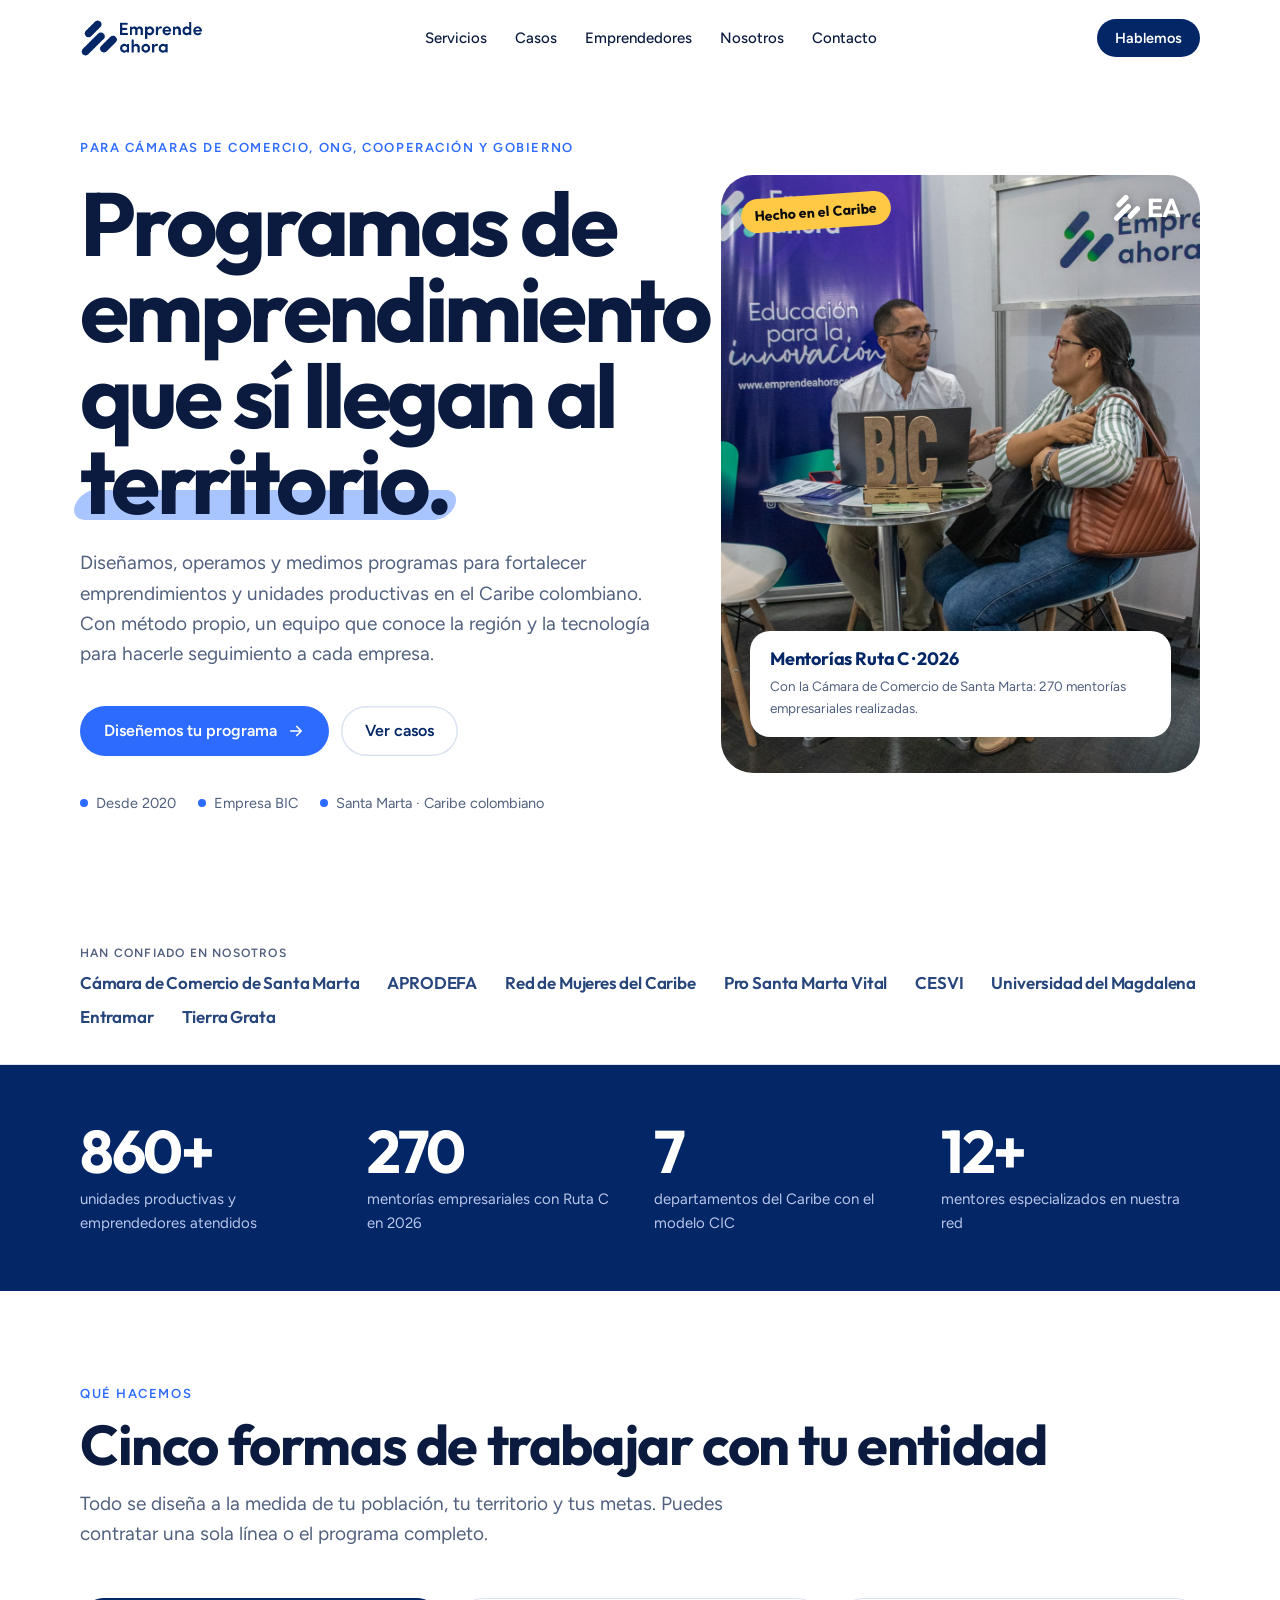
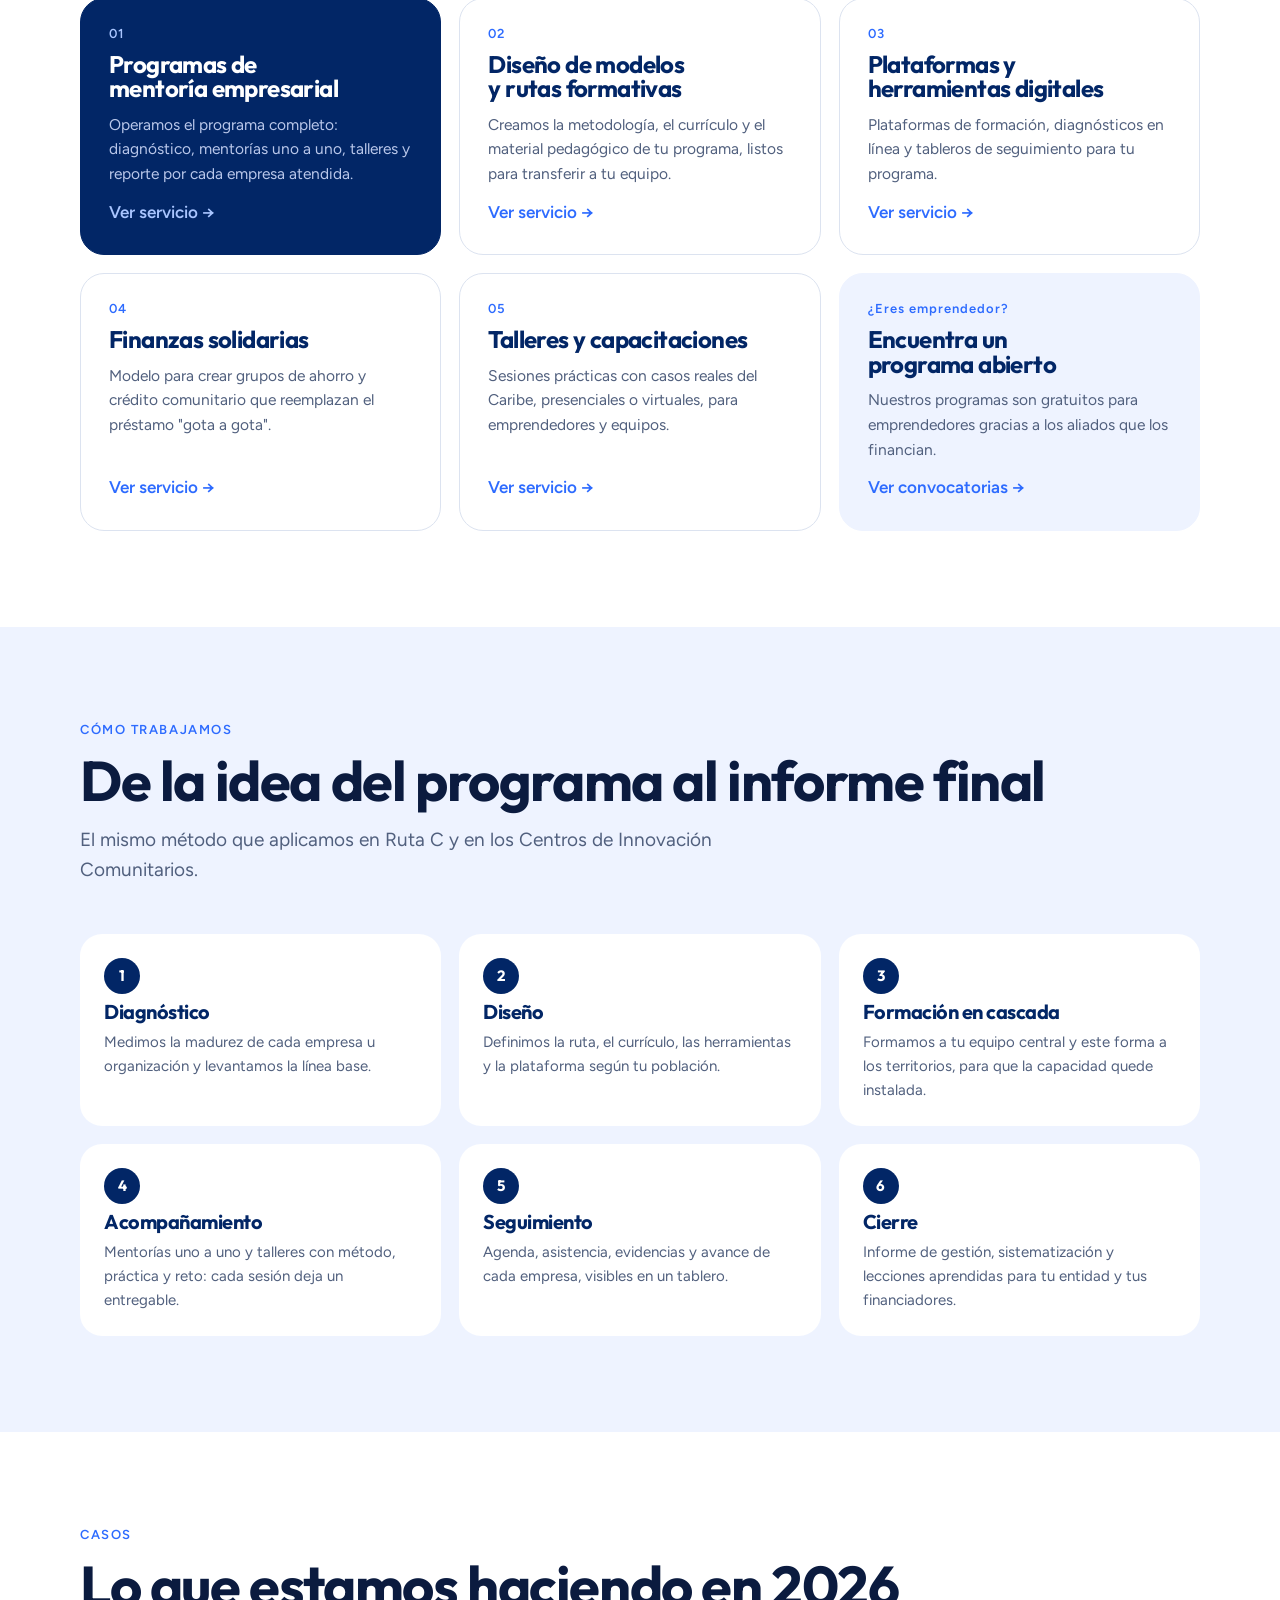
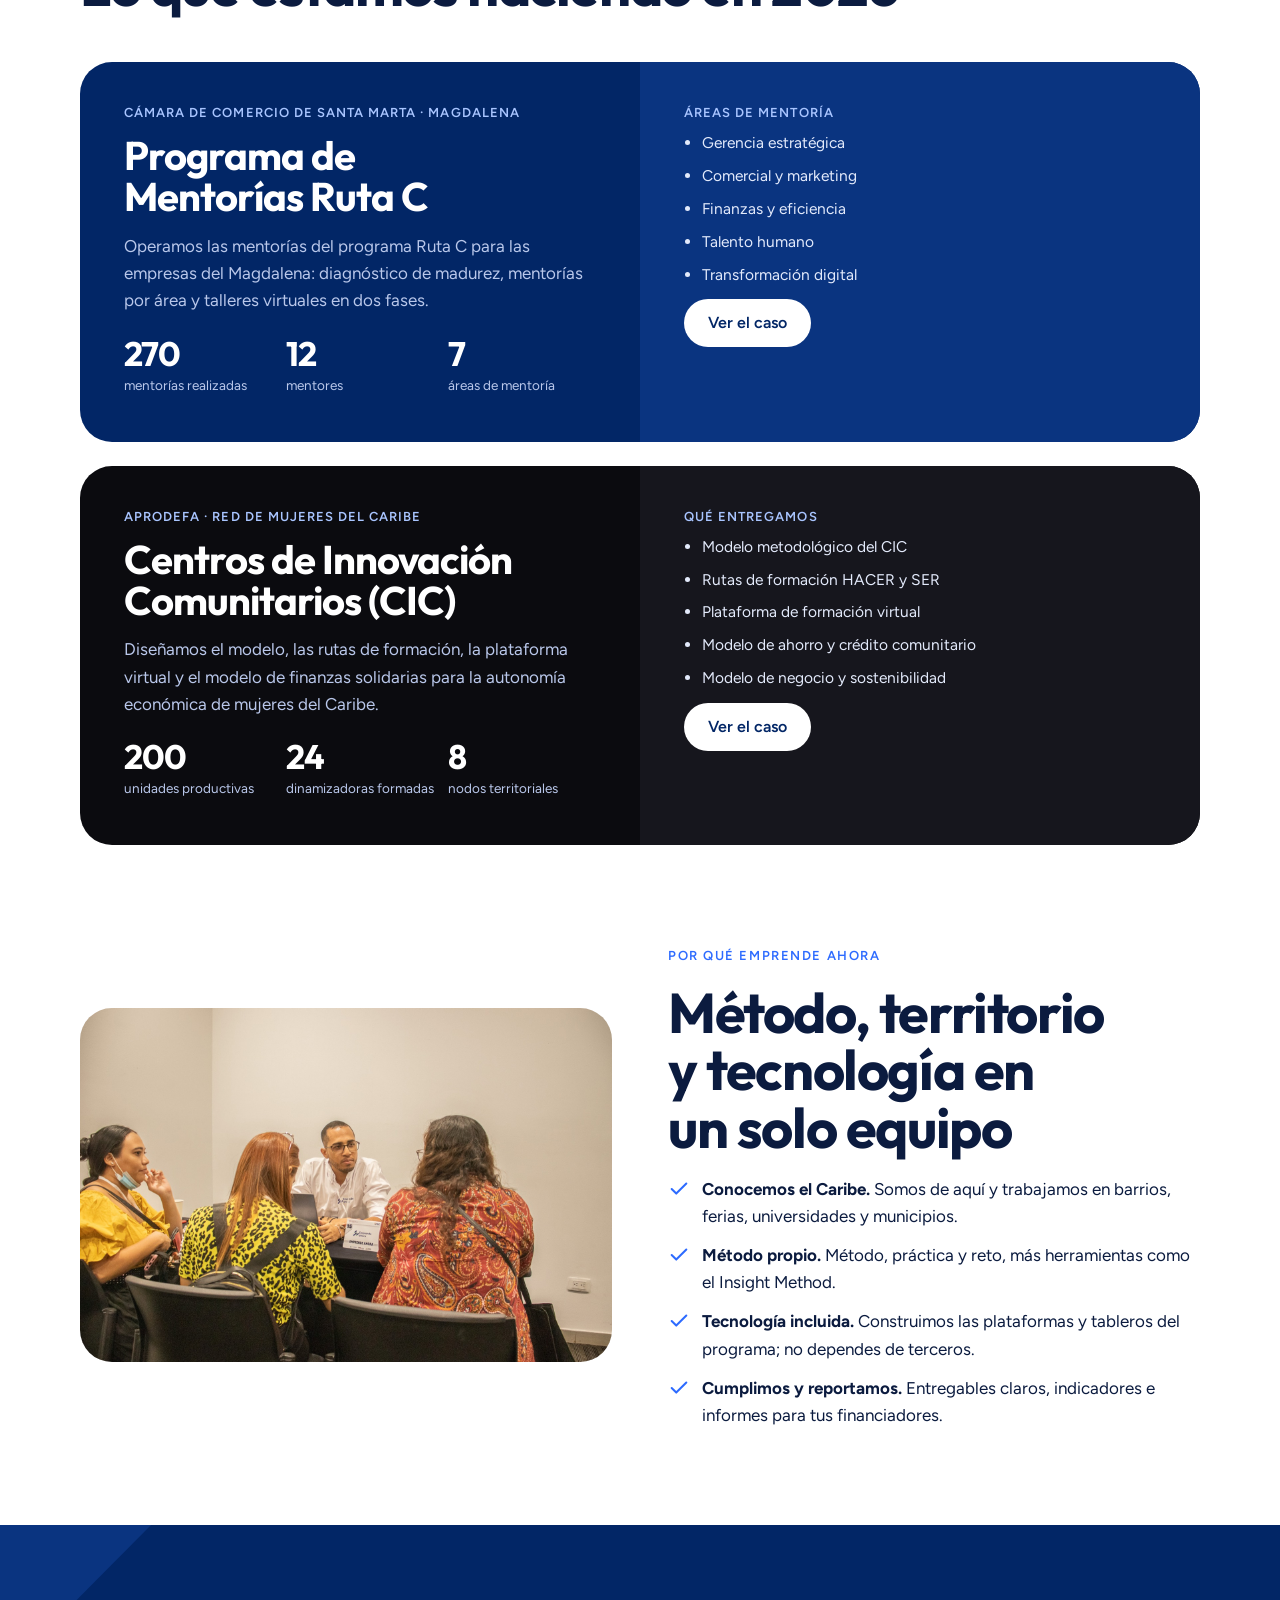
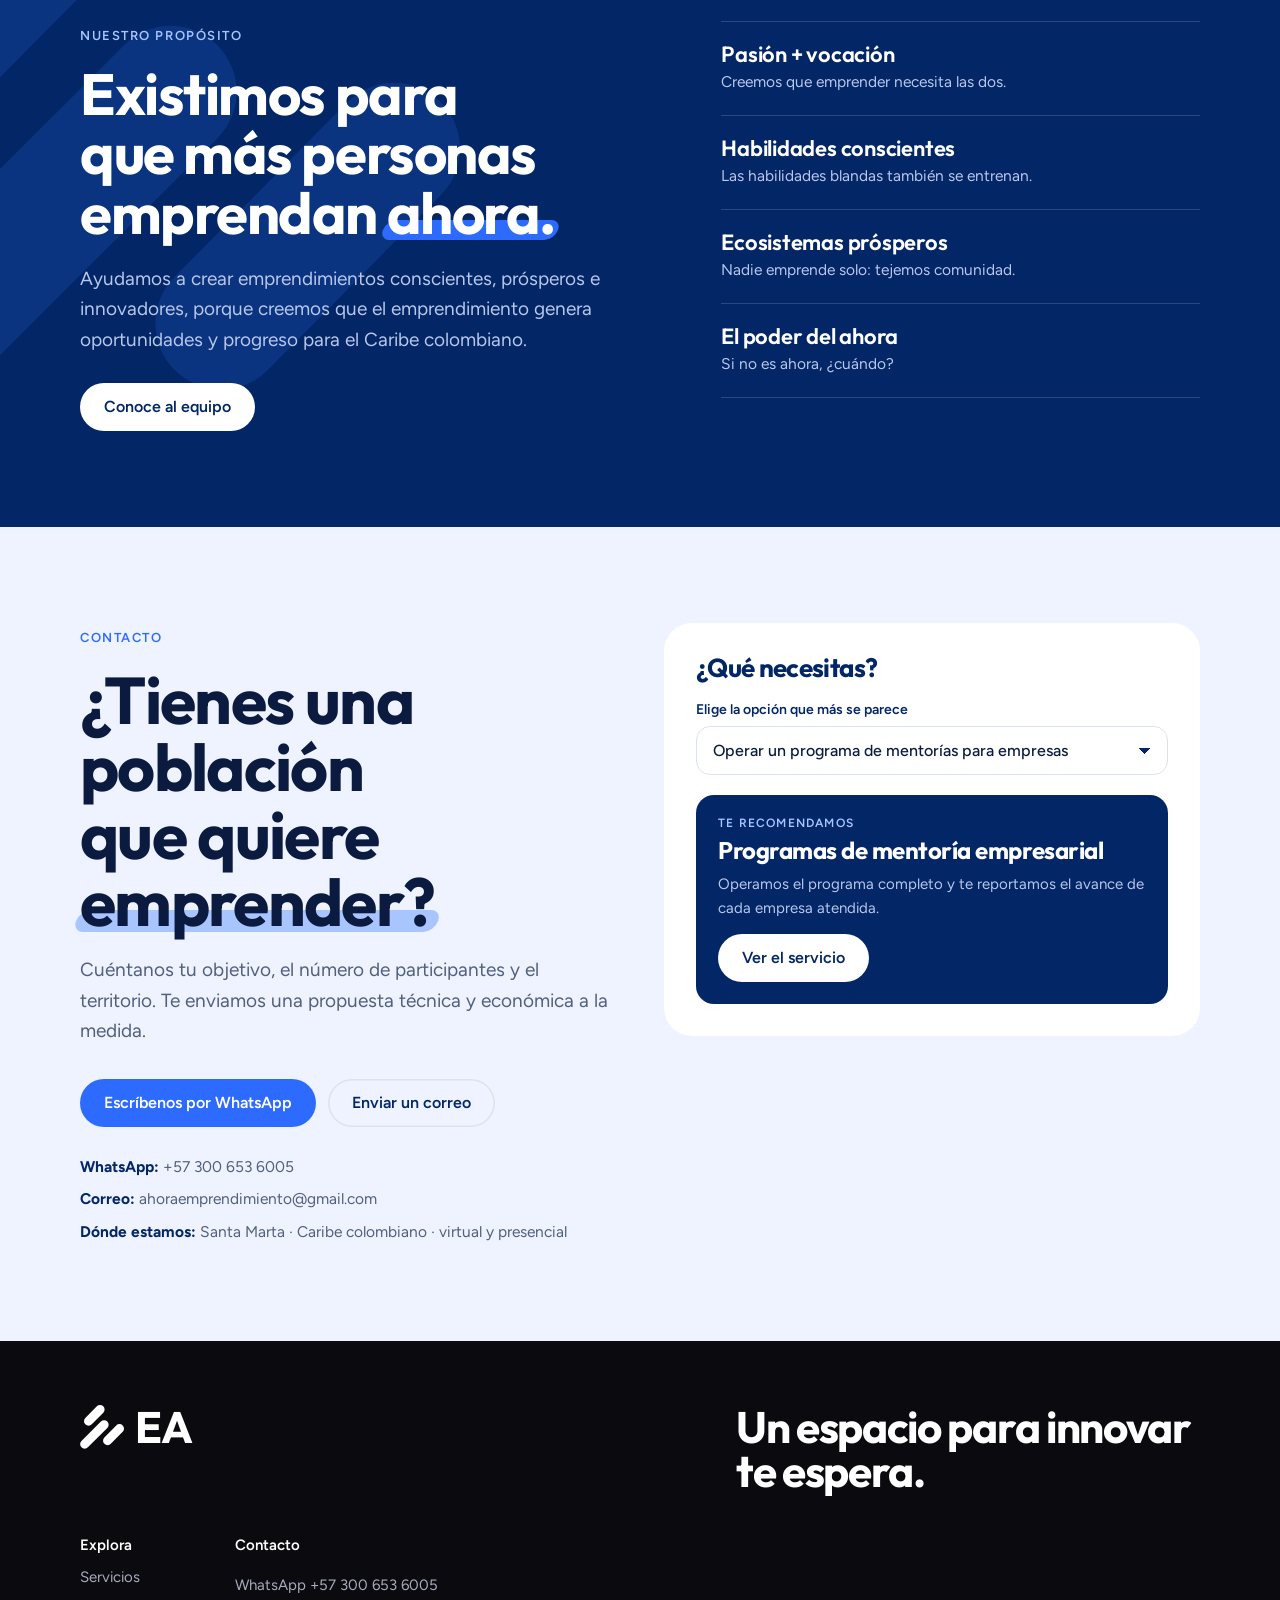
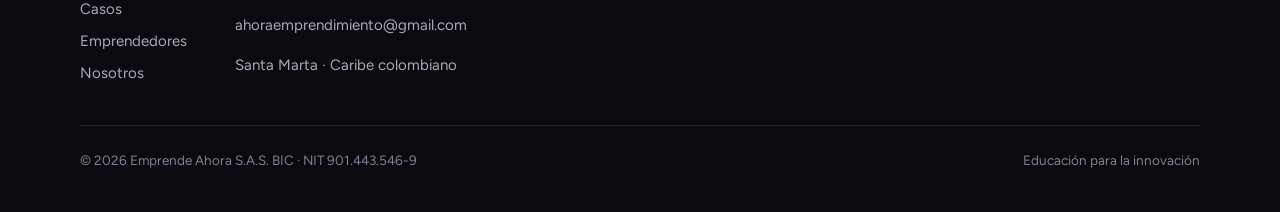
==== commit 1a8ad4bc: "Web v4: enfoque en entidades, servicios, casos Ruta C y CIC, emprendedores y equipo base Co-Authored" ====
--- a/index.html
+++ b/index.html
@@ -3,10 +3,10 @@
 <head>
 <meta charset="utf-8">
 <meta name="viewport" content="width=device-width, initial-scale=1, viewport-fit=cover">
-<title>Emprende Ahora · Un espacio para innovar te espera</title>
-<meta name="description" content="Acompañamos a emprendedores y entidades del Caribe colombiano con mentorías, talleres y programas para crear emprendimientos conscientes, prósperos e innovadores.">
-<meta property="og:title" content="Emprende Ahora · Un espacio para innovar te espera">
-<meta property="og:description" content="Acompañamos a emprendedores y entidades del Caribe colombiano con mentorías, talleres y programas para crear emprendimientos conscientes, prósperos e innovadores.">
+<title>Emprende Ahora · Programas de emprendimiento que llegan al territorio</title>
+<meta name="description" content="Diseñamos, operamos y medimos programas de emprendimiento y fortalecimiento empresarial para cámaras de comercio, ONG, cooperación y gobierno en el Caribe colombiano.">
+<meta property="og:title" content="Emprende Ahora · Programas de emprendimiento que llegan al territorio">
+<meta property="og:description" content="Diseñamos, operamos y medimos programas de emprendimiento y fortalecimiento empresarial para cámaras de comercio, ONG, cooperación y gobierno en el Caribe colombiano.">
 <meta property="og:type" content="website">
 <meta property="og:image" content="https://emprendeahora.github.io/assets/fotos/mentoria-grupo.jpg">
 <meta name="theme-color" content="#022666">
@@ -40,12 +40,13 @@
   <div class="wrap">
     <a class="logo" href="index.html" aria-label="Emprende Ahora, inicio"><img src="assets/logo-navy.png" alt="Emprende Ahora" width="410" height="124"></a>
     <ul id="menu">
-      <li><a href="programas.html">Programas</a></li>
-      <li><a href="entidades.html">Entidades</a></li>
+      <li><a href="servicios.html">Servicios</a></li>
+      <li><a href="casos.html">Casos</a></li>
+      <li><a href="emprendedores.html">Emprendedores</a></li>
       <li><a href="nosotros.html">Nosotros</a></li>
       <li><a href="index.html#contacto">Contacto</a></li>
     </ul>
-    <a class="btn btn-navy" href="index.html#contacto">Quiero emprender</a>
+    <a class="btn btn-navy" href="index.html#contacto">Hablemos</a>
     <button class="menu-btn" id="menuBtn" type="button" aria-label="Abrir menú" aria-expanded="false" aria-controls="menu"><span></span><span></span><span></span></button>
   </div>
 </header>
@@ -54,62 +55,61 @@
 <section class="hero">
   <div class="wrap">
     <div>
-      <span class="eyebrow">Educación para la innovación · Caribe colombiano</span>
-      <h1 style="margin-top:20px">Un espacio para innovar te <span class="mk">espera.</span></h1>
-      <p class="lede">Te acompañamos a convertir tu idea en un negocio que vende. Con mentores que conocen el Caribe, un método probado y retos reales desde la primera semana.</p>
+      <span class="eyebrow">Para cámaras de comercio, ONG, cooperación y gobierno</span>
+      <h1 style="margin-top:20px">Programas de emprendimiento que sí llegan al <span class="mk">territorio.</span></h1>
+      <p class="lede">Diseñamos, operamos y medimos programas para fortalecer emprendimientos y unidades productivas en el Caribe colombiano. Con método propio, un equipo que conoce la región y la tecnología para hacerle seguimiento a cada empresa.</p>
       <div class="ctas">
-        <a class="btn btn-vivo" href="#etapas">Empieza ahora <svg width="18" height="18" aria-hidden="true"><use href="#i-arrow"/></svg></a>
-        <a class="btn btn-ghost" href="entidades.html">Soy una entidad</a>
-      </div>
-      <div class="meta"><span>Virtual y presencial</span><span>Desde 2020</span><span>Empresa BIC</span></div>
+        <a class="btn btn-vivo" href="index.html#contacto">Diseñemos tu programa <svg width="18" height="18" aria-hidden="true"><use href="#i-arrow"/></svg></a>
+        <a class="btn btn-ghost" href="casos.html">Ver casos</a>
+      </div>
+      <div class="meta"><span>Desde 2020</span><span>Empresa BIC</span><span>Santa Marta · Caribe colombiano</span></div>
     </div>
     <figure class="photo hero-photo">
       <img src="assets/fotos/mentoria-stand.jpg" alt="Mentor de Emprende Ahora asesorando a una emprendedora en una feria empresarial" width="1066" height="1600">
       <span class="sticker">Hecho en el Caribe</span>
       <span class="ea lock" aria-hidden="true"><svg><use href="#sym"/></svg>EA</span>
-      <div class="card"><b>Mentorías uno a uno</b><span>Sesiones donde trabajas tu negocio con un mentor, no solo escuchas teoría.</span></div>
+      <div class="card"><b>Mentorías Ruta C · 2026</b><span>Con la Cámara de Comercio de Santa Marta: 270 mentorías empresariales realizadas.</span></div>
     </figure>
   </div>
 </section>
 
+<section class="allies" aria-label="Aliados">
+  <div class="wrap">
+    <small>Han confiado en nosotros</small>
+    <span>Cámara de Comercio de Santa Marta</span>
+    <span>APRODEFA</span>
+    <span>Red de Mujeres del Caribe</span>
+    <span>Pro Santa Marta Vital</span>
+    <span>CESVI</span>
+    <span>Universidad del Magdalena</span>
+    <span>Entramar</span>
+    <span>Tierra Grata</span>
+  </div>
+</section>
+
 <section class="stats" aria-label="Nuestro impacto">
   <div class="wrap">
-    <div class="stat"><b>270</b><span>mentorías empresariales realizadas en 2026</span></div>
-    <div class="stat"><b>200</b><span>prestadores turísticos del Magdalena formados con Pro Santa Marta Vital</span></div>
-    <div class="stat"><b>60</b><span>mujeres emprendedoras de Santa Marta acompañadas con Entramar</span></div>
-    <div class="stat"><b>6+</b><span>años creando espacios para emprender en el Caribe</span></div>
-  </div>
-</section>
-
-<section id="etapas">
+    <div class="stat"><b>860+</b><span>unidades productivas y emprendedores atendidos</span></div>
+    <div class="stat"><b>270</b><span>mentorías empresariales con Ruta C en 2026</span></div>
+    <div class="stat"><b>7</b><span>departamentos del Caribe con el modelo CIC</span></div>
+    <div class="stat"><b>12+</b><span>mentores especializados en nuestra red</span></div>
+  </div>
+</section>
+
+<section aria-labelledby="svc-t">
   <div class="wrap">
     <div class="head">
-      <span class="eyebrow">¿En qué etapa estás?</span>
-      <h2 class="h2">Empieza desde donde estás</h2>
-      <p class="lede">No importa si apenas tienes ganas o si ya vendes. Cada etapa tiene un acompañamiento distinto.</p>
-    </div>
-    <div class="stages">
-      <a class="stage" href="programas.html#potencial">
-        <span class="ic" style="background:var(--niebla);color:var(--navy)"><svg aria-hidden="true"><use href="#i-bulb"/></svg></span>
-        <span class="who">Emprendedor potencial</span>
-        <h3>Quiero emprender, pero no sé en qué</h3>
-        <p>Descubre tu vocación, encuentra oportunidades en tu entorno y aterriza una idea de negocio desde cero.</p>
-        <span class="go">Ver programa →</span>
-      </a>
-      <a class="stage" href="programas.html#novato">
-        <span class="ic" style="background:var(--vivo);color:#fff"><svg aria-hidden="true"><use href="#i-rocket"/></svg></span>
-        <span class="who">Novato y principiante</span>
-        <h3>Tengo una idea o ya vendo un poco</h3>
-        <p>Valida con clientes reales, crea tu primer producto vendible y construye una marca que conecte.</p>
-        <span class="go">Ver programa →</span>
-      </a>
-      <a class="stage" href="entidades.html">
-        <span class="ic" style="background:var(--navy);color:#fff"><svg aria-hidden="true"><use href="#i-build"/></svg></span>
-        <span class="who">Entidades</span>
-        <h3>Quiero impulsar emprendedores</h3>
-        <p>Universidades, cámaras de comercio, alcaldías y ONG: diseñamos y operamos programas para tu población.</p>
-        <span class="go">Ver servicios →</span>
-      </a>
+      <span class="eyebrow">Qué hacemos</span>
+      <h2 class="h2" id="svc-t">Cinco formas de trabajar con tu entidad</h2>
+      <p class="lede">Todo se diseña a la medida de tu población, tu territorio y tus metas. Puedes contratar una sola línea o el programa completo.</p>
+    </div>
+    <div class="svc-list">
+      <a class="svc-card dark" href="servicios.html#mentorias"><span class="n">01</span><h3>Programas de mentoría empresarial</h3><p>Operamos el programa completo: diagnóstico, mentorías uno a uno, talleres y reporte por cada empresa atendida.</p><span class="go">Ver servicio →</span></a>
+      <a class="svc-card" href="servicios.html#modelos"><span class="n">02</span><h3>Diseño de modelos y rutas formativas</h3><p>Creamos la metodología, el currículo y el material pedagógico de tu programa, listos para transferir a tu equipo.</p><span class="go">Ver servicio →</span></a>
+      <a class="svc-card" href="servicios.html#digital"><span class="n">03</span><h3>Plataformas y herramientas digitales</h3><p>Plataformas de formación, diagnósticos en línea y tableros de seguimiento para tu programa.</p><span class="go">Ver servicio →</span></a>
+      <a class="svc-card" href="servicios.html#finanzas"><span class="n">04</span><h3>Finanzas solidarias</h3><p>Modelo para crear grupos de ahorro y crédito comunitario que reemplazan el préstamo "gota a gota".</p><span class="go">Ver servicio →</span></a>
+      <a class="svc-card" href="servicios.html#talleres"><span class="n">05</span><h3>Talleres y capacitaciones</h3><p>Sesiones prácticas con casos reales del Caribe, presenciales o virtuales, para emprendedores y equipos.</p><span class="go">Ver servicio →</span></a>
+      <a class="svc-card" href="emprendedores.html" style="background:var(--niebla);border-color:var(--niebla)"><span class="n">¿Eres emprendedor?</span><h3>Encuentra un programa abierto</h3><p>Nuestros programas son gratuitos para emprendedores gracias a los aliados que los financian.</p><span class="go">Ver convocatorias →</span></a>
     </div>
   </div>
 </section>
@@ -117,67 +117,69 @@
 <section class="programs" aria-labelledby="como-t">
   <div class="wrap">
     <div class="head">
-      <span class="eyebrow">Cómo funciona</span>
-      <h2 class="h2" id="como-t">Así trabajamos contigo</h2>
-      <p class="lede">Sin letra pequeña. Desde el primer mensaje sabes qué viene, cuánto dura y qué te llevas.</p>
-    </div>
-    <ol class="how how-list">
-      <li><span class="t">Gratis · 20 min</span><h3>Diagnóstico</h3><p>Nos cuentas en qué punto está tu idea o tu negocio. Te decimos con honestidad qué necesitas, aunque no sea con nosotros.</p></li>
-      <li><span class="t">1 semana</span><h3>Tu ruta</h3><p>Armamos un plan con los servicios que te sirven y te enviamos tiempos e inversión por escrito.</p></li>
-      <li><span class="t">4 a 13 semanas</span><h3>Método, práctica y reto</h3><p>Cada semana aprendes una herramienta, la aplicas a tu negocio y cumples un reto con un entregable claro.</p></li>
-      <li><span class="t">Al cierre</span><h3>Resultado</h3><p>Terminas con algo concreto: tu modelo de negocio, un prototipo probado o tu marca lista para salir a vender.</p></li>
+      <span class="eyebrow">Cómo trabajamos</span>
+      <h2 class="h2" id="como-t">De la idea del programa al informe final</h2>
+      <p class="lede">El mismo método que aplicamos en Ruta C y en los Centros de Innovación Comunitarios.</p>
+    </div>
+    <ol class="steps6">
+      <li><h3>Diagnóstico</h3><p>Medimos la madurez de cada empresa u organización y levantamos la línea base.</p></li>
+      <li><h3>Diseño</h3><p>Definimos la ruta, el currículo, las herramientas y la plataforma según tu población.</p></li>
+      <li><h3>Formación en cascada</h3><p>Formamos a tu equipo central y este forma a los territorios, para que la capacidad quede instalada.</p></li>
+      <li><h3>Acompañamiento</h3><p>Mentorías uno a uno y talleres con método, práctica y reto: cada sesión deja un entregable.</p></li>
+      <li><h3>Seguimiento</h3><p>Agenda, asistencia, evidencias y avance de cada empresa, visibles en un tablero.</p></li>
+      <li><h3>Cierre</h3><p>Informe de gestión, sistematización y lecciones aprendidas para tu entidad y tus financiadores.</p></li>
     </ol>
   </div>
 </section>
 
-<section aria-labelledby="campo-t">
+<section aria-labelledby="casos-t">
+  <div class="wrap">
+    <div class="head">
+      <span class="eyebrow">Casos</span>
+      <h2 class="h2" id="casos-t">Lo que estamos haciendo en 2026</h2>
+    </div>
+    <article class="case-hero">
+      <div class="txt">
+        <span class="who">Cámara de Comercio de Santa Marta · Magdalena</span>
+        <h3>Programa de Mentorías Ruta C</h3>
+        <p>Operamos las mentorías del programa Ruta C para las empresas del Magdalena: diagnóstico de madurez, mentorías por área y talleres virtuales en dos fases.</p>
+        <div class="nums"><div><b>270</b><span>mentorías realizadas</span></div><div><b>12</b><span>mentores</span></div><div><b>7</b><span>áreas de mentoría</span></div></div>
+      </div>
+      <div class="side">
+        <h4>Áreas de mentoría</h4>
+        <ul><li>Gerencia estratégica</li><li>Comercial y marketing</li><li>Finanzas y eficiencia</li><li>Talento humano</li><li>Transformación digital</li></ul>
+        <a class="btn btn-white" href="casos.html#rutac">Ver el caso</a>
+      </div>
+    </article>
+    <article class="case-hero black">
+      <div class="txt">
+        <span class="who">APRODEFA · Red de Mujeres del Caribe</span>
+        <h3>Centros de Innovación Comunitarios (CIC)</h3>
+        <p>Diseñamos el modelo, las rutas de formación, la plataforma virtual y el modelo de finanzas solidarias para la autonomía económica de mujeres del Caribe.</p>
+        <div class="nums"><div><b>200</b><span>unidades productivas</span></div><div><b>24</b><span>dinamizadoras formadas</span></div><div><b>8</b><span>nodos territoriales</span></div></div>
+      </div>
+      <div class="side">
+        <h4>Qué entregamos</h4>
+        <ul><li>Modelo metodológico del CIC</li><li>Rutas de formación HACER y SER</li><li>Plataforma de formación virtual</li><li>Modelo de ahorro y crédito comunitario</li><li>Modelo de negocio y sostenibilidad</li></ul>
+        <a class="btn btn-white" href="casos.html#cic">Ver el caso</a>
+      </div>
+    </article>
+  </div>
+</section>
+
+<section aria-labelledby="campo-t" style="padding-top:0">
   <div class="wrap split">
     <figure class="photo"><img src="assets/fotos/mentoria-grupo.jpg" alt="Mentoría grupal con emprendedoras en Santa Marta" width="1600" height="1066" loading="lazy"></figure>
     <div>
-      <span class="eyebrow">En el territorio</span>
-      <h2 class="h2" id="campo-t" style="margin-top:16px">Mentores que se sientan contigo</h2>
-      <p class="lede" style="margin-top:18px">Somos un equipo del Caribe que trabaja en ferias, barrios, universidades y en línea. Conocemos el contexto de quien emprende aquí porque también emprendemos aquí.</p>
+      <span class="eyebrow">Por qué Emprende Ahora</span>
+      <h2 class="h2" id="campo-t" style="margin-top:16px">Método, territorio y tecnología en un solo equipo</h2>
       <ul class="checks">
-        <li><svg aria-hidden="true"><use href="#i-check"/></svg><span>Sesiones uno a uno y en grupo, presenciales o virtuales.</span></li>
-        <li><svg aria-hidden="true"><use href="#i-check"/></svg><span>Herramientas propias como el Insight Method para entender a tu cliente.</span></li>
-        <li><svg aria-hidden="true"><use href="#i-check"/></svg><span>Informe de avance al final de cada proceso.</span></li>
+        <li><svg aria-hidden="true"><use href="#i-check"/></svg><span><b>Conocemos el Caribe.</b> Somos de aquí y trabajamos en barrios, ferias, universidades y municipios.</span></li>
+        <li><svg aria-hidden="true"><use href="#i-check"/></svg><span><b>Método propio.</b> Método, práctica y reto, más herramientas como el Insight Method.</span></li>
+        <li><svg aria-hidden="true"><use href="#i-check"/></svg><span><b>Tecnología incluida.</b> Construimos las plataformas y tableros del programa; no dependes de terceros.</span></li>
+        <li><svg aria-hidden="true"><use href="#i-check"/></svg><span><b>Cumplimos y reportamos.</b> Entregables claros, indicadores e informes para tus financiadores.</span></li>
       </ul>
     </div>
-  </div>
-</section>
-
-<section class="methods" aria-labelledby="metodos-t">
-  <div class="wrap">
-    <div>
-      <span class="eyebrow" style="color:var(--cielo)">Nuestro método</span>
-      <h2 id="metodos-t" style="margin-top:16px">Método, práctica y <span class="mk">reto.</span></h2>
-      <p>Aprendes una metodología, la llevas a tu negocio y te retamos a aplicarla en poco tiempo y con un entregable claro. Nos apoyamos en estas herramientas, explicadas en palabras simples.</p>
-    </div>
-    <div class="cloud">
-      <span class="sticker s-w" style="--rot:-5deg">Lean Startup</span>
-      <span class="sticker s-v" style="--rot:3deg">Design Thinking</span>
-      <span class="sticker s-o" style="--rot:-2deg">Customer Development</span>
-      <span class="sticker s-n" style="--rot:4deg">Jobs To Be Done</span>
-      <span class="sticker s-s" style="--rot:-4deg">Insight Method</span>
-      <span class="sticker s-o" style="--rot:2deg">Testing Business Ideas</span>
-      <span class="sticker s-w" style="--rot:5deg">Business Blueprint</span>
-      <span class="sticker s-v" style="--rot:-3deg">Purpose-Driven Innovation</span>
-    </div>
-  </div>
-</section>
-
-<section aria-labelledby="exp-t">
-  <div class="wrap">
-    <div class="head">
-      <span class="eyebrow">Con quién hemos trabajado</span>
-      <h2 class="h2" id="exp-t">Resultados con aliados reales</h2>
-    </div>
-    <div class="cases">
-      <article class="case"><span class="who">Pro Santa Marta Vital</span><div class="big">200<small>prestadores de servicios turísticos del Magdalena</small></div><p>Entrenamientos en marketing digital, transformación digital, recursos humanos y liderazgo.</p></article>
-      <article class="case feature"><span class="who">Cámara de Comercio de Santa Marta</span><h3>Bootcamp para emprendedores</h3><p>Diseñamos y ejecutamos un bootcamp para acelerar las ideas de negocio de emprendedores de la ciudad.</p></article>
-      <article class="case"><span class="who">Entramar</span><div class="big">60<small>mujeres emprendedoras en Santa Marta</small></div><p>Asesorías y talleres de planificación para impulsar el autoempleo y la independencia económica.</p></article>
-    </div>
-    <p style="margin-top:28px"><a class="btn btn-ghost" href="entidades.html#experiencia">Ver toda nuestra experiencia →</a></p>
   </div>
 </section>
 
@@ -187,7 +189,7 @@
     <div>
       <span class="eyebrow">Nuestro propósito</span>
       <h2>Existimos para que más personas emprendan <span class="mk">ahora.</span></h2>
-      <p class="lede">Creemos que el emprendimiento genera nuevas oportunidades laborales y económicas, y trae progreso al Caribe colombiano. Por eso ayudamos a las personas a crear emprendimientos conscientes, prósperos e innovadores.</p>
+      <p class="lede">Ayudamos a crear emprendimientos conscientes, prósperos e innovadores, porque creemos que el emprendimiento genera oportunidades y progreso para el Caribe colombiano.</p>
       <p style="margin-top:28px"><a class="btn btn-white" href="nosotros.html">Conoce al equipo</a></p>
     </div>
     <div class="values">
@@ -199,23 +201,12 @@
   </div>
 </section>
 
-<section aria-label="Frases Emprende Ahora">
-  <div class="wrap">
-    <div class="quotes">
-      <div class="quote q1"><p>Mejor hecho que perfecto.</p><span>Crear</span></div>
-      <div class="quote q2"><p>Si lo puedes visionar, lo puedes inventar.</p><span>Innovación</span></div>
-      <div class="quote q3"><p>No sabes a dónde vas. Empieza igual.</p><span>Iniciativa</span></div>
-      <div class="quote q4"><p>¿Si no es ahora, cuándo?</p><span>Acción</span></div>
-    </div>
-  </div>
-</section>
-
 <section class="contact" id="contacto">
   <div class="wrap">
     <div>
       <span class="eyebrow">Contacto</span>
-      <h2 style="margin-top:16px">¿Quieres emprender? ¿Por qué no <span class="mk">ahora?</span></h2>
-      <p class="lede">Escríbenos y cuéntanos en qué punto estás. El diagnóstico es gratis y te respondemos con una ruta clara para empezar.</p>
+      <h2 style="margin-top:16px">¿Tienes una población que quiere <span class="mk">emprender?</span></h2>
+      <p class="lede">Cuéntanos tu objetivo, el número de participantes y el territorio. Te enviamos una propuesta técnica y económica a la medida.</p>
       <div class="ctas">
         <a class="btn btn-vivo" href="https://wa.me/573006536005" target="_blank" rel="noopener">Escríbenos por WhatsApp</a>
         <a class="btn btn-ghost" href="mailto:ahoraemprendimiento@gmail.com">Enviar un correo</a>
@@ -227,20 +218,20 @@
       </div>
     </div>
     <div class="diag">
-      <h3>Diagnóstico rápido</h3>
-      <label for="q-stage">¿En qué punto estás?
+      <h3>¿Qué necesitas?</h3>
+      <label for="q-stage">Elige la opción que más se parece
         <select id="q-stage">
-          <option value="idea">Quiero emprender, pero no tengo una idea clara</option>
-          <option value="tengo-idea">Tengo una idea y quiero validarla</option>
-          <option value="negocio">Ya tengo un negocio y necesito vender más</option>
-          <option value="entidad">Represento una universidad u organización</option>
+          <option value="operar">Operar un programa de mentorías para empresas</option>
+          <option value="disenar">Diseñar la metodología de un programa</option>
+          <option value="digital">Una plataforma o herramienta digital</option>
+          <option value="emprendedor">Soy emprendedor y busco apoyo</option>
         </select>
       </label>
       <div class="result" id="q-result" aria-live="polite">
         <small>Te recomendamos</small>
-        <b id="q-title">Emprendedor potencial</b>
-        <p id="q-text">Empieza con los webinars y una mentoría de ideación para descubrir qué negocio va contigo.</p>
-        <a class="btn btn-white" id="q-link" href="programas.html#potencial">Ver el programa</a>
+        <b id="q-title">Programas de mentoría empresarial</b>
+        <p id="q-text">Operamos el programa completo y te reportamos el avance de cada empresa atendida.</p>
+        <a class="btn btn-white" id="q-link" href="servicios.html#mentorias">Ver el servicio</a>
       </div>
     </div>
   </div>
@@ -255,7 +246,7 @@
       <p class="slogan">Un espacio para innovar te espera.</p>
     </div>
     <div class="cols">
-      <div><b>Explora</b><a href="programas.html">Programas</a><a href="entidades.html">Entidades</a><a href="nosotros.html">Nosotros</a></div>
+      <div><b>Explora</b><a href="servicios.html">Servicios</a><a href="casos.html">Casos</a><a href="emprendedores.html">Emprendedores</a><a href="nosotros.html">Nosotros</a></div>
       <div><b>Contacto</b><a href="https://wa.me/573006536005" target="_blank" rel="noopener">WhatsApp +57 300 653 6005</a><a href="mailto:ahoraemprendimiento@gmail.com">ahoraemprendimiento@gmail.com</a><span>Santa Marta · Caribe colombiano</span></div>
     </div>
     <div class="legal"><span>© 2026 Emprende Ahora S.A.S. BIC · NIT 901.443.546-9</span><span>Educación para la innovación</span></div>
--- a/assets/styles.css
+++ b/assets/styles.css
@@ -351,3 +351,56 @@
 }
 .contact .wrap>*,.hero .wrap>*,.split>*,.page-hero .wrap>*{min-width:0}
 .diag select{width:100%;max-width:100%;text-overflow:ellipsis}
+
+/* ===== v4: enfoque entidades ===== */
+.allies{padding-block:36px;border-bottom:1px solid var(--line)}
+.allies .wrap{display:flex;flex-wrap:wrap;align-items:center;gap:14px 28px}
+.allies small{font:600 12px/1 var(--f-body);letter-spacing:.1em;text-transform:uppercase;color:var(--muted);flex-basis:100%}
+.allies span{font:600 17px/1.2 var(--f-display);color:var(--navy);letter-spacing:-.01em;opacity:.85}
+.svc-list{display:grid;grid-template-columns:repeat(3,1fr);gap:18px}
+.svc-card{border:1.5px solid var(--line);border-radius:24px;padding:28px;display:flex;flex-direction:column;gap:12px;background:#fff;text-decoration:none;transition:border-color .2s,transform .2s}
+.svc-card:hover{border-color:var(--vivo);transform:translateY(-4px)}
+.svc-card .n{font:600 13px/1 var(--f-body);letter-spacing:.08em;color:var(--vivo)}
+.svc-card h3{font-size:24px;font-weight:700;color:var(--navy)}
+.svc-card p{color:var(--muted);font-size:15.5px;flex:1}
+.svc-card .go{font-weight:600;color:var(--vivo)}
+.svc-card.dark{background:var(--navy);border-color:var(--navy)}
+.svc-card.dark h3{color:#fff}.svc-card.dark p{color:#B9C7EA}.svc-card.dark .n,.svc-card.dark .go{color:var(--cielo)}
+.case-hero{display:grid;grid-template-columns:1fr 1fr;gap:0;border-radius:32px;overflow:hidden;background:var(--navy);color:#fff}
+.case-hero+.case-hero{margin-top:24px}
+.case-hero .txt{padding:44px;display:grid;gap:16px;align-content:start}
+.case-hero .who{font:600 13px/1 var(--f-body);letter-spacing:.08em;text-transform:uppercase;color:var(--cielo)}
+.case-hero h3{font-size:clamp(28px,3.4vw,40px);font-weight:700}
+.case-hero p{color:#B9C7EA}
+.case-hero .nums{display:grid;grid-template-columns:repeat(3,1fr);gap:14px;margin-top:6px}
+.case-hero .nums b{display:block;font:700 34px/1 var(--f-display);letter-spacing:-.03em;color:#fff}
+.case-hero .nums span{font-size:13.5px;color:#B9C7EA}
+.case-hero .side{background:var(--navy-2);padding:44px;display:grid;gap:12px;align-content:start}
+.case-hero .side h4{margin:0;font:600 13px/1 var(--f-body);letter-spacing:.08em;text-transform:uppercase;color:var(--cielo)}
+.case-hero .side ul{margin:0;padding-left:18px;display:grid;gap:8px;color:#E3EAFB;font-size:15.5px}
+.case-hero.black{background:var(--black)}.case-hero.black .side{background:#16161D}
+.case-hero a.btn{justify-self:start}
+.steps6{display:grid;grid-template-columns:repeat(3,1fr);gap:18px;counter-reset:s6;padding:0;margin:0}
+.steps6 li{list-style:none;background:#fff;border-radius:22px;padding:24px;display:grid;gap:8px;align-content:start}
+.steps6 li::before{counter-increment:s6;content:counter(s6);width:36px;height:36px;border-radius:99px;display:grid;place-items:center;background:var(--navy);color:#fff;font:700 15px/1 var(--f-display)}
+.steps6 h3{font-size:20px;font-weight:700;color:var(--navy)}
+.steps6 p{color:var(--muted);font-size:15px}
+.open-call{border-radius:28px;background:var(--sol);color:var(--black);padding:36px;display:grid;grid-template-columns:1fr auto;gap:24px;align-items:center}
+.open-call .tag{font:600 12px/1 var(--f-body);letter-spacing:.1em;text-transform:uppercase}
+.open-call h3{font-size:clamp(24px,3vw,34px);font-weight:700;margin-top:10px}
+.open-call p{margin-top:8px;max-width:60ch}
+@media (max-width:960px){
+  .svc-list,.steps6{grid-template-columns:1fr 1fr}
+  .case-hero,.open-call{grid-template-columns:1fr}
+}
+@media (max-width:560px){
+  .svc-list,.steps6{grid-template-columns:1fr}
+  .case-hero .txt,.case-hero .side,.open-call{padding:24px}
+  .case-hero .nums{grid-template-columns:1fr 1fr}
+}
+.team.team5{grid-template-columns:repeat(5,1fr)}
+@media (max-width:960px){.team.team5{grid-template-columns:1fr 1fr}}
+.topics.topics4{grid-template-columns:repeat(4,1fr)}
+.topics.topics4 .topic{background:#fff}
+@media (max-width:960px){.topics.topics4{grid-template-columns:1fr 1fr}}
+@media (max-width:560px){.topics.topics4{grid-template-columns:1fr}}
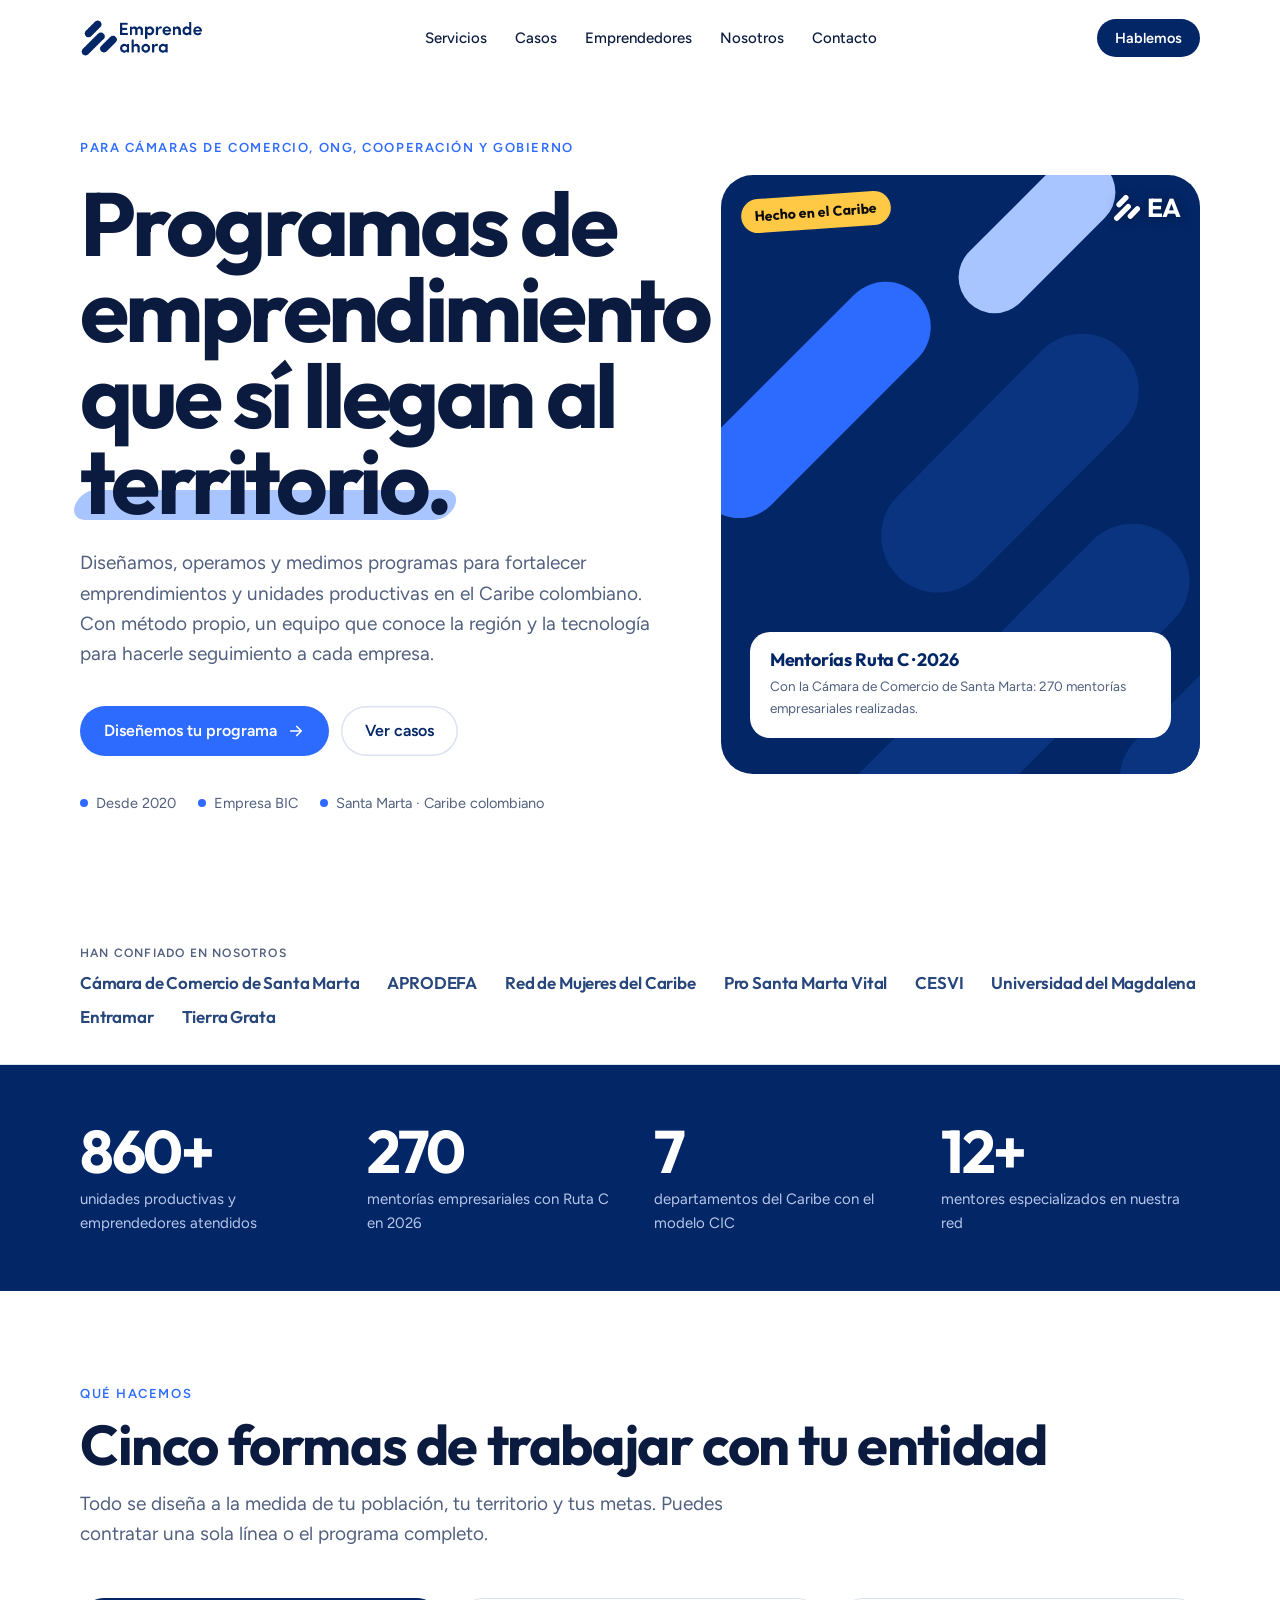
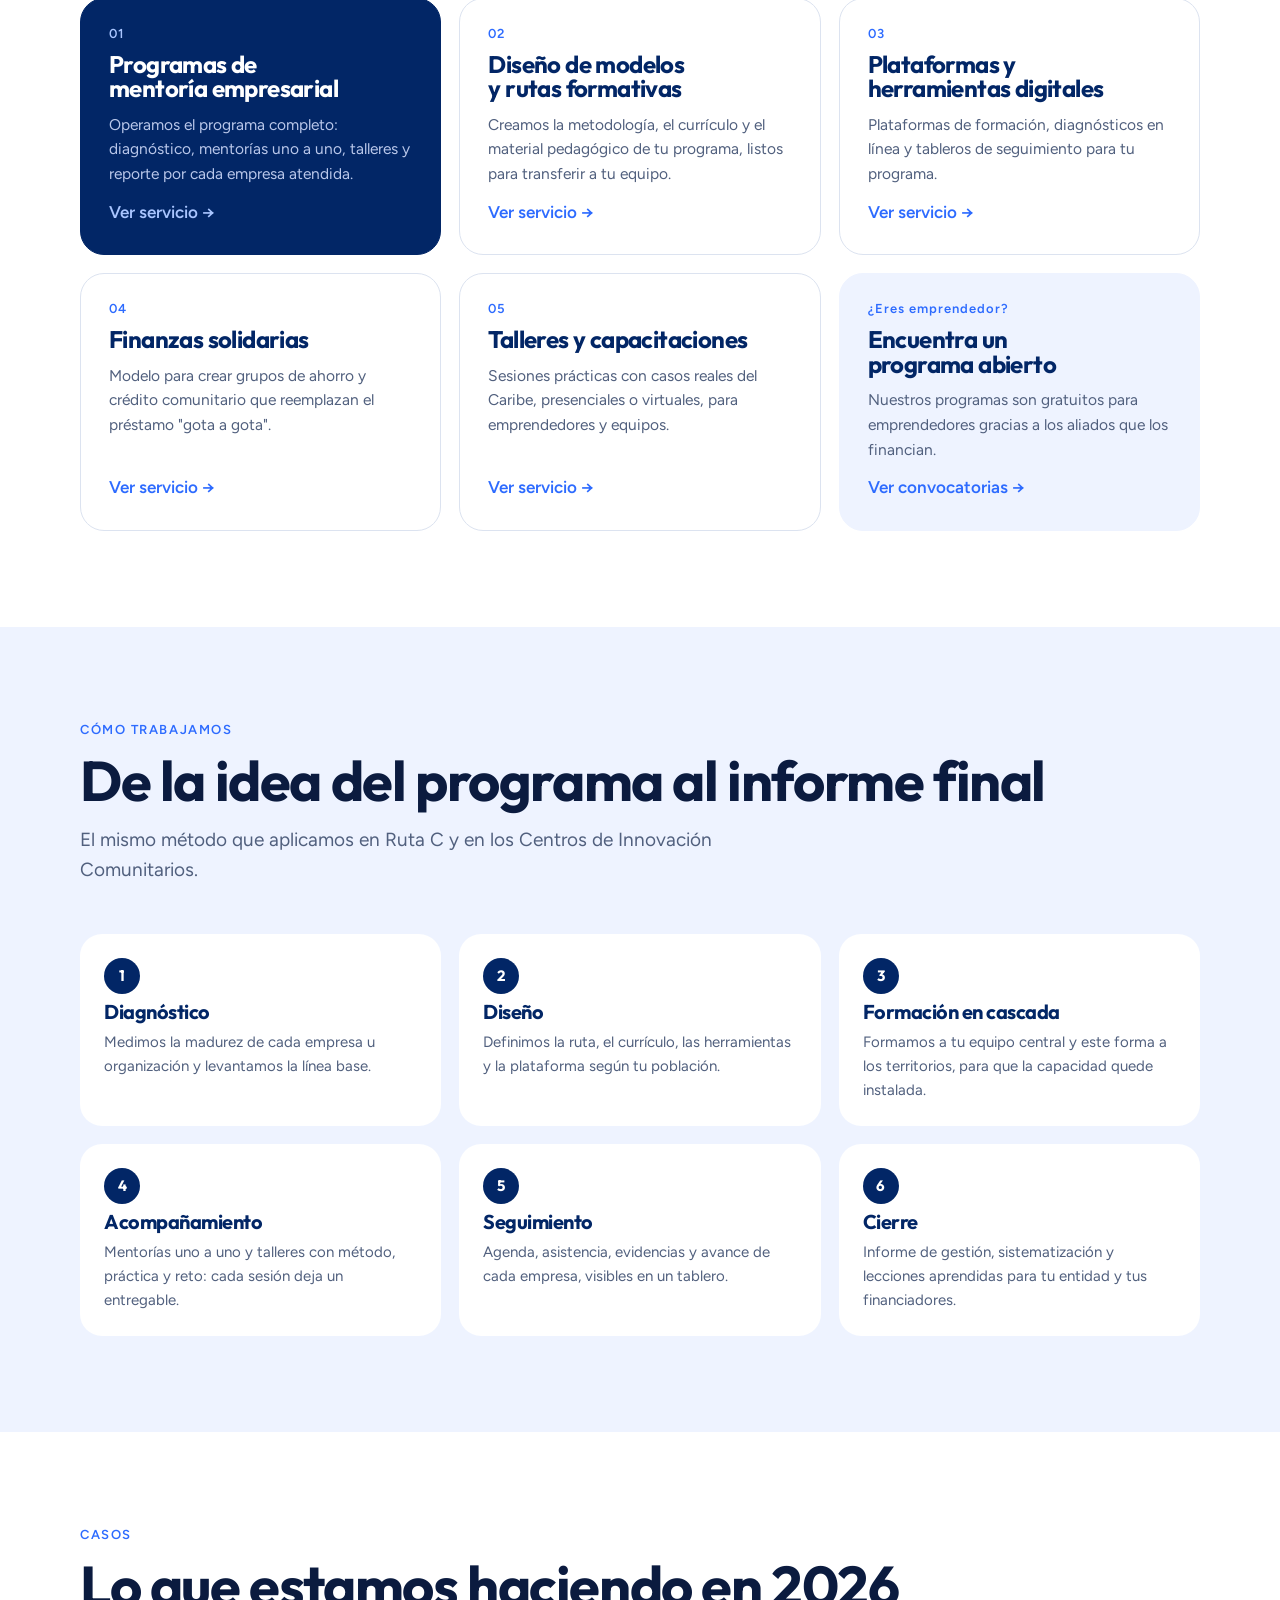
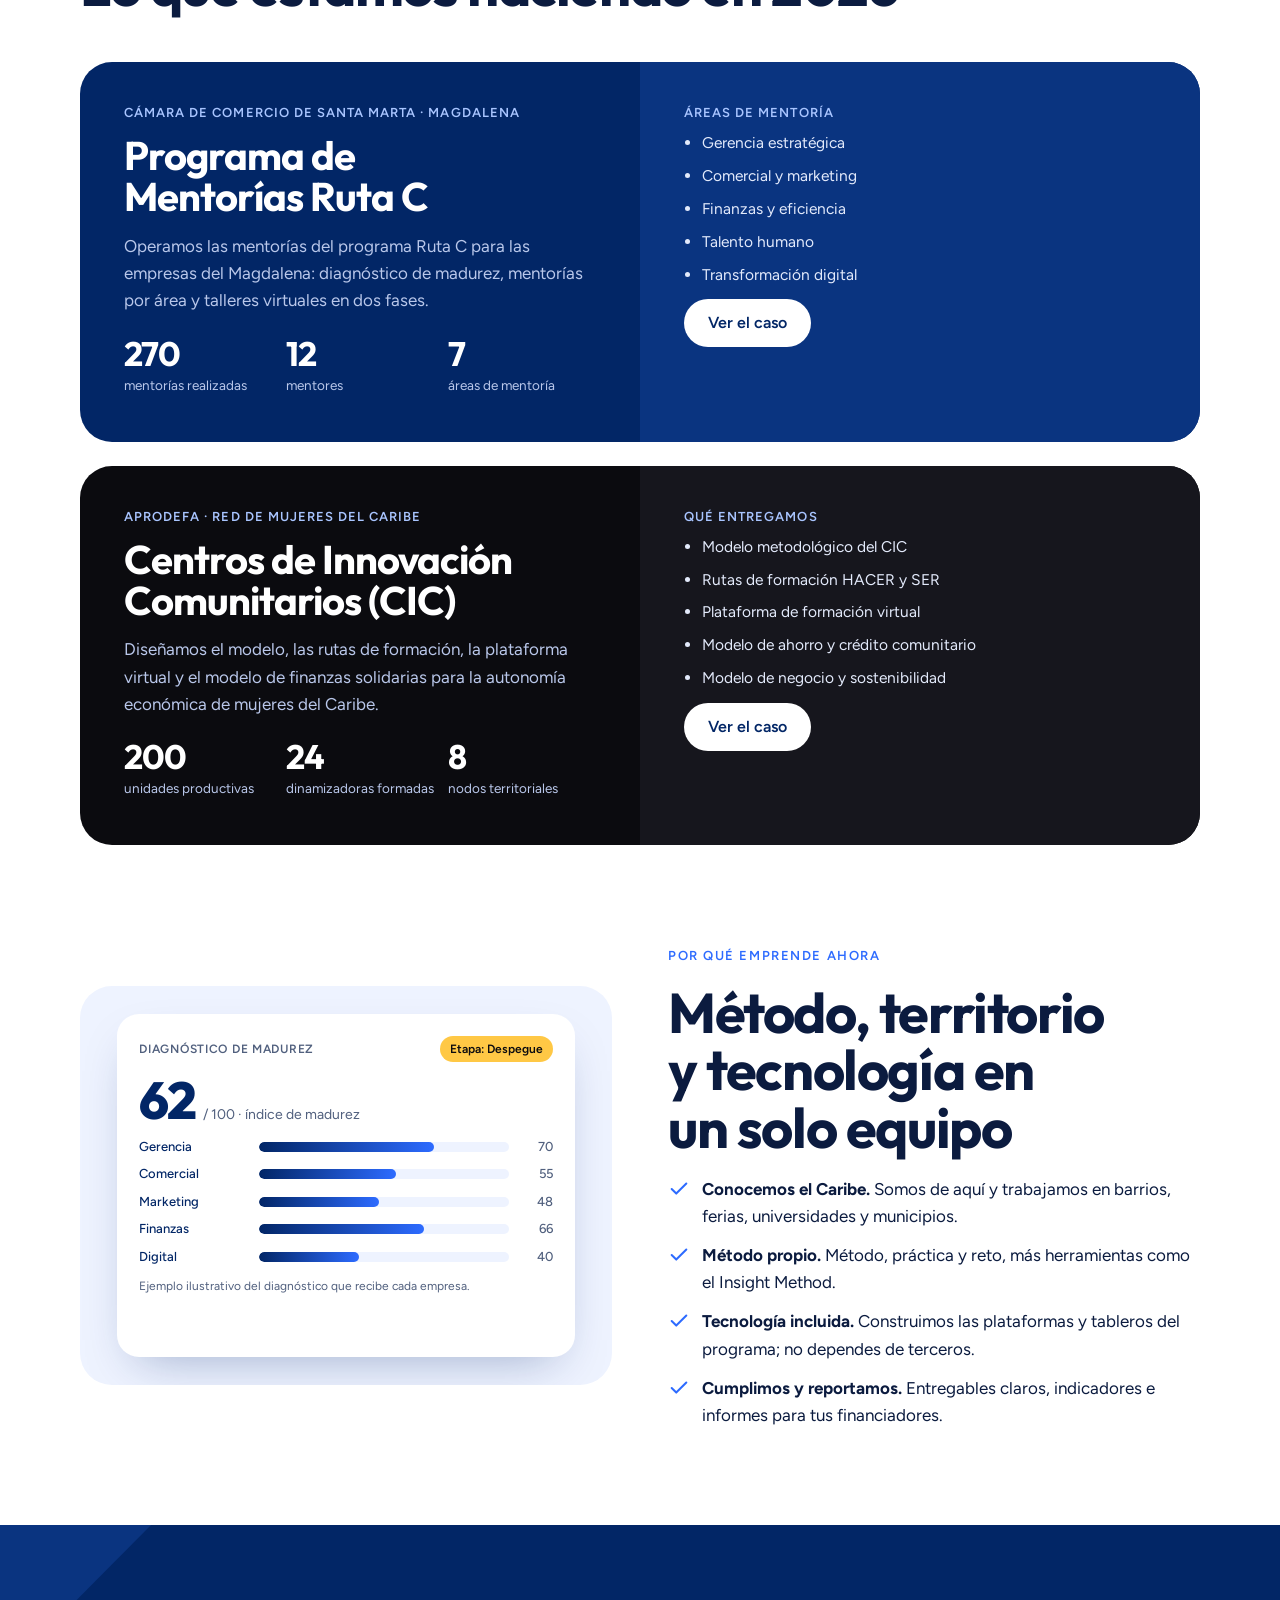
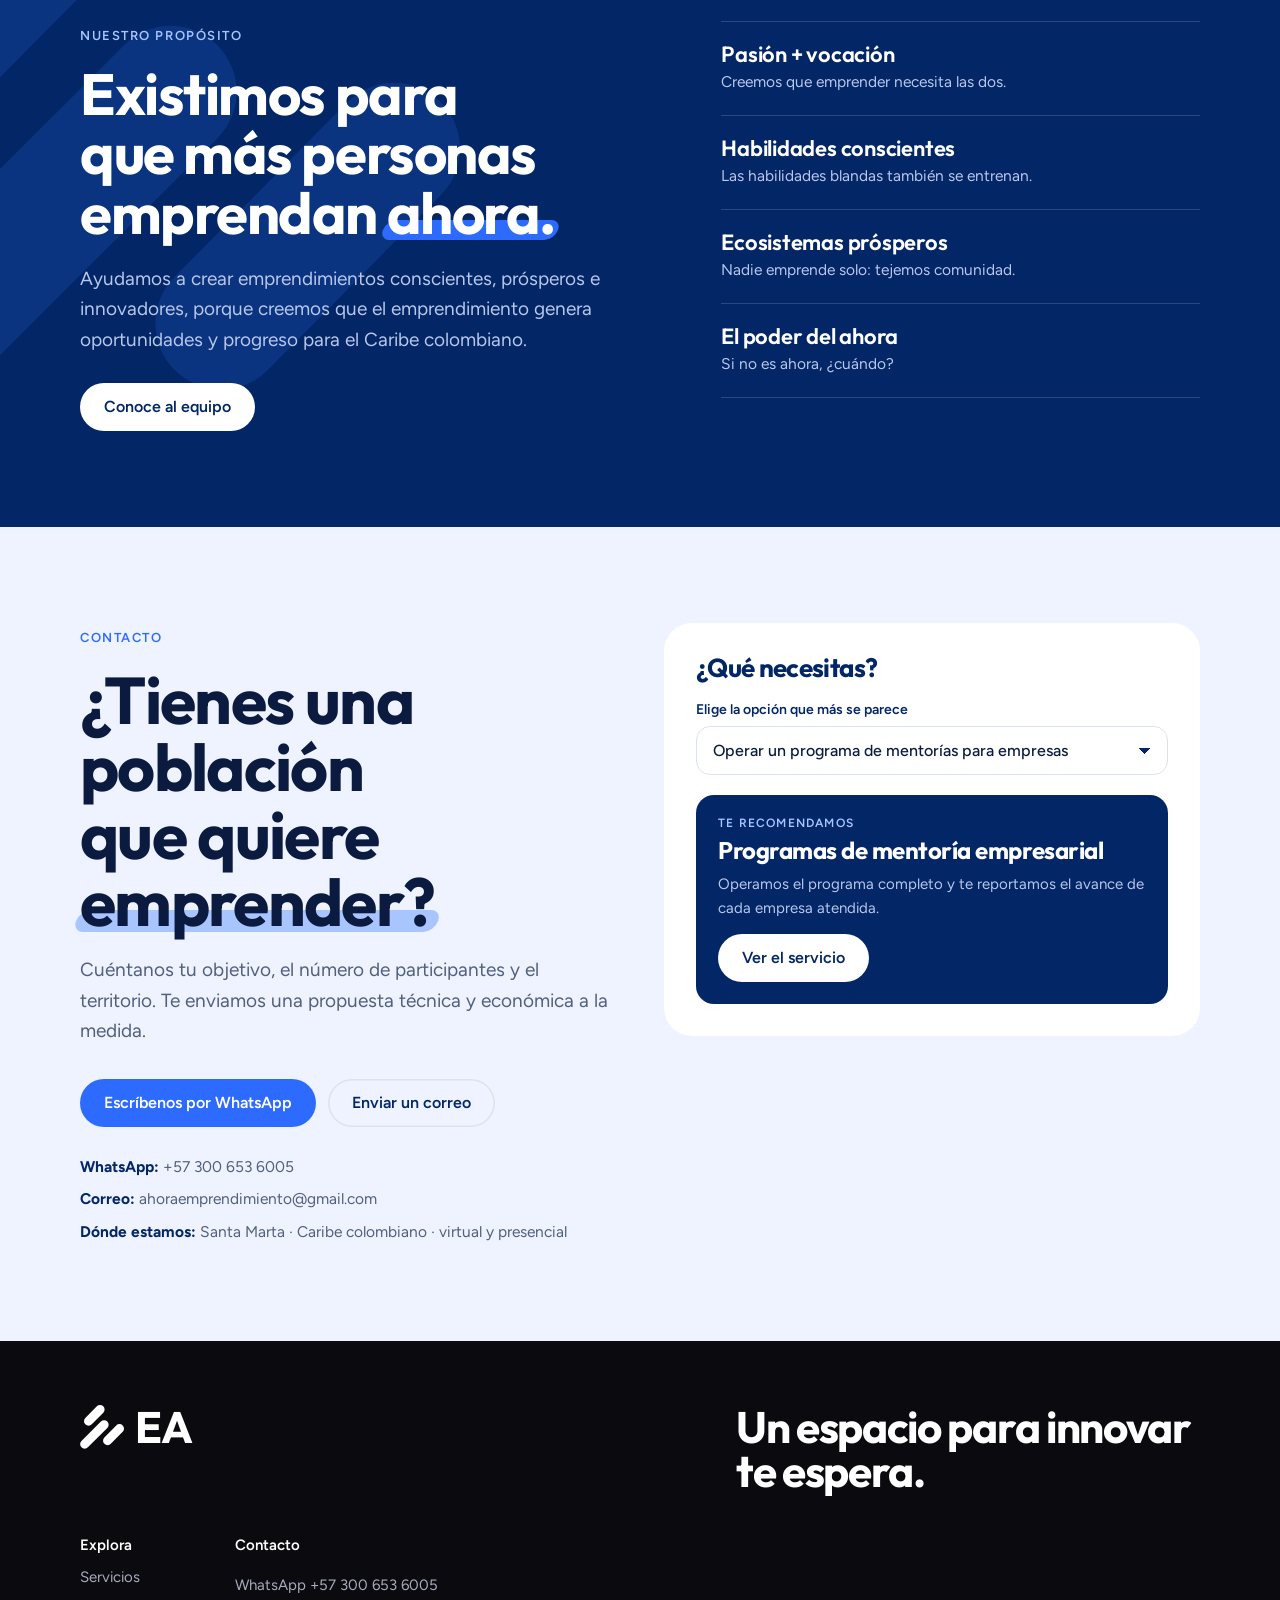
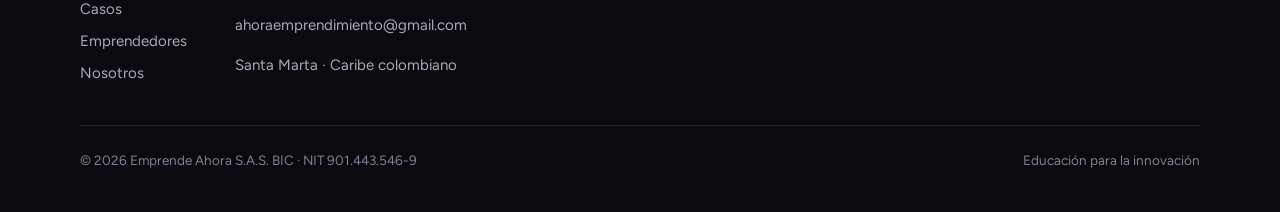
==== commit 96bf786b: "Web v5: gráficos de marca en lugar de fotos e imagen para compartir Co-Authored-By: Claude Opus 5.5 " ====
--- a/index.html
+++ b/index.html
@@ -8,13 +8,13 @@
 <meta property="og:title" content="Emprende Ahora · Programas de emprendimiento que llegan al territorio">
 <meta property="og:description" content="Diseñamos, operamos y medimos programas de emprendimiento y fortalecimiento empresarial para cámaras de comercio, ONG, cooperación y gobierno en el Caribe colombiano.">
 <meta property="og:type" content="website">
-<meta property="og:image" content="https://emprendeahora.github.io/assets/fotos/mentoria-grupo.jpg">
+<meta property="og:image" content="https://emprendeahora.github.io/assets/og.png">
 <meta name="theme-color" content="#022666">
 <link rel="icon" href="assets/favicon.svg" type="image/svg+xml">
 <link rel="preconnect" href="https://fonts.googleapis.com">
 <link rel="preconnect" href="https://fonts.gstatic.com" crossorigin>
 <link rel="stylesheet" href="https://fonts.googleapis.com/css2?family=Outfit:wght@400;600;700;800&family=Figtree:wght@400;500;600&display=swap">
-<link rel="stylesheet" href="assets/styles.css">
+<link rel="stylesheet" href="assets/styles.css?v=5">
 </head>
 <body>
 <svg width="0" height="0" style="position:absolute" aria-hidden="true">
@@ -64,8 +64,10 @@
       </div>
       <div class="meta"><span>Desde 2020</span><span>Empresa BIC</span><span>Santa Marta · Caribe colombiano</span></div>
     </div>
-    <figure class="photo hero-photo">
-      <img src="assets/fotos/mentoria-stand.jpg" alt="Mentor de Emprende Ahora asesorando a una emprendedora en una feria empresarial" width="1066" height="1600">
+    <figure class="art tall hero-photo" role="img" aria-label="Gráfico de la marca Emprende Ahora">
+      <svg class="symbig" aria-hidden="true"><use href="#sym"/></svg>
+      <span class="cap" style="--x:-12%;--y:30%;--w:62%;--h:15%;--c:var(--vivo)"></span>
+      <span class="cap" style="--x:46%;--y:4%;--w:40%;--h:12%;--c:var(--cielo)"></span>
       <span class="sticker">Hecho en el Caribe</span>
       <span class="ea lock" aria-hidden="true"><svg><use href="#sym"/></svg>EA</span>
       <div class="card"><b>Mentorías Ruta C · 2026</b><span>Con la Cámara de Comercio de Santa Marta: 270 mentorías empresariales realizadas.</span></div>
@@ -169,7 +171,18 @@
 
 <section aria-labelledby="campo-t" style="padding-top:0">
   <div class="wrap split">
-    <figure class="photo"><img src="assets/fotos/mentoria-grupo.jpg" alt="Mentoría grupal con emprendedoras en Santa Marta" width="1600" height="1066" loading="lazy"></figure>
+    <figure class="art niebla" role="img" aria-label="Ejemplo de diagnóstico de madurez empresarial">
+      <div class="mock">
+        <div class="top"><span>Diagnóstico de madurez</span><em>Etapa: Despegue</em></div>
+        <div class="score"><b>62</b><span>/ 100 · índice de madurez</span></div>
+        <div class="row"><span>Gerencia</span><i style="--p:70%"></i><span>70</span></div>
+        <div class="row"><span>Comercial</span><i style="--p:55%"></i><span>55</span></div>
+        <div class="row"><span>Marketing</span><i style="--p:48%"></i><span>48</span></div>
+        <div class="row"><span>Finanzas</span><i style="--p:66%"></i><span>66</span></div>
+        <div class="row"><span>Digital</span><i style="--p:40%"></i><span>40</span></div>
+        <p class="note">Ejemplo ilustrativo del diagnóstico que recibe cada empresa.</p>
+      </div>
+    </figure>
     <div>
       <span class="eyebrow">Por qué Emprende Ahora</span>
       <h2 class="h2" id="campo-t" style="margin-top:16px">Método, territorio y tecnología en un solo equipo</h2>
@@ -252,6 +265,6 @@
     <div class="legal"><span>© 2026 Emprende Ahora S.A.S. BIC · NIT 901.443.546-9</span><span>Educación para la innovación</span></div>
   </div>
 </footer>
-<script src="assets/main.js"></script>
+<script src="assets/main.js?v=5"></script>
 </body>
 </html>
--- a/assets/styles.css
+++ b/assets/styles.css
@@ -404,3 +404,51 @@
 .topics.topics4 .topic{background:#fff}
 @media (max-width:960px){.topics.topics4{grid-template-columns:1fr 1fr}}
 @media (max-width:560px){.topics.topics4{grid-template-columns:1fr}}
+
+/* ===== v5: gráficos de marca en lugar de fotos ===== */
+.art{position:relative;margin:0;border-radius:32px;overflow:hidden;contain:paint;background:var(--navy);color:#fff;aspect-ratio:4/3;max-width:100%;isolation:isolate}
+.art.tall{aspect-ratio:4/5}
+.art.black{background:var(--black)}
+.art.niebla{background:var(--niebla);color:var(--navy)}
+.art.vivo{background:var(--vivo)}
+.art.sol{background:var(--sol);color:var(--black)}
+.art .symbig{position:absolute;width:115%;height:115%;right:-38%;bottom:-30%;color:var(--navy-2);z-index:-1}
+.art.black .symbig{color:#16161D}
+.art.vivo .symbig{color:#3D78FF}
+.art.sol .symbig{color:#FFD466}
+.art.niebla .symbig{color:#E0E8FB}
+.art .cap{position:absolute;left:var(--x);top:var(--y);width:var(--w,50%);height:var(--h,16%);border-radius:999px;background:var(--c,var(--vivo));transform:rotate(-45deg);z-index:-1}
+.art .center{position:absolute;inset:0;display:grid;place-items:center;padding:8%}
+.art .bignum{font:800 clamp(64px,10vw,128px)/.9 var(--f-display);letter-spacing:-.05em}
+.art .biglbl{font:600 clamp(16px,1.8vw,20px)/1.2 var(--f-display);margin-top:10px;max-width:16ch;opacity:.9}
+.art .chips{position:absolute;inset:0;display:flex;flex-direction:column;justify-content:center;align-items:flex-start;gap:12px;padding:8%}
+.art .chip{font:700 clamp(15px,1.6vw,19px)/1 var(--f-display);padding:14px 20px;border-radius:999px;background:#fff;color:var(--navy);transform:rotate(var(--r,-3deg));margin-left:var(--ml,0)}
+.art .chip.v{background:var(--vivo);color:#fff}.art .chip.s{background:var(--sol);color:var(--black)}.art .chip.n{background:var(--navy-2);color:#fff}.art .chip.k{background:var(--black);color:#fff}
+.art .path{position:absolute;inset:0;display:grid;align-content:center;gap:14px;padding:9%}
+.art .path div{display:grid;grid-template-columns:120px 1fr;align-items:center;gap:14px;font:600 14px/1 var(--f-body);color:#fff}
+.art .path i{display:block;height:22px;border-radius:999px;background:rgba(255,255,255,.22);position:relative;overflow:hidden}
+.art .path i::after{content:"";position:absolute;inset:0 auto 0 0;width:var(--p);border-radius:999px;background:#fff}
+.art .path div.on i::after{background:var(--sol)}
+.art .lockup{font-size:clamp(72px,10vw,120px);color:#fff}
+.art .quote{font:800 clamp(34px,4.6vw,54px)/.98 var(--f-display);letter-spacing:-.035em;max-width:11ch}
+.mock{position:absolute;inset:7%;background:#fff;border-radius:22px;padding:22px;display:grid;gap:12px;align-content:start;color:var(--navy);box-shadow:0 20px 50px -20px rgba(2,38,102,.35)}
+.mock .top{display:flex;justify-content:space-between;align-items:center;gap:10px;font:600 12px/1.2 var(--f-body);letter-spacing:.06em;text-transform:uppercase;color:var(--muted)}
+.mock .top em{font-style:normal;background:var(--sol);color:var(--black);padding:6px 10px;border-radius:999px;letter-spacing:0;text-transform:none}
+.mock .score{display:flex;align-items:baseline;gap:8px}
+.mock .score b{font:800 52px/1 var(--f-display);letter-spacing:-.04em}
+.mock .score span{color:var(--muted);font-size:14px}
+.mock .row{display:grid;grid-template-columns:110px 1fr 34px;gap:10px;align-items:center;font:500 13px/1.2 var(--f-body)}
+.mock .row i{display:block;height:10px;border-radius:999px;background:var(--niebla);position:relative;overflow:hidden}
+.mock .row i::after{content:"";position:absolute;inset:0 auto 0 0;width:var(--p);border-radius:999px;background:linear-gradient(90deg,var(--navy),var(--vivo))}
+.mock .row span:last-child{text-align:right;color:var(--muted)}
+.mock .field{border:1.5px solid var(--line);border-radius:14px;padding:12px 14px;display:grid;gap:4px}
+.mock .field small{font:600 11px/1 var(--f-body);letter-spacing:.08em;text-transform:uppercase;color:var(--vivo)}
+.mock .field span{font-size:14px;color:var(--text)}
+.mock .note{font-size:12px;color:var(--muted)}
+.page-hero .art{aspect-ratio:4/3}
+@media (max-width:560px){
+  .art .path div{grid-template-columns:96px 1fr;font-size:13px}
+  .mock{inset:5%;padding:16px;gap:9px}
+  .mock .score b{font-size:40px}
+  .mock .row{grid-template-columns:90px 1fr 30px;font-size:12px}
+}
